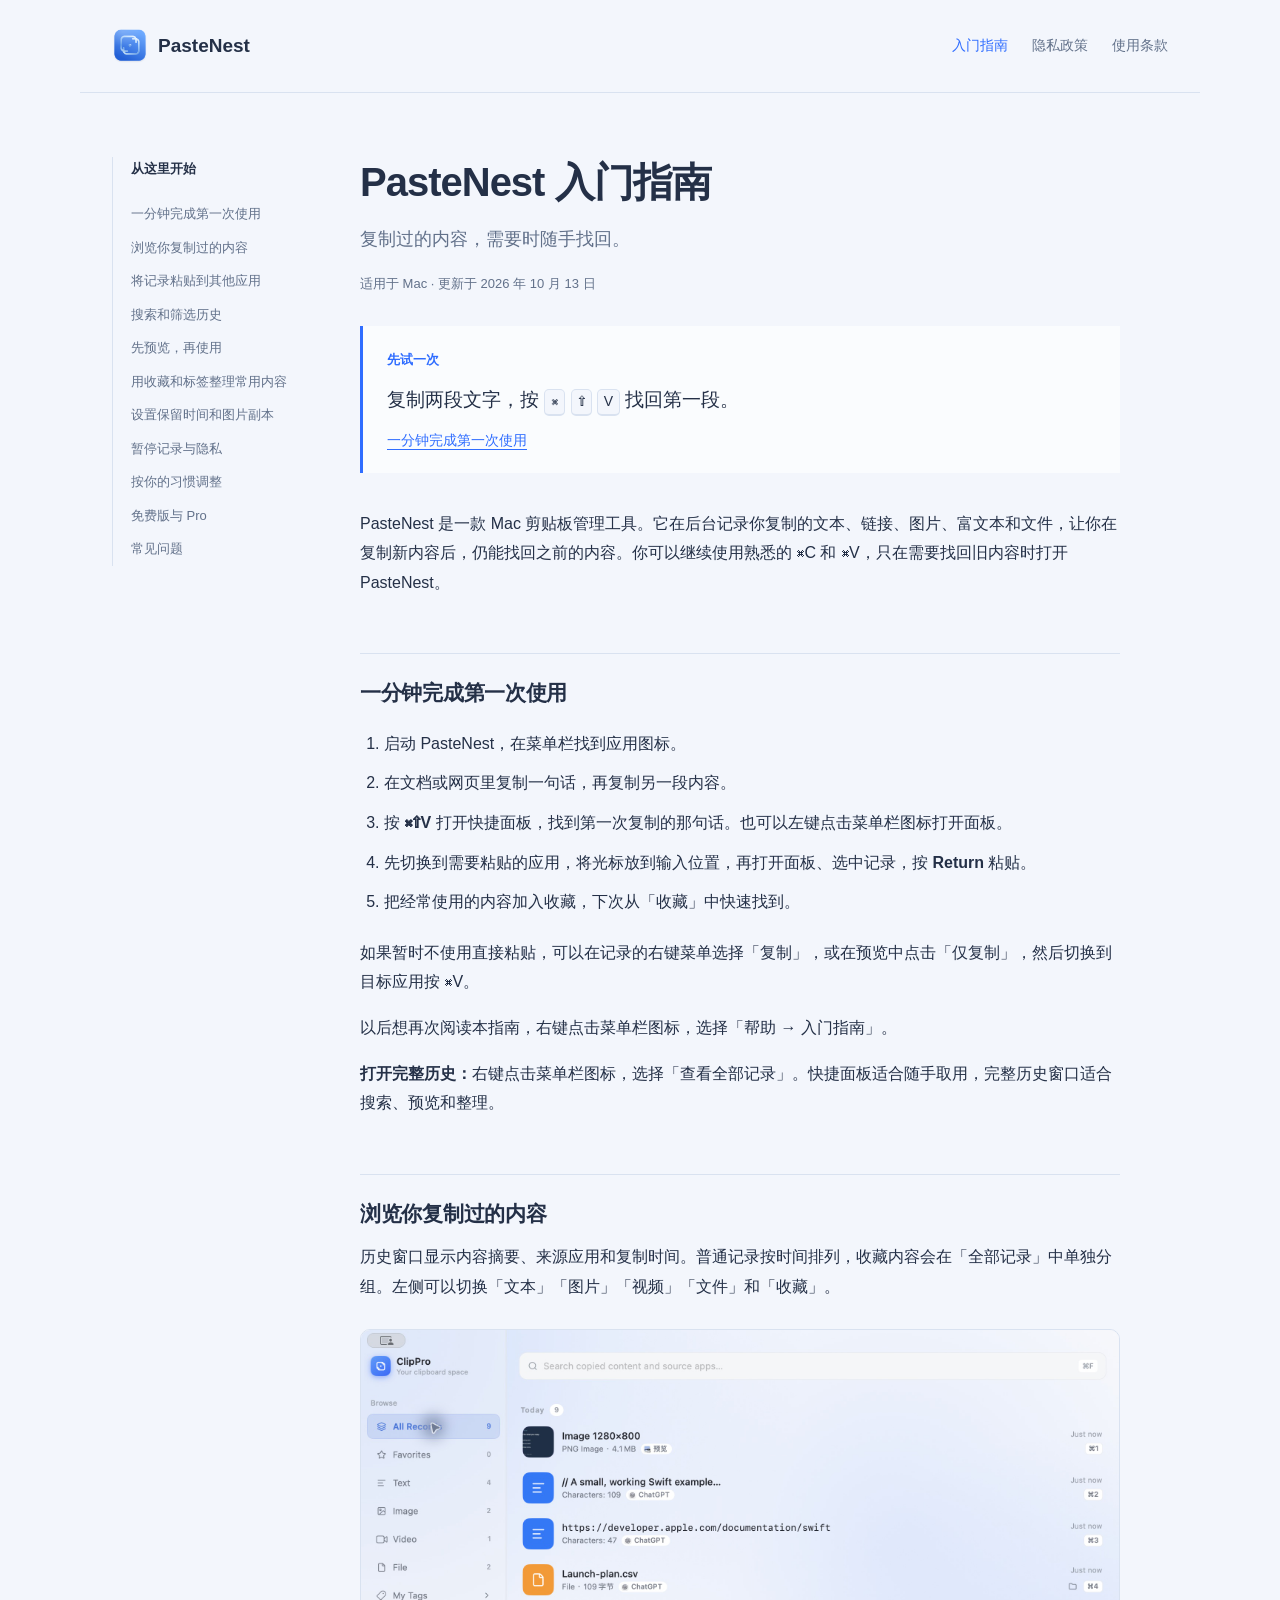
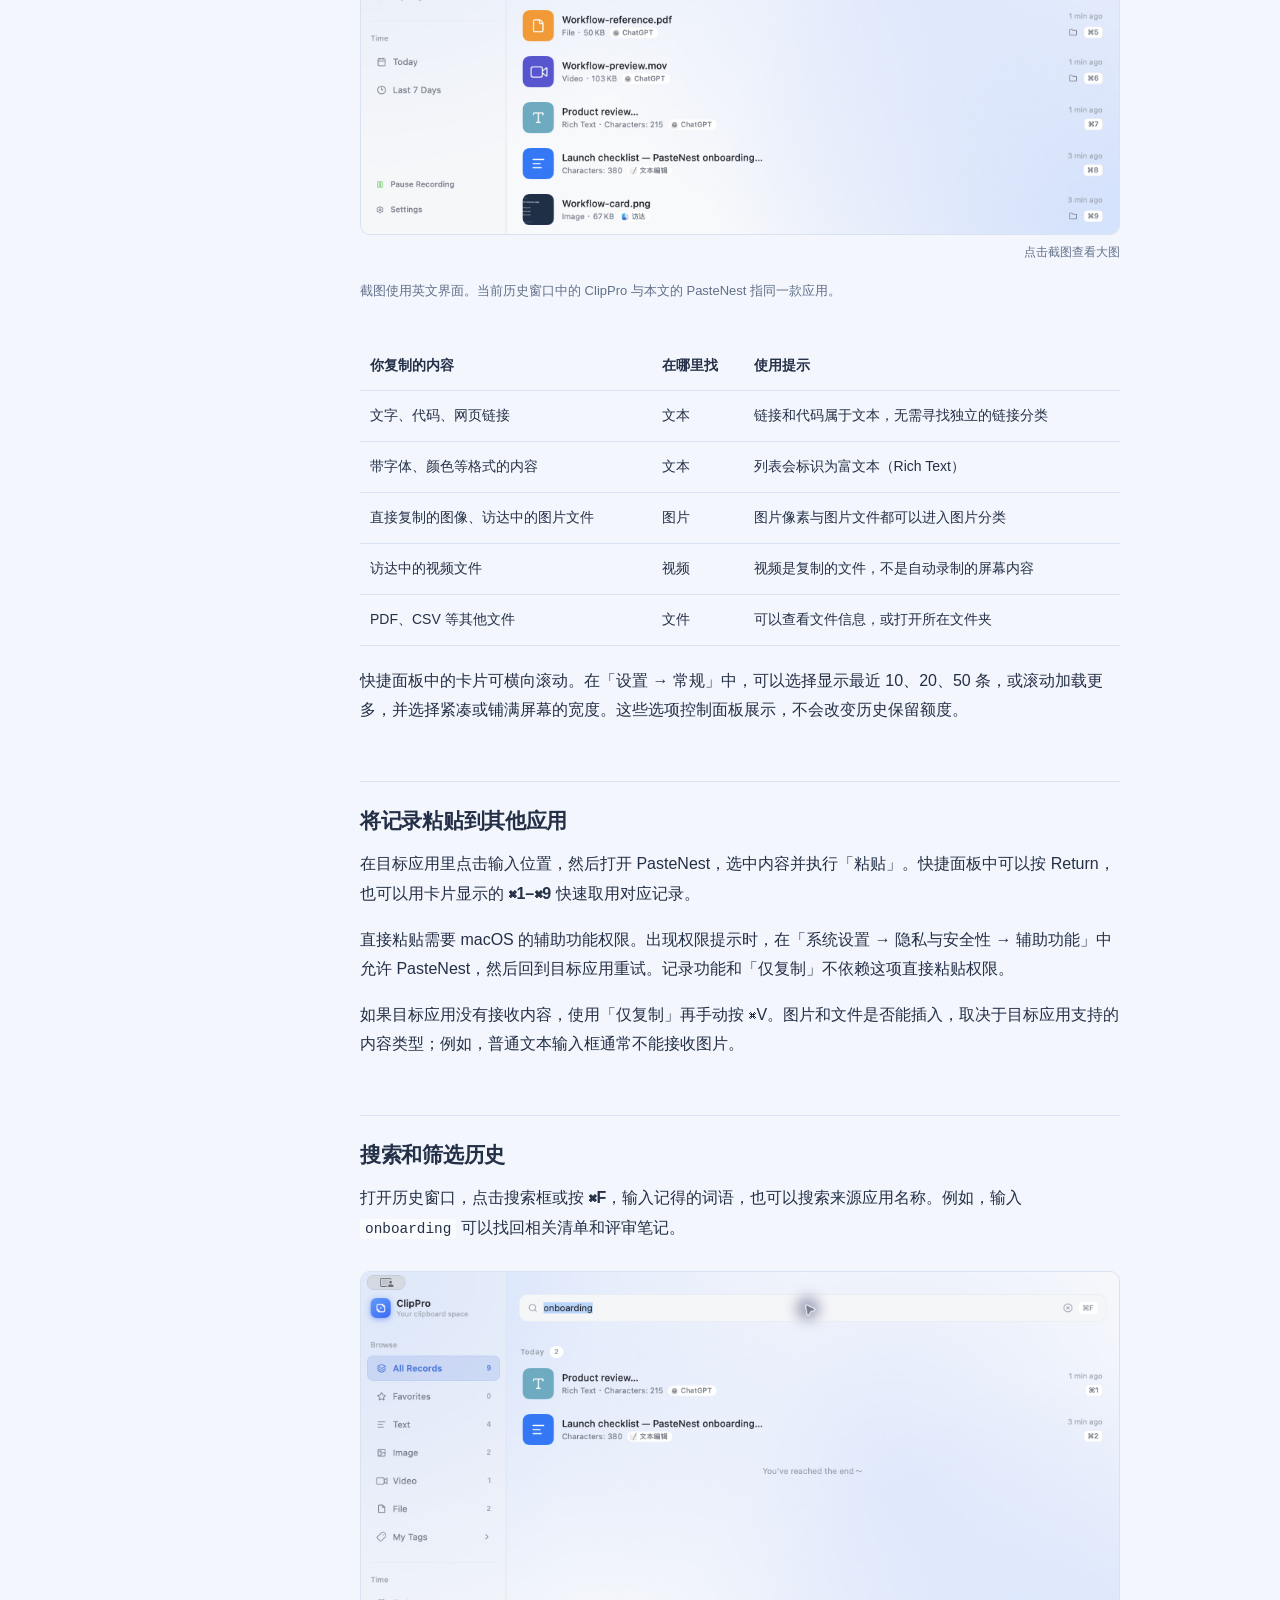
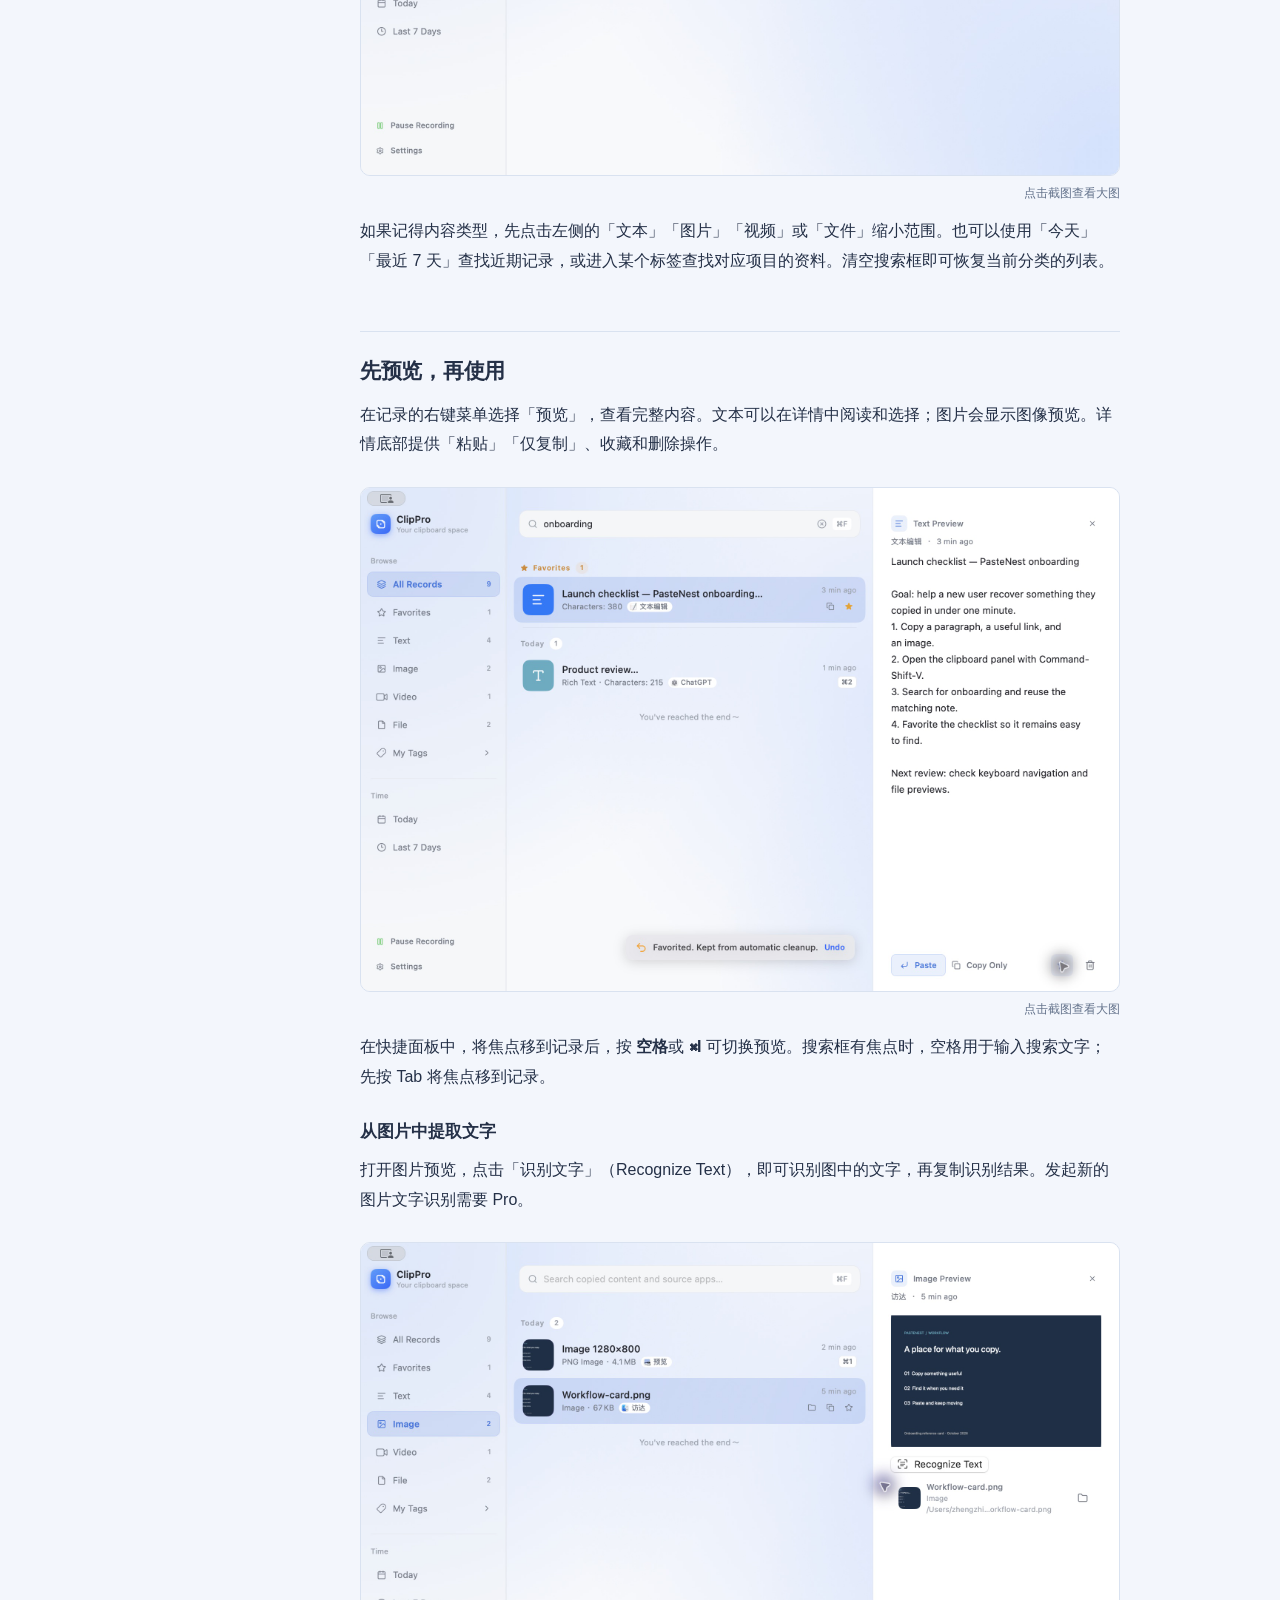
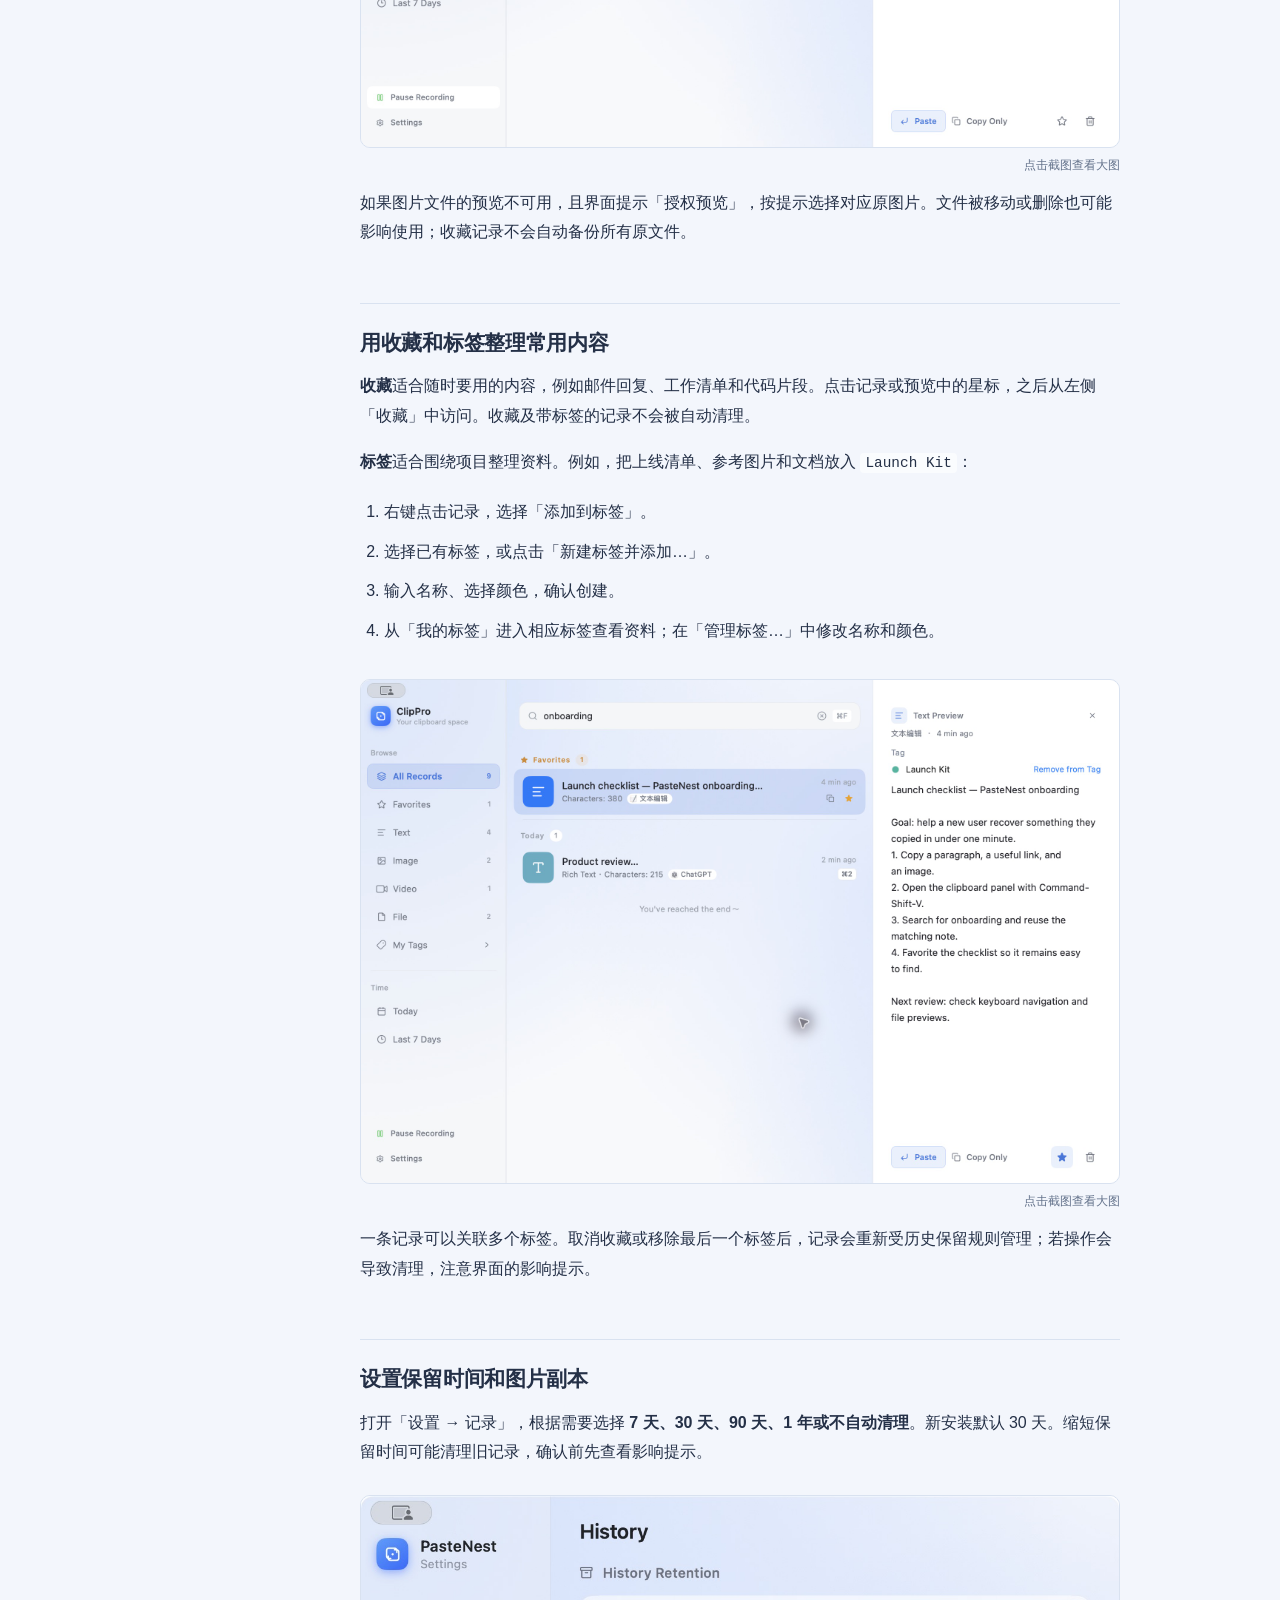
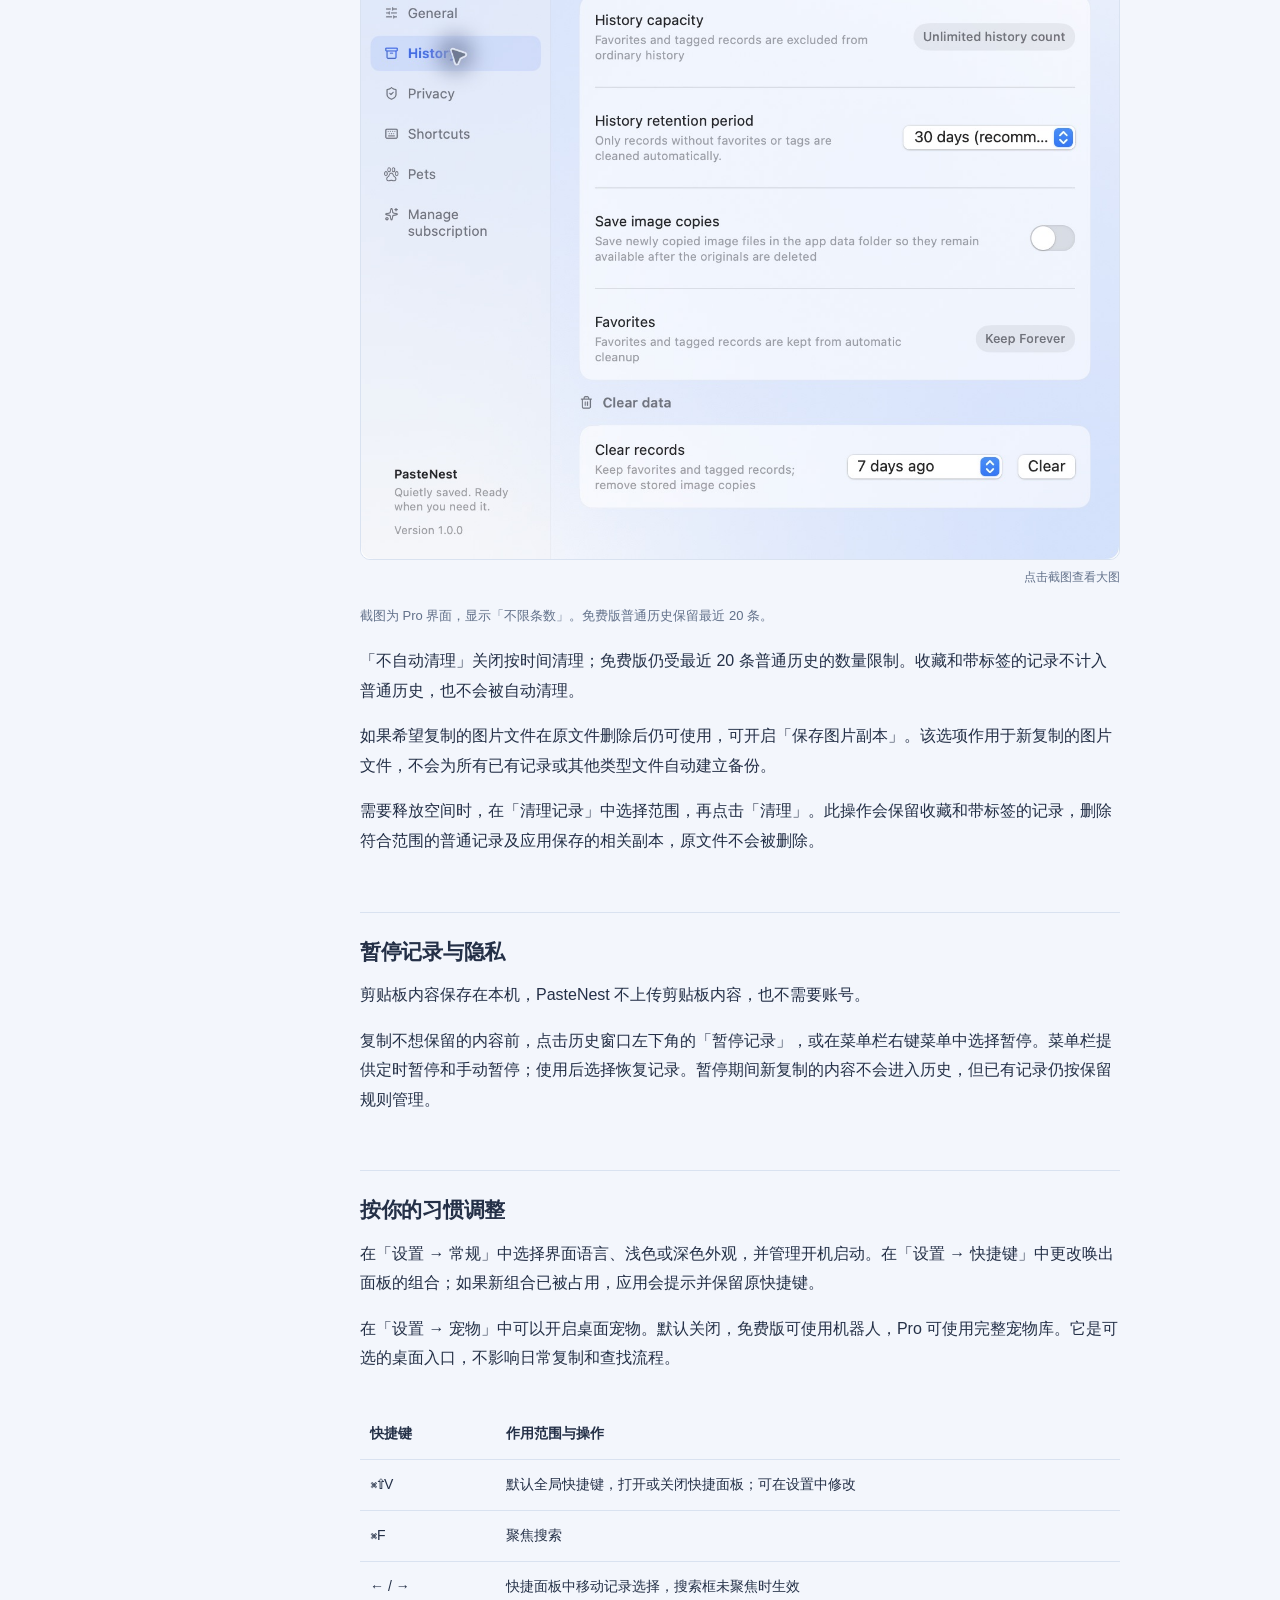
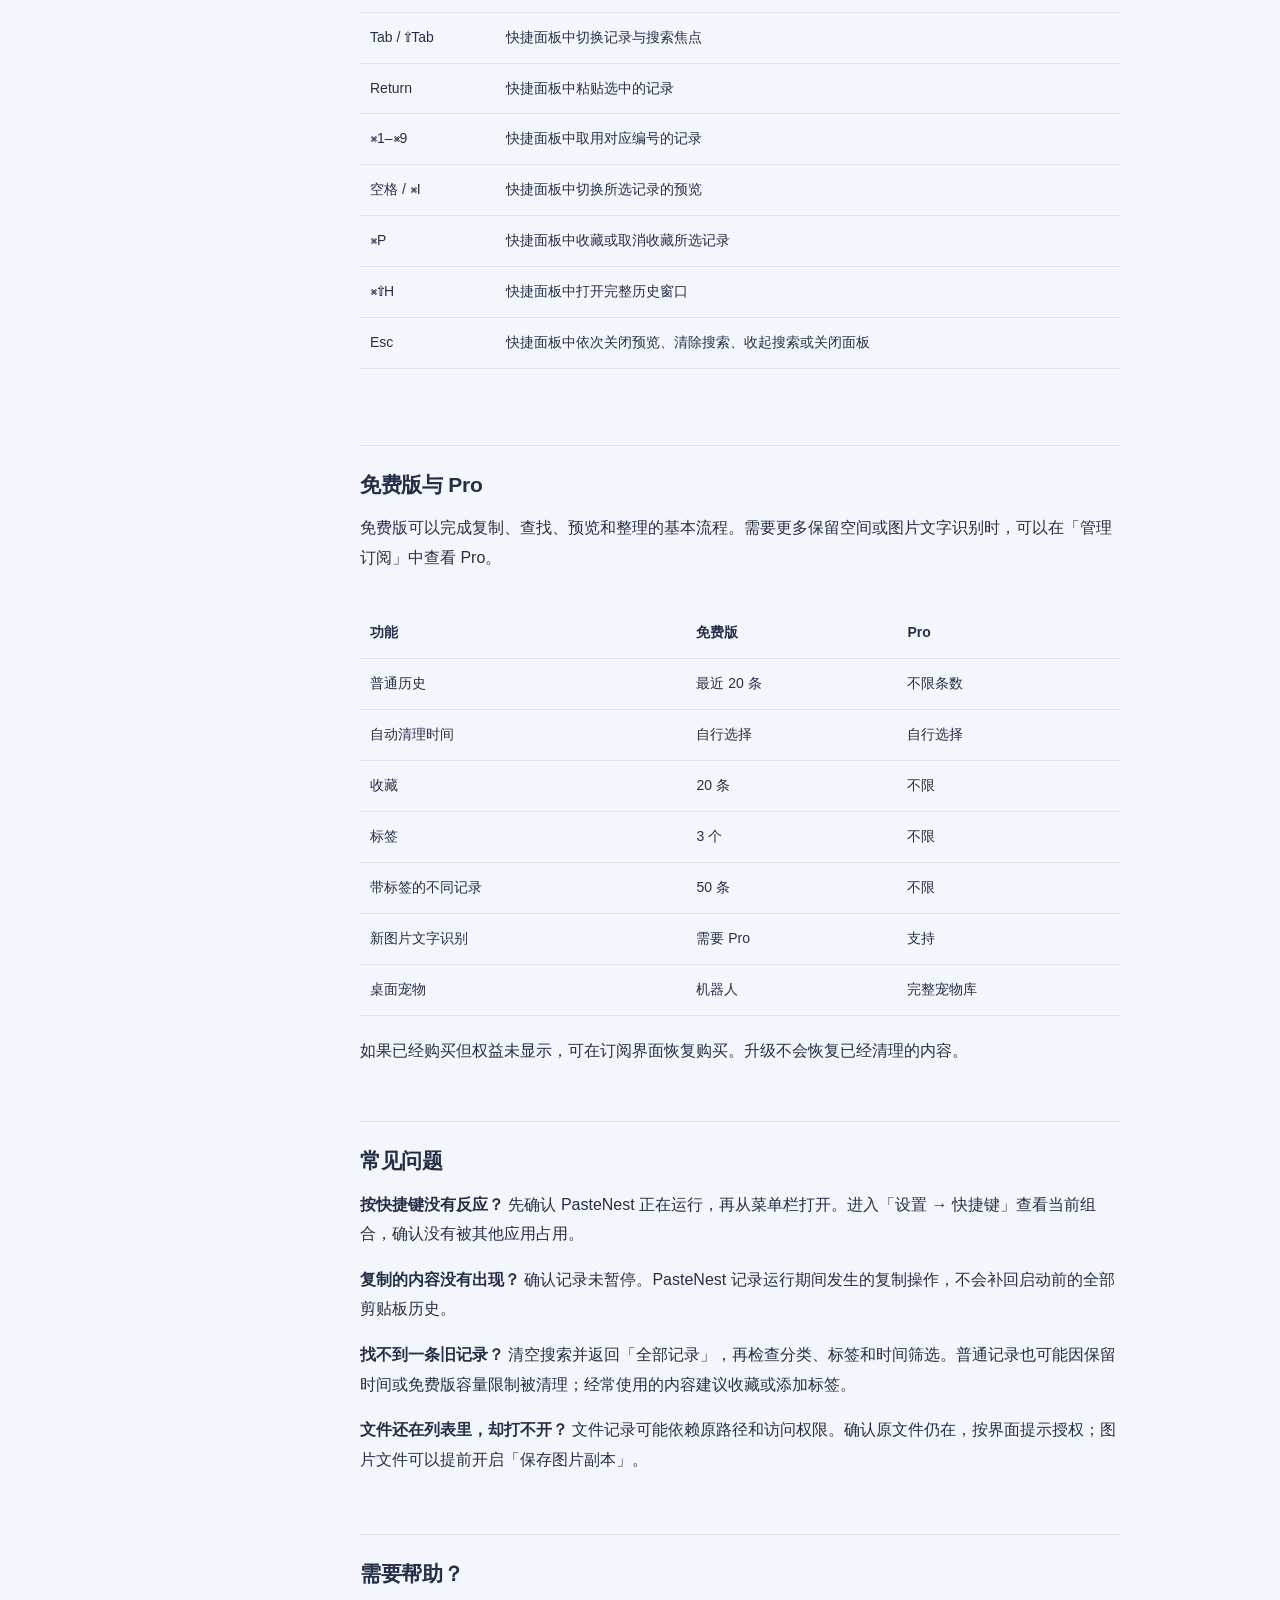
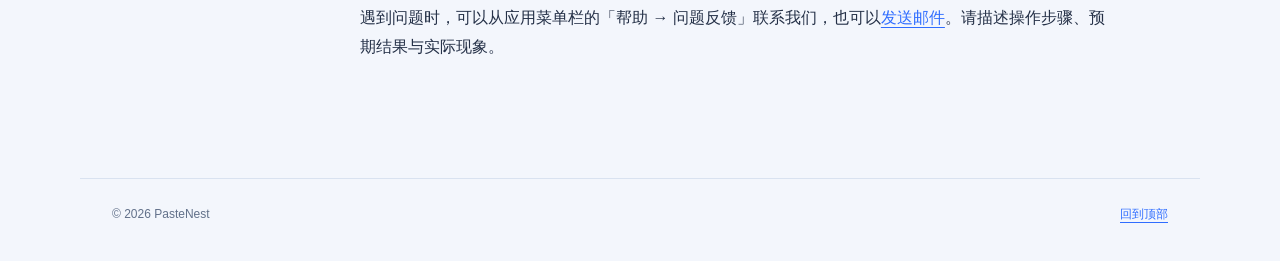
==== getting-started.html @ db30bab9 "Publish PasteNest getting started guide and help navigation" ====
<!DOCTYPE html>
<html lang="zh-CN">
<head>
  <meta charset="utf-8">
  <meta name="viewport" content="width=device-width, initial-scale=1">
  <title>入门指南 · PasteNest</title>
  <meta name="description" content="从第一次复制开始，了解 PasteNest 的剪贴板历史、搜索、粘贴、预览、收藏和标签。">
  <link rel="icon" href="icon.png">
  <link rel="stylesheet" href="styles.css">
  <link rel="stylesheet" href="guide.css">
</head>
<body class="guide-page">
  <a class="skip" href="#content">跳转到正文</a>
  <header>
    <a class="brand" href="./"><img src="icon.png" width="36" height="36" alt="">PasteNest</a>
    <nav aria-label="帮助与法律文件">
      <a href="getting-started.html" aria-current="page">入门指南</a>
      <a href="privacy.html?lang=zh-Hans">隐私政策</a>
      <a href="terms.html?lang=zh-Hans">使用条款</a>
    </nav>
  </header>
  <div class="layout guide-layout">
    <aside aria-label="本页目录">
      <p>从这里开始</p>
      <a href="#section-1">一分钟完成第一次使用</a>
<a href="#section-2">浏览你复制过的内容</a>
<a href="#section-3">将记录粘贴到其他应用</a>
<a href="#section-4">搜索和筛选历史</a>
<a href="#section-5">先预览，再使用</a>
<a href="#section-6">用收藏和标签整理常用内容</a>
<a href="#section-7">设置保留时间和图片副本</a>
<a href="#section-8">暂停记录与隐私</a>
<a href="#section-9">按你的习惯调整</a>
<a href="#section-10">免费版与 Pro</a>
<a href="#section-11">常见问题</a>
    </aside>
    <main id="content" class="guide-content">
      <h1>PasteNest 入门指南</h1>
      <p class="intro">复制过的内容，需要时随手找回。</p>
      <p class="meta">适用于 Mac · 更新于 2026 年 10 月 13 日</p>
      <details class="mobile-toc"><summary>本页目录</summary>
      
      <a href="#section-1">一分钟完成第一次使用</a>
<a href="#section-2">浏览你复制过的内容</a>
<a href="#section-3">将记录粘贴到其他应用</a>
<a href="#section-4">搜索和筛选历史</a>
<a href="#section-5">先预览，再使用</a>
<a href="#section-6">用收藏和标签整理常用内容</a>
<a href="#section-7">设置保留时间和图片副本</a>
<a href="#section-8">暂停记录与隐私</a>
<a href="#section-9">按你的习惯调整</a>
<a href="#section-10">免费版与 Pro</a>
<a href="#section-11">常见问题</a>
    </details>
      <div class="guide-start"><span>先试一次</span><p>复制两段文字，按 <kbd>⌘</kbd> <kbd>⇧</kbd> <kbd>V</kbd> 找回第一段。</p><a href="#section-1">一分钟完成第一次使用</a></div>
      <p>PasteNest 是一款 Mac 剪贴板管理工具。它在后台记录你复制的文本、链接、图片、富文本和文件，让你在复制新内容后，仍能找回之前的内容。你可以继续使用熟悉的 ⌘C 和 ⌘V，只在需要找回旧内容时打开 PasteNest。</p>

<h2 id="section-1">一分钟完成第一次使用</h2>

<ol>
<li>启动 PasteNest，在菜单栏找到应用图标。</li>
<li>在文档或网页里复制一句话，再复制另一段内容。</li>
<li>按 <strong>⌘⇧V</strong> 打开快捷面板，找到第一次复制的那句话。也可以左键点击菜单栏图标打开面板。</li>
<li>先切换到需要粘贴的应用，将光标放到输入位置，再打开面板、选中记录，按 <strong>Return</strong> 粘贴。</li>
<li>把经常使用的内容加入收藏，下次从「收藏」中快速找到。</li>
</ol>

<p>如果暂时不使用直接粘贴，可以在记录的右键菜单选择「复制」，或在预览中点击「仅复制」，然后切换到目标应用按 ⌘V。</p>

<p>以后想再次阅读本指南，右键点击菜单栏图标，选择「帮助 → 入门指南」。</p>
<p><strong>打开完整历史：</strong>右键点击菜单栏图标，选择「查看全部记录」。快捷面板适合随手取用，完整历史窗口适合搜索、预览和整理。</p>

<h2 id="section-2">浏览你复制过的内容</h2>

<p>历史窗口显示内容摘要、来源应用和复制时间。普通记录按时间排列，收藏内容会在「全部记录」中单独分组。左侧可以切换「文本」「图片」「视频」「文件」和「收藏」。</p>

<figure><a href="assets/guide/history.png" aria-label="查看大图：完整历史：英文文本、图片、视频和文件混合显示"><img src="assets/guide/history.png" alt="完整历史：英文文本、图片、视频和文件混合显示" loading="lazy" decoding="async" width="2048" height="1360"></a><figcaption>点击截图查看大图</figcaption></figure>

<p><em>截图使用英文界面。当前历史窗口中的 ClipPro 与本文的 PasteNest 指同一款应用。</em></p>

<div class="table-wrap"><table>
<thead>
<tr>
  <th>你复制的内容</th>
  <th>在哪里找</th>
  <th>使用提示</th>
</tr>
</thead>
<tbody>
<tr>
  <td>文字、代码、网页链接</td>
  <td>文本</td>
  <td>链接和代码属于文本，无需寻找独立的链接分类</td>
</tr>
<tr>
  <td>带字体、颜色等格式的内容</td>
  <td>文本</td>
  <td>列表会标识为富文本（Rich Text）</td>
</tr>
<tr>
  <td>直接复制的图像、访达中的图片文件</td>
  <td>图片</td>
  <td>图片像素与图片文件都可以进入图片分类</td>
</tr>
<tr>
  <td>访达中的视频文件</td>
  <td>视频</td>
  <td>视频是复制的文件，不是自动录制的屏幕内容</td>
</tr>
<tr>
  <td>PDF、CSV 等其他文件</td>
  <td>文件</td>
  <td>可以查看文件信息，或打开所在文件夹</td>
</tr>
</tbody>
</table></div>

<p>快捷面板中的卡片可横向滚动。在「设置 → 常规」中，可以选择显示最近 10、20、50 条，或滚动加载更多，并选择紧凑或铺满屏幕的宽度。这些选项控制面板展示，不会改变历史保留额度。</p>

<h2 id="section-3">将记录粘贴到其他应用</h2>

<p>在目标应用里点击输入位置，然后打开 PasteNest，选中内容并执行「粘贴」。快捷面板中可以按 Return，也可以用卡片显示的 <strong>⌘1–⌘9</strong> 快速取用对应记录。</p>

<p>直接粘贴需要 macOS 的辅助功能权限。出现权限提示时，在「系统设置 → 隐私与安全性 → 辅助功能」中允许 PasteNest，然后回到目标应用重试。记录功能和「仅复制」不依赖这项直接粘贴权限。</p>

<p>如果目标应用没有接收内容，使用「仅复制」再手动按 ⌘V。图片和文件是否能插入，取决于目标应用支持的内容类型；例如，普通文本输入框通常不能接收图片。</p>

<h2 id="section-4">搜索和筛选历史</h2>

<p>打开历史窗口，点击搜索框或按 <strong>⌘F</strong>，输入记得的词语，也可以搜索来源应用名称。例如，输入 <code>onboarding</code> 可以找回相关清单和评审笔记。</p>

<figure><a href="assets/guide/search.png" aria-label="查看大图：搜索 onboarding 后找到两条相关记录"><img src="assets/guide/search.png" alt="搜索 onboarding 后找到两条相关记录" loading="lazy" decoding="async" width="2048" height="1360"></a><figcaption>点击截图查看大图</figcaption></figure>

<p>如果记得内容类型，先点击左侧的「文本」「图片」「视频」或「文件」缩小范围。也可以使用「今天」「最近 7 天」查找近期记录，或进入某个标签查找对应项目的资料。清空搜索框即可恢复当前分类的列表。</p>

<h2 id="section-5">先预览，再使用</h2>

<p>在记录的右键菜单选择「预览」，查看完整内容。文本可以在详情中阅读和选择；图片会显示图像预览。详情底部提供「粘贴」「仅复制」、收藏和删除操作。</p>

<figure><a href="assets/guide/text-preview.png" aria-label="查看大图：清单预览及粘贴、仅复制、收藏操作"><img src="assets/guide/text-preview.png" alt="清单预览及粘贴、仅复制、收藏操作" loading="lazy" decoding="async" width="2048" height="1360"></a><figcaption>点击截图查看大图</figcaption></figure>

<p>在快捷面板中，将焦点移到记录后，按 <strong>空格</strong>或 <strong>⌘I</strong> 可切换预览。搜索框有焦点时，空格用于输入搜索文字；先按 Tab 将焦点移到记录。</p>

<h3>从图片中提取文字</h3>

<p>打开图片预览，点击「识别文字」（Recognize Text），即可识别图中的文字，再复制识别结果。发起新的图片文字识别需要 Pro。</p>

<figure><a href="assets/guide/image-preview.png" aria-label="查看大图：图片预览中的识别文字入口"><img src="assets/guide/image-preview.png" alt="图片预览中的识别文字入口" loading="lazy" decoding="async" width="2048" height="1360"></a><figcaption>点击截图查看大图</figcaption></figure>

<p>如果图片文件的预览不可用，且界面提示「授权预览」，按提示选择对应原图片。文件被移动或删除也可能影响使用；收藏记录不会自动备份所有原文件。</p>

<h2 id="section-6">用收藏和标签整理常用内容</h2>

<p><strong>收藏</strong>适合随时要用的内容，例如邮件回复、工作清单和代码片段。点击记录或预览中的星标，之后从左侧「收藏」中访问。收藏及带标签的记录不会被自动清理。</p>

<p><strong>标签</strong>适合围绕项目整理资料。例如，把上线清单、参考图片和文档放入 <code>Launch Kit</code>：</p>

<ol>
<li>右键点击记录，选择「添加到标签」。</li>
<li>选择已有标签，或点击「新建标签并添加…」。</li>
<li>输入名称、选择颜色，确认创建。</li>
<li>从「我的标签」进入相应标签查看资料；在「管理标签…」中修改名称和颜色。</li>
</ol>

<figure><a href="assets/guide/tags.png" aria-label="查看大图：清单已收藏，并加入 Launch Kit 标签"><img src="assets/guide/tags.png" alt="清单已收藏，并加入 Launch Kit 标签" loading="lazy" decoding="async" width="2048" height="1360"></a><figcaption>点击截图查看大图</figcaption></figure>

<p>一条记录可以关联多个标签。取消收藏或移除最后一个标签后，记录会重新受历史保留规则管理；若操作会导致清理，注意界面的影响提示。</p>

<h2 id="section-7">设置保留时间和图片副本</h2>

<p>打开「设置 → 记录」，根据需要选择 <strong>7 天、30 天、90 天、1 年或不自动清理</strong>。新安装默认 30 天。缩短保留时间可能清理旧记录，确认前先查看影响提示。</p>

<figure><a href="assets/guide/history-settings.png" aria-label="查看大图：历史保留时间、图片副本和手动清理设置"><img src="assets/guide/history-settings.png" alt="历史保留时间、图片副本和手动清理设置" loading="lazy" decoding="async" width="1280" height="1120"></a><figcaption>点击截图查看大图</figcaption></figure>

<p><em>截图为 Pro 界面，显示「不限条数」。免费版普通历史保留最近 20 条。</em></p>

<p>「不自动清理」关闭按时间清理；免费版仍受最近 20 条普通历史的数量限制。收藏和带标签的记录不计入普通历史，也不会被自动清理。</p>

<p>如果希望复制的图片文件在原文件删除后仍可使用，可开启「保存图片副本」。该选项作用于新复制的图片文件，不会为所有已有记录或其他类型文件自动建立备份。</p>

<p>需要释放空间时，在「清理记录」中选择范围，再点击「清理」。此操作会保留收藏和带标签的记录，删除符合范围的普通记录及应用保存的相关副本，原文件不会被删除。</p>

<h2 id="section-8">暂停记录与隐私</h2>

<p>剪贴板内容保存在本机，PasteNest 不上传剪贴板内容，也不需要账号。</p>

<p>复制不想保留的内容前，点击历史窗口左下角的「暂停记录」，或在菜单栏右键菜单中选择暂停。菜单栏提供定时暂停和手动暂停；使用后选择恢复记录。暂停期间新复制的内容不会进入历史，但已有记录仍按保留规则管理。</p>

<h2 id="section-9">按你的习惯调整</h2>

<p>在「设置 → 常规」中选择界面语言、浅色或深色外观，并管理开机启动。在「设置 → 快捷键」中更改唤出面板的组合；如果新组合已被占用，应用会提示并保留原快捷键。</p>

<p>在「设置 → 宠物」中可以开启桌面宠物。默认关闭，免费版可使用机器人，Pro 可使用完整宠物库。它是可选的桌面入口，不影响日常复制和查找流程。</p>

<div class="table-wrap"><table>
<thead>
<tr>
  <th>快捷键</th>
  <th>作用范围与操作</th>
</tr>
</thead>
<tbody>
<tr>
  <td>⌘⇧V</td>
  <td>默认全局快捷键，打开或关闭快捷面板；可在设置中修改</td>
</tr>
<tr>
  <td>⌘F</td>
  <td>聚焦搜索</td>
</tr>
<tr>
  <td>← / →</td>
  <td>快捷面板中移动记录选择，搜索框未聚焦时生效</td>
</tr>
<tr>
  <td>Tab / ⇧Tab</td>
  <td>快捷面板中切换记录与搜索焦点</td>
</tr>
<tr>
  <td>Return</td>
  <td>快捷面板中粘贴选中的记录</td>
</tr>
<tr>
  <td>⌘1–⌘9</td>
  <td>快捷面板中取用对应编号的记录</td>
</tr>
<tr>
  <td>空格 / ⌘I</td>
  <td>快捷面板中切换所选记录的预览</td>
</tr>
<tr>
  <td>⌘P</td>
  <td>快捷面板中收藏或取消收藏所选记录</td>
</tr>
<tr>
  <td>⌘⇧H</td>
  <td>快捷面板中打开完整历史窗口</td>
</tr>
<tr>
  <td>Esc</td>
  <td>快捷面板中依次关闭预览、清除搜索、收起搜索或关闭面板</td>
</tr>
</tbody>
</table></div>

<h2 id="section-10">免费版与 Pro</h2>

<p>免费版可以完成复制、查找、预览和整理的基本流程。需要更多保留空间或图片文字识别时，可以在「管理订阅」中查看 Pro。</p>

<div class="table-wrap"><table>
<thead>
<tr>
  <th>功能</th>
  <th>免费版</th>
  <th>Pro</th>
</tr>
</thead>
<tbody>
<tr>
  <td>普通历史</td>
  <td>最近 20 条</td>
  <td>不限条数</td>
</tr>
<tr>
  <td>自动清理时间</td>
  <td>自行选择</td>
  <td>自行选择</td>
</tr>
<tr>
  <td>收藏</td>
  <td>20 条</td>
  <td>不限</td>
</tr>
<tr>
  <td>标签</td>
  <td>3 个</td>
  <td>不限</td>
</tr>
<tr>
  <td>带标签的不同记录</td>
  <td>50 条</td>
  <td>不限</td>
</tr>
<tr>
  <td>新图片文字识别</td>
  <td>需要 Pro</td>
  <td>支持</td>
</tr>
<tr>
  <td>桌面宠物</td>
  <td>机器人</td>
  <td>完整宠物库</td>
</tr>
</tbody>
</table></div>

<p>如果已经购买但权益未显示，可在订阅界面恢复购买。升级不会恢复已经清理的内容。</p>

<h2 id="section-11">常见问题</h2>

<p><strong>按快捷键没有反应？</strong> 先确认 PasteNest 正在运行，再从菜单栏打开。进入「设置 → 快捷键」查看当前组合，确认没有被其他应用占用。</p>

<p><strong>复制的内容没有出现？</strong> 确认记录未暂停。PasteNest 记录运行期间发生的复制操作，不会补回启动前的全部剪贴板历史。</p>

<p><strong>找不到一条旧记录？</strong> 清空搜索并返回「全部记录」，再检查分类、标签和时间筛选。普通记录也可能因保留时间或免费版容量限制被清理；经常使用的内容建议收藏或添加标签。</p>

<p><strong>文件还在列表里，却打不开？</strong> 文件记录可能依赖原路径和访问权限。确认原文件仍在，按界面提示授权；图片文件可以提前开启「保存图片副本」。</p>

      <div class="guide-contact"><h2>需要帮助？</h2><p>遇到问题时，可以从应用菜单栏的「帮助 → 问题反馈」联系我们，也可以<a href="mailto:zzy13692563075@gmail.com">发送邮件</a>。请描述操作步骤、预期结果与实际现象。</p></div>
    </main>
  </div>
  <footer><span>© 2026 PasteNest</span><a href="#content">回到顶部</a></footer>
</body>
</html>
---- styles.css ----
:root{color-scheme:light dark;--bg:#f3f6fc;--fg:#243047;--muted:#62718a;--blue:#2f6dff;--line:#d9e2f0;--surface:#ffffffa6}
*{box-sizing:border-box}html{scroll-behavior:smooth;scroll-padding-top:100px}body{margin:0;font:16px/1.85 -apple-system,BlinkMacSystemFont,"PingFang SC","Microsoft YaHei",sans-serif;background:radial-gradient(ellipse at top left,#4a9bff14,transparent 60%),var(--bg);color:var(--fg)}a{color:var(--blue);text-underline-offset:4px}a:hover{text-decoration:underline}a:focus-visible{outline:2px solid var(--blue);outline-offset:5px}.skip{position:absolute;left:20px;top:-80px}.skip:focus{top:15px;background:var(--bg);z-index:3}header{max-width:1120px;margin:auto;padding:28px 32px;display:flex;align-items:center;justify-content:space-between;border-bottom:1px solid var(--line)}.brand{display:flex;align-items:center;gap:10px;text-decoration:none;color:var(--fg);font-size:19px;font-weight:700}.brand img{width:36px;height:36px}header nav{display:flex;gap:24px;font-size:14px}header nav a{text-decoration:none;color:var(--muted)}header nav a[aria-current]{color:var(--blue)}.layout{max-width:1120px;margin:64px auto 100px;padding:0 32px;display:grid;grid-template-columns:190px minmax(0,720px);gap:70px}aside{align-self:start;position:sticky;top:32px;font-size:13px}aside p{font-weight:600;margin:0 0 16px}aside a{display:block;color:var(--muted);text-decoration:none;padding:5px 0}h1{font-size:44px;letter-spacing:-1.5px;line-height:1.25;margin:0 0 16px}h2{font-size:21px;line-height:1.4;margin:44px 0 14px;letter-spacing:-.3px}h3{font-size:17px;margin:24px 0 8px}p{margin:0 0 16px}.meta{font-size:13px;color:var(--muted);margin-bottom:30px}.intro{font-size:18px;color:var(--muted)}.note{padding:20px 24px;border-left:3px solid var(--blue);background:var(--surface);margin:28px 0}.note p:last-child{margin:0}ul{padding-left:22px}li{padding:3px 0}table{width:100%;border-collapse:collapse;font-size:14px;margin:20px 0}th,td{text-align:left;vertical-align:top;border-bottom:1px solid var(--line);padding:12px 10px}th{font-weight:600}.table-wrap{overflow-x:auto}footer{max-width:1120px;margin:auto;padding:24px 32px 36px;border-top:1px solid var(--line);font-size:12px;color:var(--muted);display:flex;justify-content:space-between;gap:20px}.home{max-width:820px;padding:72px 32px 100px;margin:auto}.home>img{width:96px;height:96px;margin-bottom:24px}.links{margin-top:48px;border-top:1px solid var(--line)}.links a{display:block;padding:24px 0;border-bottom:1px solid var(--line);text-decoration:none;font-size:20px}.links small{display:block;font-size:14px;color:var(--muted)}@media(prefers-color-scheme:dark){:root{--bg:#121824;--fg:#f2f5fa;--muted:#9aa8ba;--blue:#8cb7f2;--line:#ffffff18;--surface:#ffffff08}}@media(max-width:760px){header{padding:20px}header nav{gap:14px;font-size:12px}.layout{display:block;margin:36px auto 60px;padding:0 24px}aside{position:static;border-bottom:1px solid var(--line);padding-bottom:24px;margin-bottom:32px}aside a{display:inline-block;margin-right:16px}h1{font-size:34px}footer{padding:24px;flex-direction:column;gap:6px}.home{padding:48px 24px}}@media(prefers-reduced-motion:reduce){html{scroll-behavior:auto}}@media print{body{background:white;color:black}header,aside,footer,.skip{display:none}.layout{display:block;margin:0;padding:0}a{color:inherit}.note{background:none}h2{break-after:avoid}}
/* Language selection uses the same native type and light/dark palette. */
header nav{align-items:center;flex-wrap:wrap;justify-content:flex-end}.language-control{display:flex;align-items:center;gap:8px;color:var(--muted)}.language-control select{max-width:150px;padding:6px 8px;border:1px solid var(--line);border-radius:6px;font:inherit;background:var(--bg);color:var(--fg)}.language-control select:focus-visible{outline:2px solid var(--blue);outline-offset:3px}@media(max-width:760px){header{align-items:flex-start;gap:20px}header nav{max-width:70%;gap:10px 14px}.language-control{flex-basis:100%;justify-content:flex-end}.language-control select{max-width:140px}}@media print{.language-control{display:none}}
h1,h2{overflow-wrap:anywhere;hyphens:auto}
---- guide.css ----
/* A reading-focused guide, with the app's blue palette and real product screenshots. */
.guide-page{background:var(--bg)}
.guide-layout{grid-template-columns:200px minmax(0,760px);gap:48px}
.guide-layout aside{border-left:1px solid var(--line);padding-left:18px}
.guide-layout aside a{padding:7px 0;line-height:1.5}
.guide-content{min-width:0}
.mobile-toc{display:none}
.guide-content h1{font-size:40px;letter-spacing:-1px}
.guide-content h2{margin-top:56px;padding-top:24px;border-top:1px solid var(--line);scroll-margin-top:24px}
.guide-content p{overflow-wrap:anywhere}
.guide-content li{padding:5px 0}
.guide-content ol{padding-left:24px}
.guide-start{border-left:3px solid var(--blue);padding:18px 24px;margin:30px 0 36px;background:var(--surface)}
.guide-start>span{font-size:13px;font-weight:600;color:var(--blue)}
.guide-start p{font-size:19px;margin:8px 0}
.guide-start a{font-size:14px}
.guide-content kbd{display:inline-block;font:inherit;font-size:14px;line-height:1.7;padding:0 6px;border:1px solid var(--line);border-bottom-width:2px;border-radius:5px;background:var(--bg)}
.guide-content code{font-size:.9em;padding:2px 5px;background:var(--surface);border-radius:4px}
.guide-content figure{margin:28px 0 12px}
.guide-content figure a{display:block;border:1px solid var(--line);border-radius:10px;overflow:hidden}
.guide-content figure img{display:block;width:100%;height:auto}
.guide-content figcaption{font-size:12px;text-align:right;color:var(--muted);margin-top:6px}
.guide-content em{font-size:13px;color:var(--muted);font-style:normal}
.guide-content th{white-space:nowrap}
.guide-contact{margin-top:60px}
@media(max-width:760px){.guide-layout{padding:0 20px}.guide-layout aside{display:none}.mobile-toc{display:block;border-block:1px solid var(--line);padding:12px 0;margin:24px 0}.mobile-toc summary{cursor:pointer;color:var(--blue);font-weight:600}.mobile-toc a{display:block;text-decoration:none;padding:6px 0;font-size:14px}.guide-layout aside a{display:block;margin:0}.guide-content h1{font-size:30px}.guide-content h2{font-size:21px;margin-top:40px}.guide-start{padding:16px}.guide-start p{font-size:17px}.guide-page header{align-items:center}.guide-page header nav{max-width:62%;gap:8px 12px}.guide-content table{min-width:480px}}
@media print{.guide-start{background:none}.guide-content figure{break-inside:avoid}.guide-content figure a{border:0}.guide-content figcaption,.guide-contact,footer{display:none}.guide-content h2{margin-top:24px}}
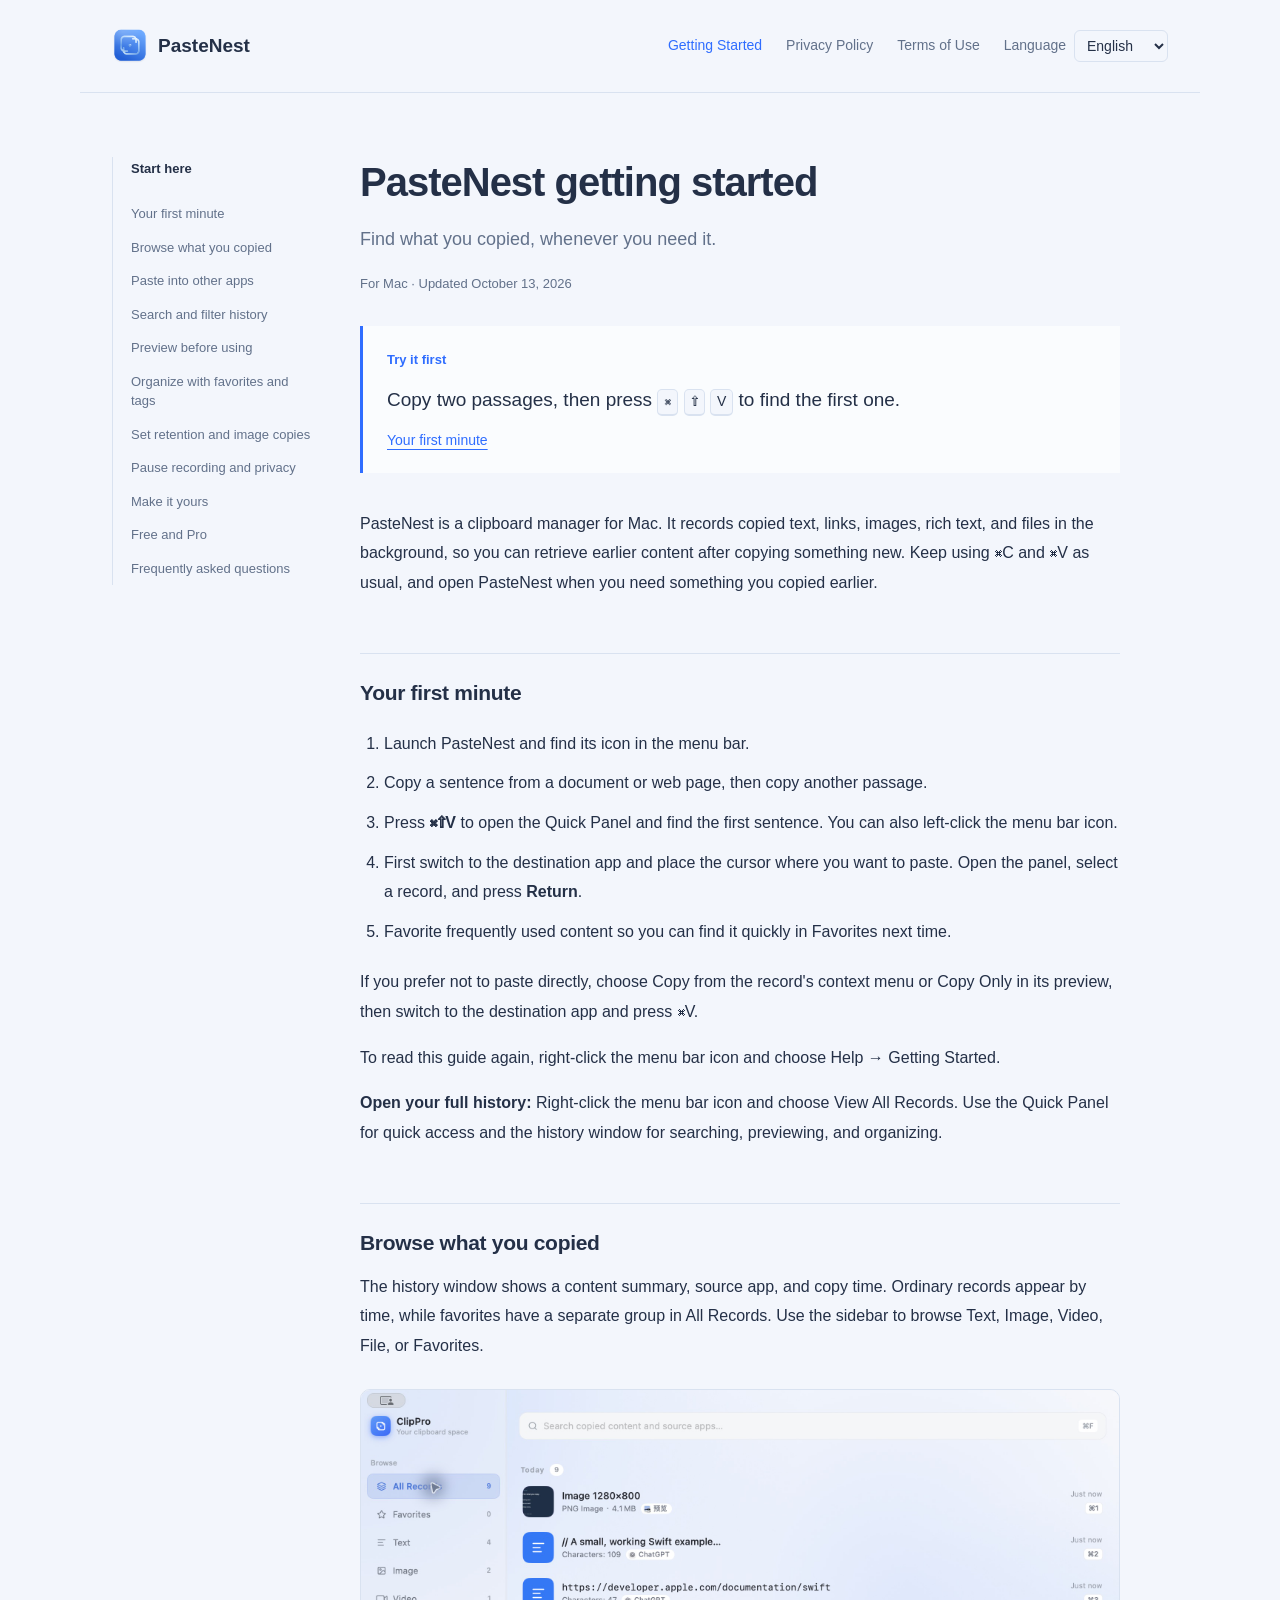
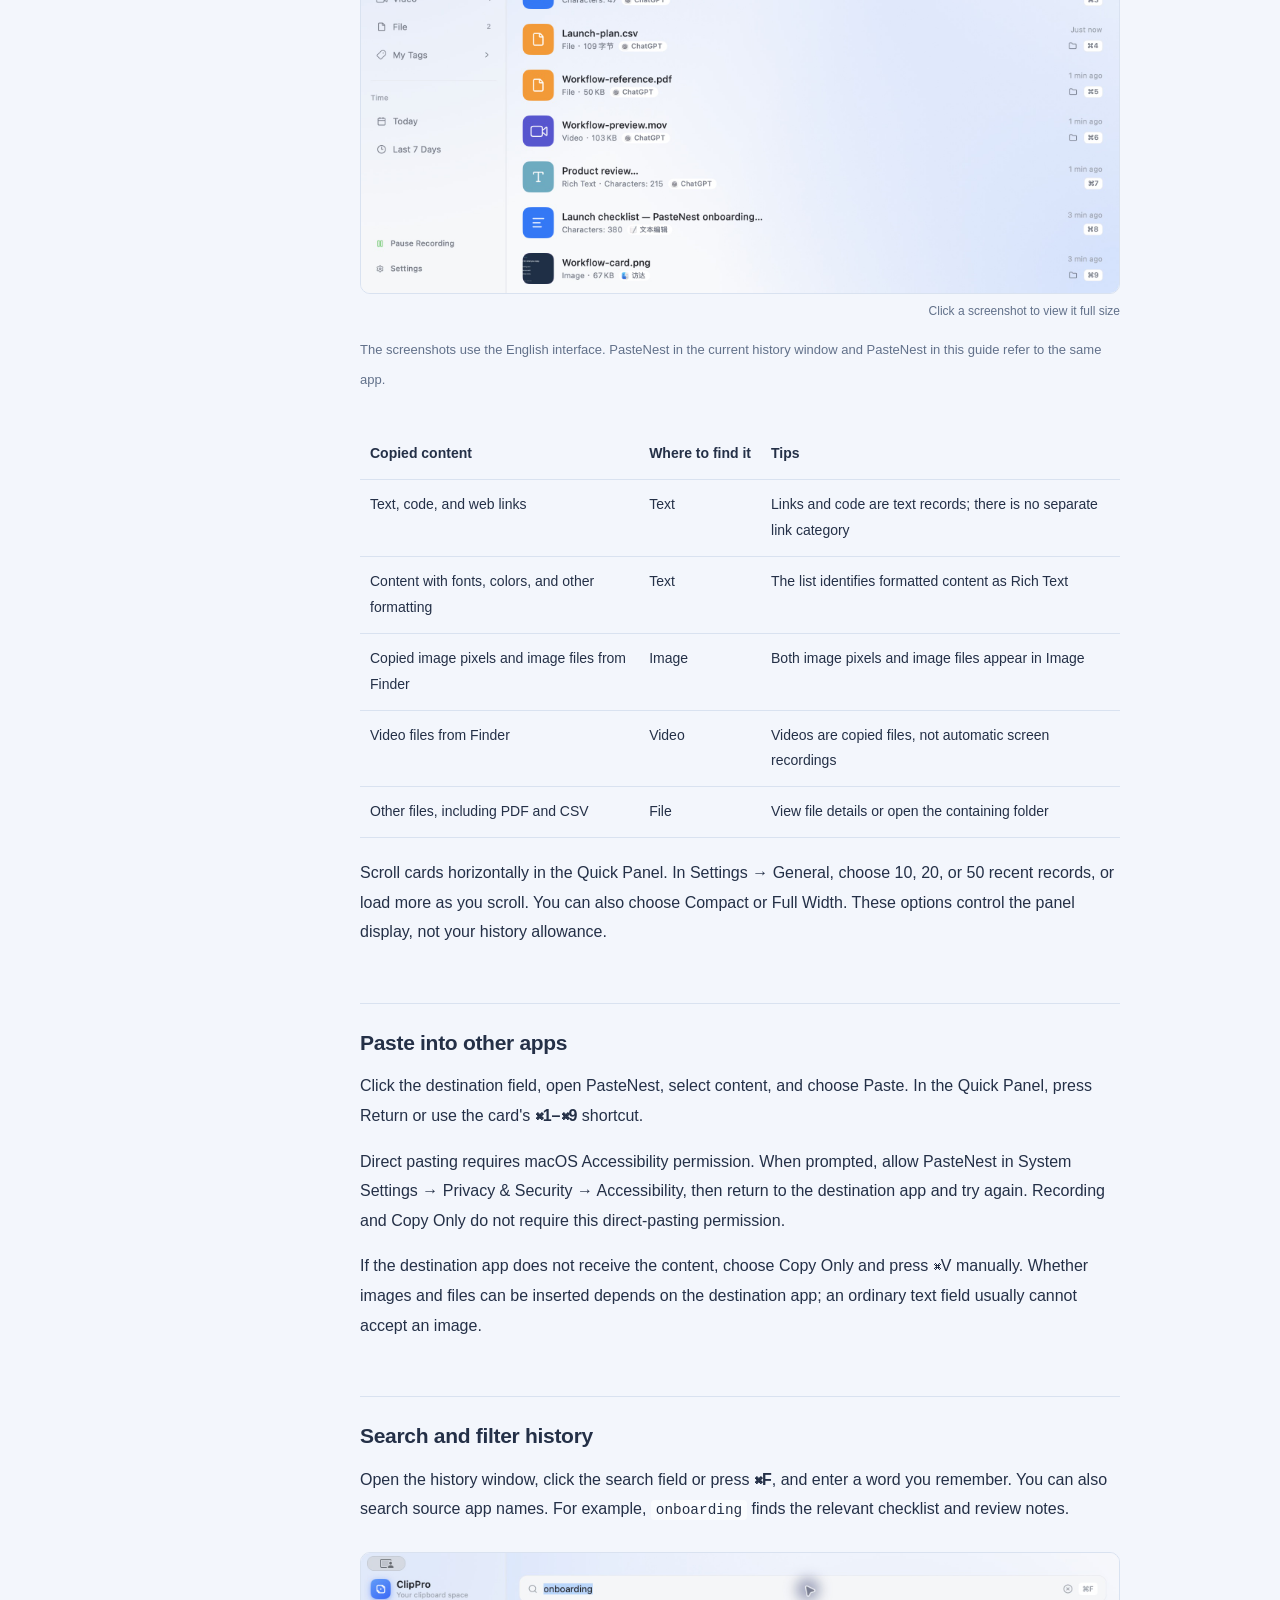
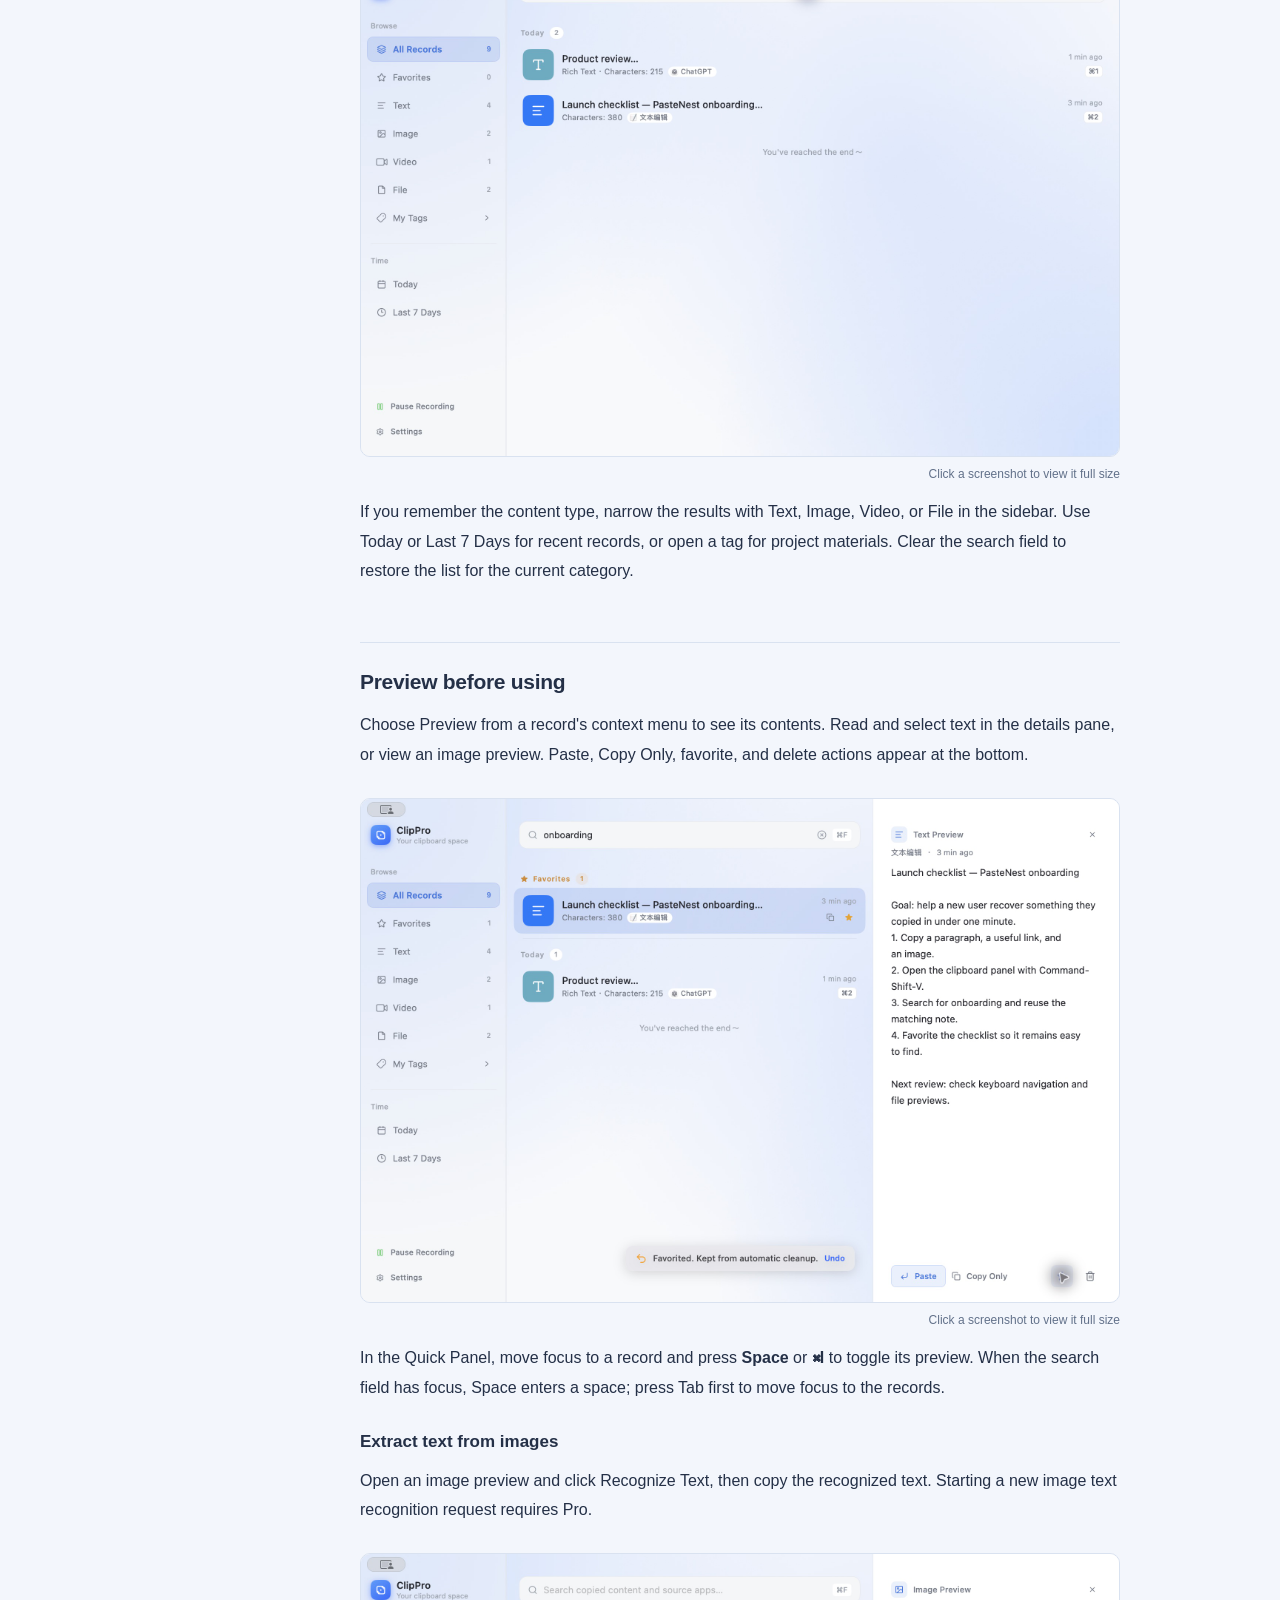
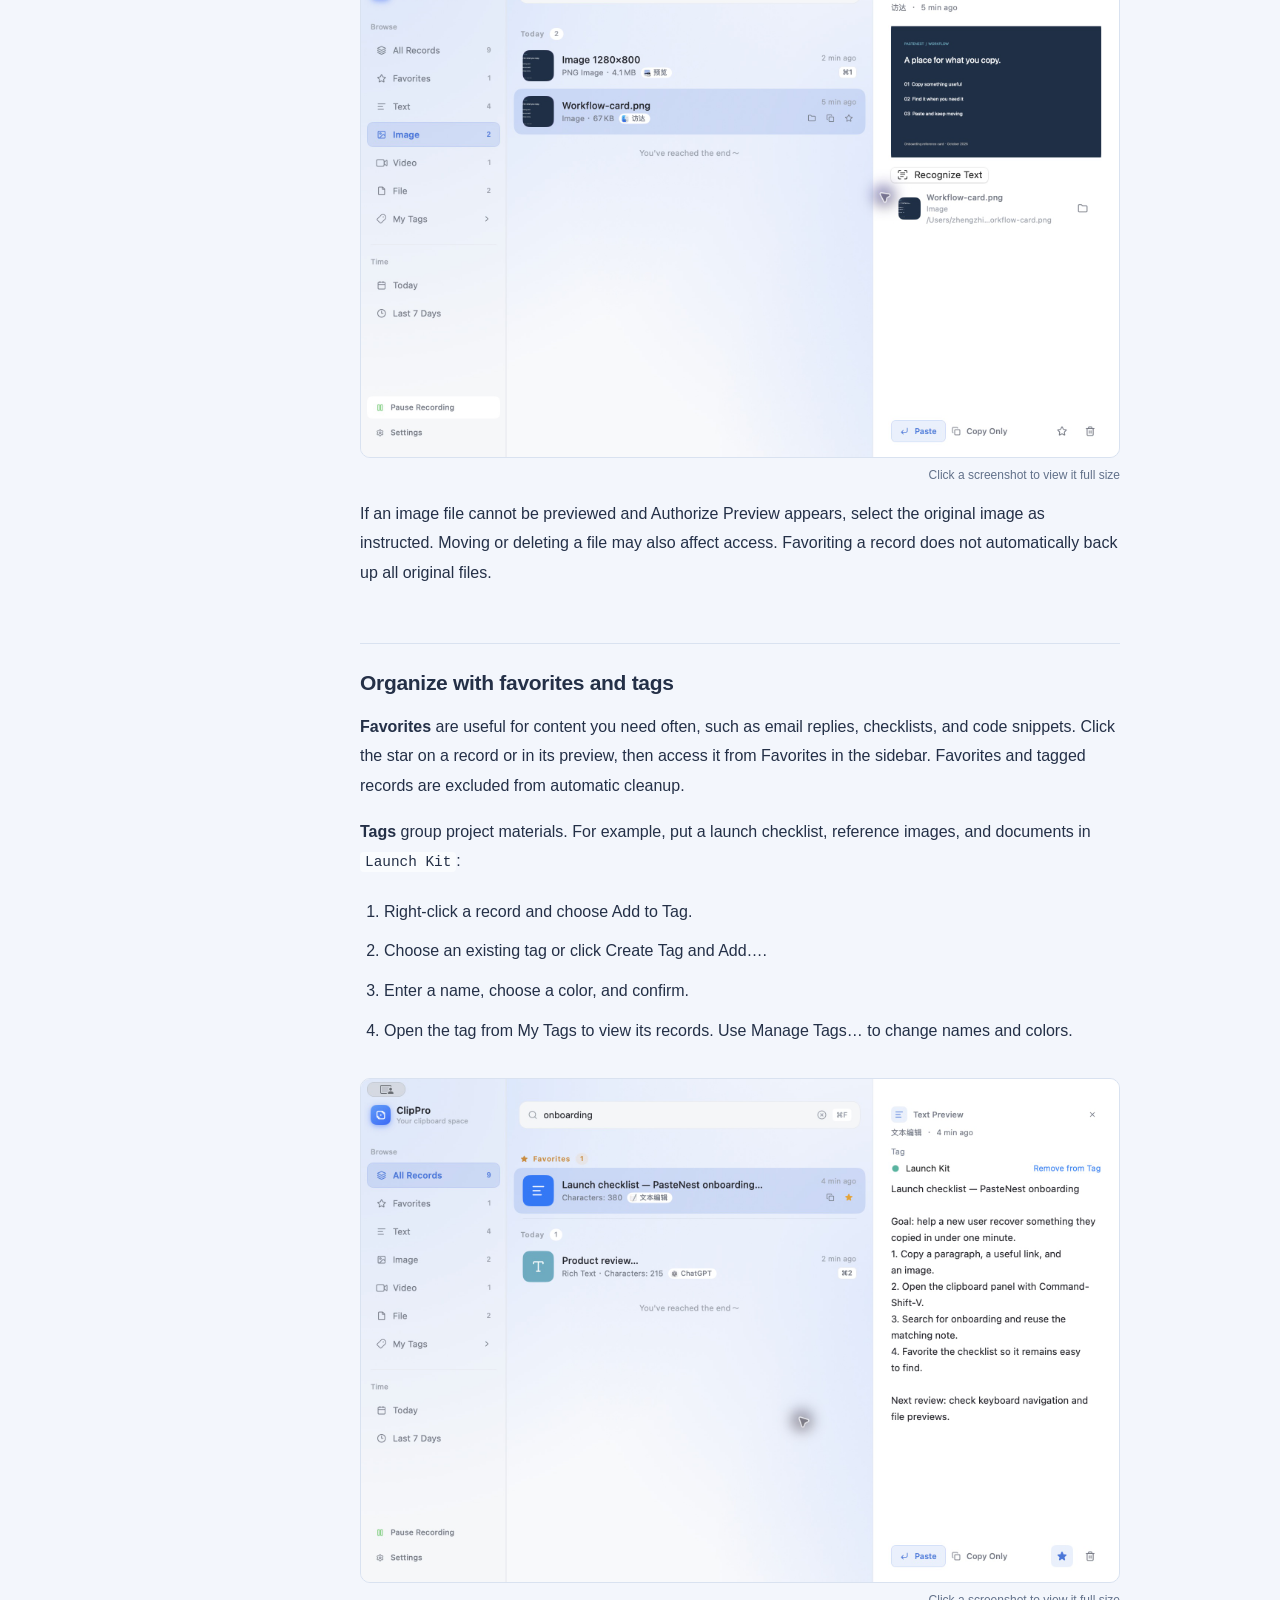
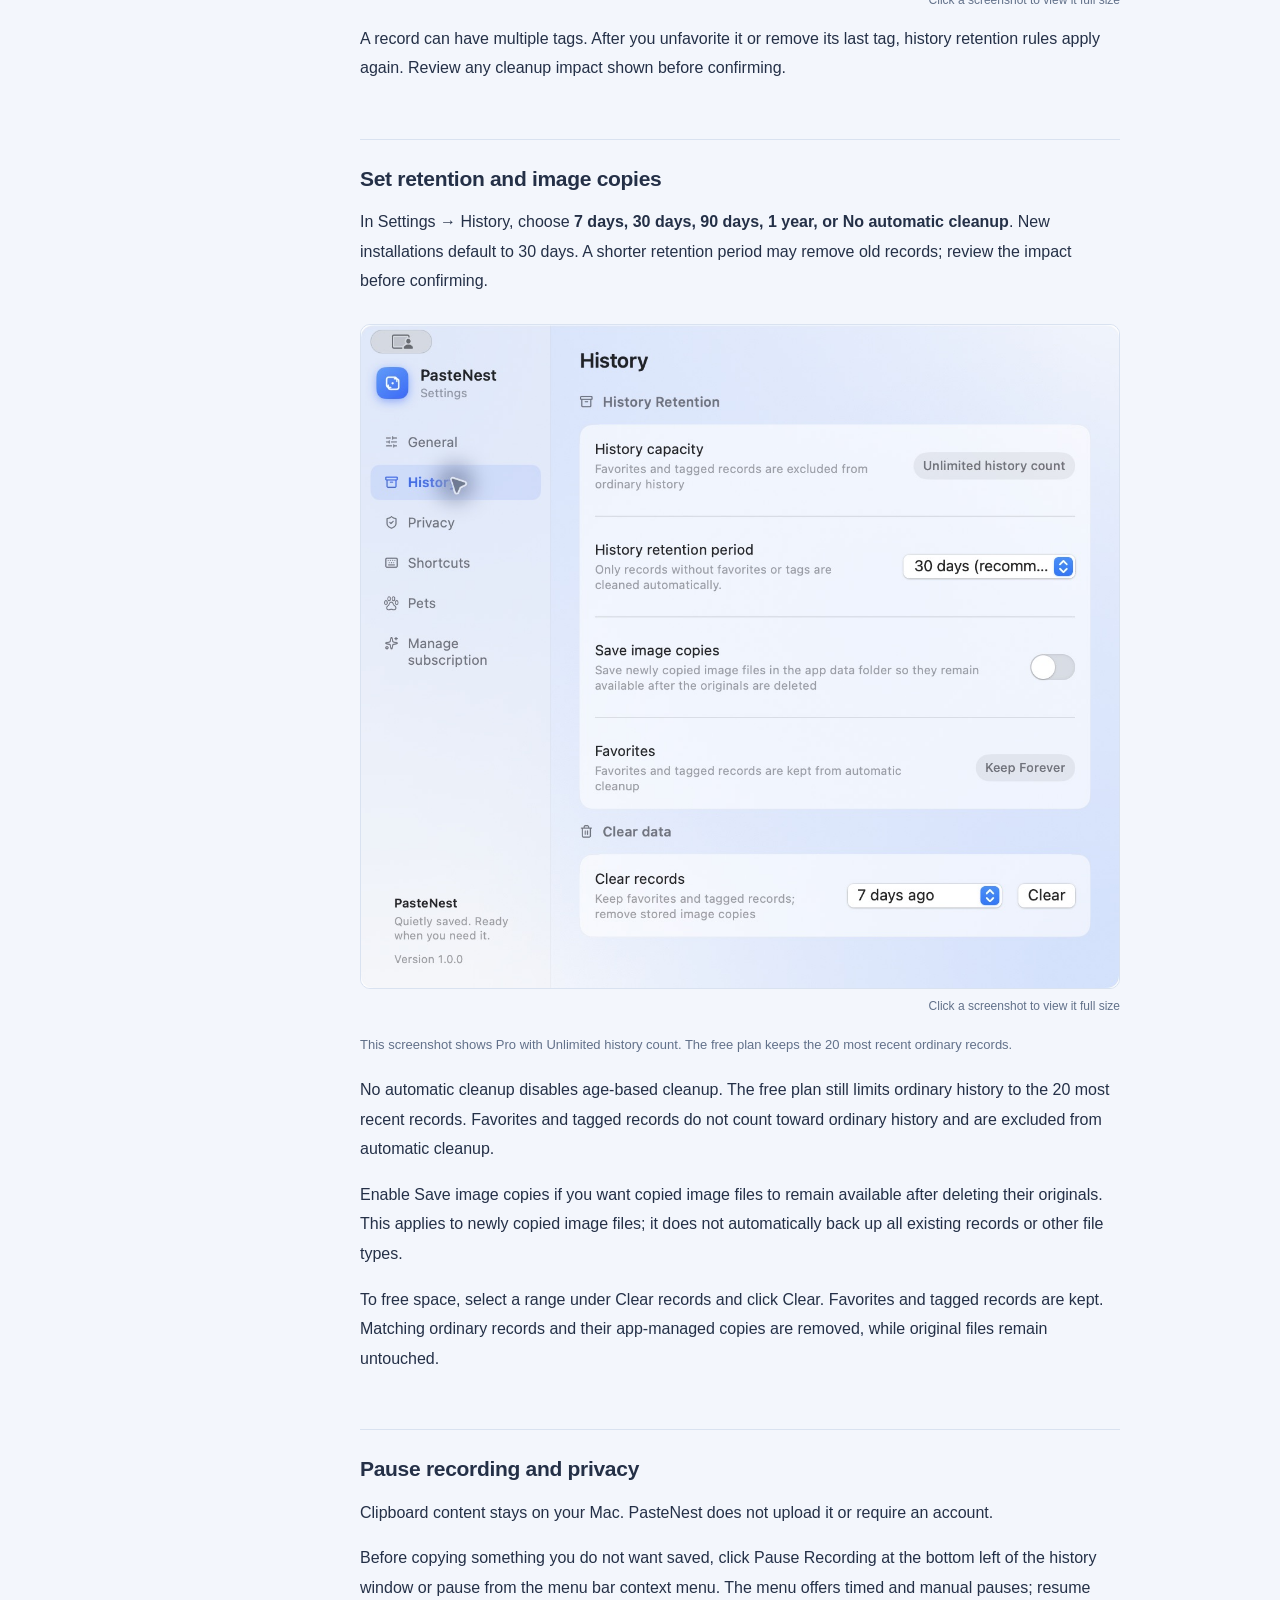
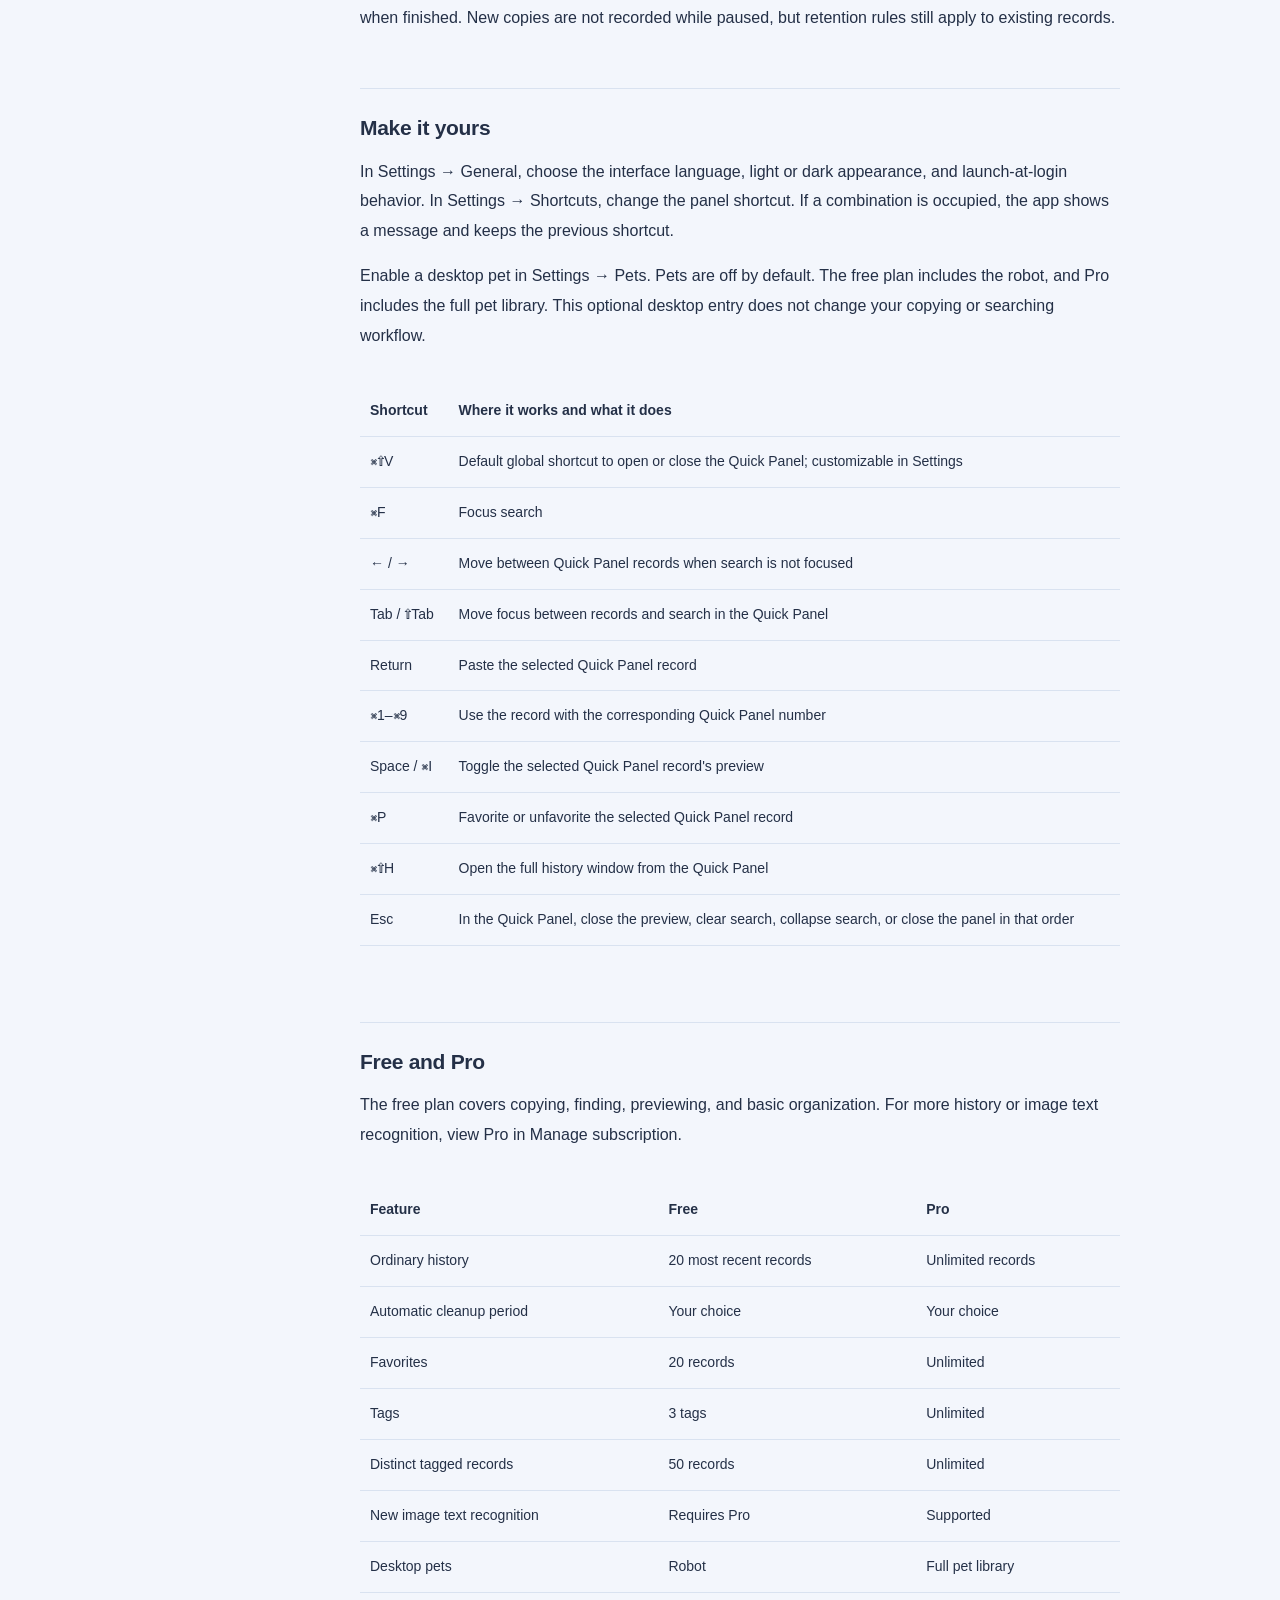
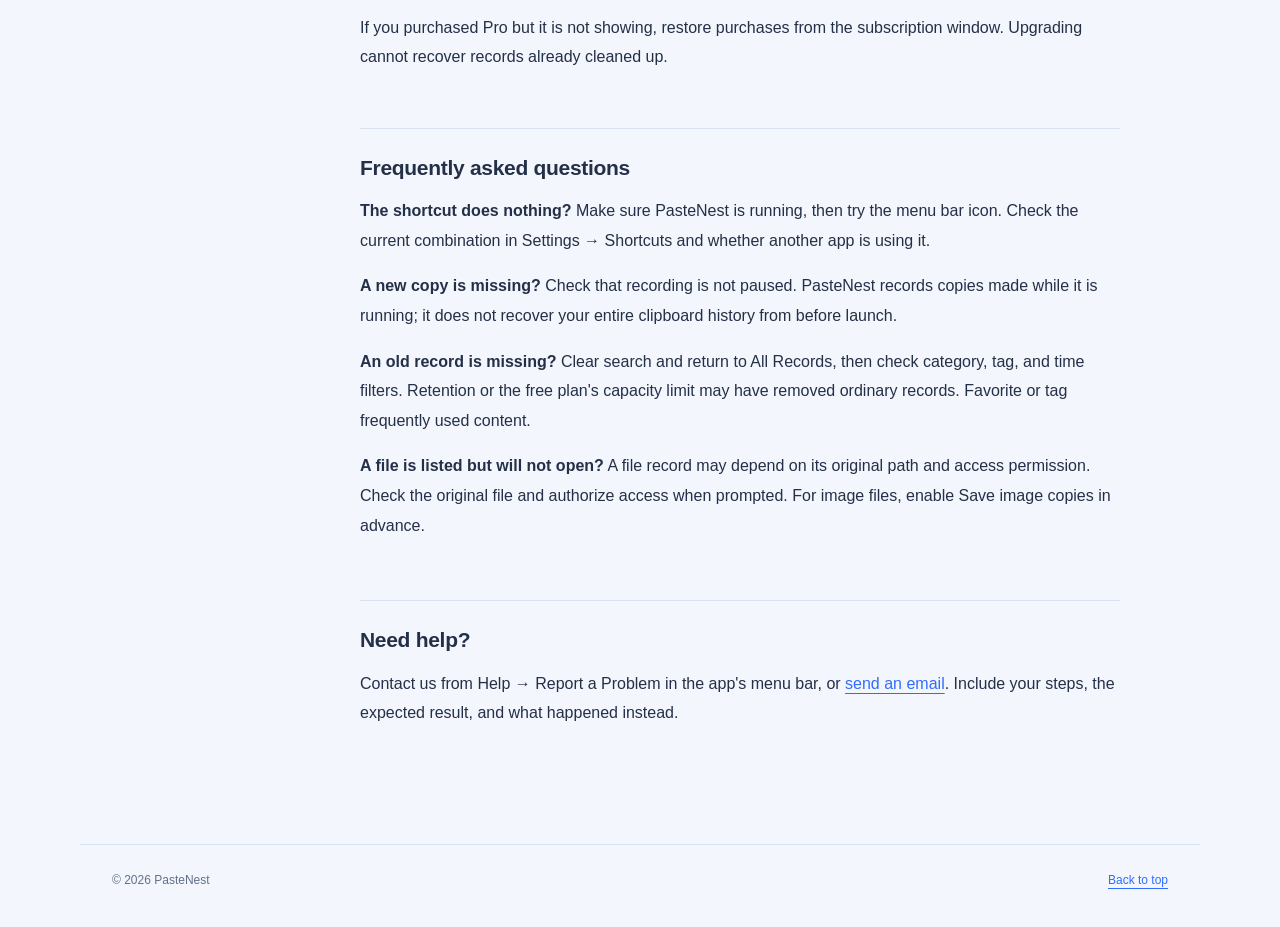
==== commit e3813621: "Add complete seven-language getting started guide" ====
--- a/getting-started.html
+++ b/getting-started.html
@@ -1,314 +1,258 @@
 <!DOCTYPE html>
+
 <html lang="zh-CN">
 <head>
-  <meta charset="utf-8">
-  <meta name="viewport" content="width=device-width, initial-scale=1">
-  <title>入门指南 · PasteNest</title>
-  <meta name="description" content="从第一次复制开始，了解 PasteNest 的剪贴板历史、搜索、粘贴、预览、收藏和标签。">
-  <link rel="icon" href="icon.png">
-  <link rel="stylesheet" href="styles.css">
-  <link rel="stylesheet" href="guide.css">
-</head>
-<body class="guide-page">
-  <a class="skip" href="#content">跳转到正文</a>
-  <header>
-    <a class="brand" href="./"><img src="icon.png" width="36" height="36" alt="">PasteNest</a>
-    <nav aria-label="帮助与法律文件">
-      <a href="getting-started.html" aria-current="page">入门指南</a>
-      <a href="privacy.html?lang=zh-Hans">隐私政策</a>
-      <a href="terms.html?lang=zh-Hans">使用条款</a>
-    </nav>
-  </header>
-  <div class="layout guide-layout">
-    <aside aria-label="本页目录">
-      <p>从这里开始</p>
-      <a href="#section-1">一分钟完成第一次使用</a>
-<a href="#section-2">浏览你复制过的内容</a>
-<a href="#section-3">将记录粘贴到其他应用</a>
-<a href="#section-4">搜索和筛选历史</a>
-<a href="#section-5">先预览，再使用</a>
-<a href="#section-6">用收藏和标签整理常用内容</a>
-<a href="#section-7">设置保留时间和图片副本</a>
-<a href="#section-8">暂停记录与隐私</a>
-<a href="#section-9">按你的习惯调整</a>
-<a href="#section-10">免费版与 Pro</a>
-<a href="#section-11">常见问题</a>
-    </aside>
-    <main id="content" class="guide-content">
-      <h1>PasteNest 入门指南</h1>
-      <p class="intro">复制过的内容，需要时随手找回。</p>
-      <p class="meta">适用于 Mac · 更新于 2026 年 10 月 13 日</p>
-      <details class="mobile-toc"><summary>本页目录</summary>
-      
-      <a href="#section-1">一分钟完成第一次使用</a>
-<a href="#section-2">浏览你复制过的内容</a>
-<a href="#section-3">将记录粘贴到其他应用</a>
-<a href="#section-4">搜索和筛选历史</a>
-<a href="#section-5">先预览，再使用</a>
-<a href="#section-6">用收藏和标签整理常用内容</a>
-<a href="#section-7">设置保留时间和图片副本</a>
-<a href="#section-8">暂停记录与隐私</a>
-<a href="#section-9">按你的习惯调整</a>
-<a href="#section-10">免费版与 Pro</a>
-<a href="#section-11">常见问题</a>
-    </details>
-      <div class="guide-start"><span>先试一次</span><p>复制两段文字，按 <kbd>⌘</kbd> <kbd>⇧</kbd> <kbd>V</kbd> 找回第一段。</p><a href="#section-1">一分钟完成第一次使用</a></div>
-      <p>PasteNest 是一款 Mac 剪贴板管理工具。它在后台记录你复制的文本、链接、图片、富文本和文件，让你在复制新内容后，仍能找回之前的内容。你可以继续使用熟悉的 ⌘C 和 ⌘V，只在需要找回旧内容时打开 PasteNest。</p>
-
-<h2 id="section-1">一分钟完成第一次使用</h2>
-
+<meta charset="utf-8"/>
+<meta content="width=device-width, initial-scale=1" name="viewport"/>
+<title>入门指南 · PasteNest</title>
+<meta content="从第一次复制开始，了解 PasteNest 的剪贴板历史、搜索、粘贴、预览、收藏和标签。" name="description"/>
+<link href="icon.png" rel="icon"/>
+<link href="styles.css" rel="stylesheet"/>
+<link href="guide.css" rel="stylesheet"/>
+<script defer="" src="translations.js"></script><script defer="" src="i18n.js"></script></head>
+<body class="guide-page" data-page="guide">
+<a class="skip" data-ui="skip" href="#content">跳转到正文</a>
+<header>
+<a class="brand" href="./"><img alt="" height="36" src="icon.png" width="36"/>PasteNest</a>
+<nav aria-label="帮助与法律文件">
+<a aria-current="page" data-ui="guide" href="getting-started.html">入门指南</a>
+<a data-ui="privacy" href="privacy.html?lang=zh-Hans">隐私政策</a>
+<a data-ui="terms" href="terms.html?lang=zh-Hans">使用条款</a>
+<label class="language-control"><span data-ui="language">语言</span><select aria-label="语言" id="language"><option value="zh-Hans">简体中文</option><option value="zh-Hant">繁體中文</option><option value="en">English</option><option value="ja">日本語</option><option value="ko">한국어</option><option value="fr">Français</option><option value="de">Deutsch</option></select></label></nav>
+</header>
+<div class="layout guide-layout">
+<aside aria-label="本页目录">
+<p data-i18n="guide.0">从这里开始</p>
+<a data-i18n="guide.8" href="#section-1">一分钟完成第一次使用</a>
+<a data-i18n="guide.17" href="#section-2">浏览你复制过的内容</a>
+<a data-i18n="guide.39" href="#section-3">将记录粘贴到其他应用</a>
+<a data-i18n="guide.43" href="#section-4">搜索和筛选历史</a>
+<a data-i18n="guide.46" href="#section-5">先预览，再使用</a>
+<a data-i18n="guide.52" href="#section-6">用收藏和标签整理常用内容</a>
+<a data-i18n="guide.60" href="#section-7">设置保留时间和图片副本</a>
+<a data-i18n="guide.66" href="#section-8">暂停记录与隐私</a>
+<a data-i18n="guide.69" href="#section-9">按你的习惯调整</a>
+<a data-i18n="guide.94" href="#section-10">免费版与 Pro</a>
+<a data-i18n="guide.118" href="#section-11">常见问题</a>
+</aside>
+<main class="guide-content" id="content">
+<h1 data-i18n="guide.1">PasteNest 入门指南</h1>
+<p class="intro" data-i18n="guide.2">复制过的内容，需要时随手找回。</p>
+<p class="meta" data-i18n="guide.3">适用于 Mac · 更新于 2026 年 10 月 13 日</p>
+<details class="mobile-toc"><summary data-i18n="guide.4">本页目录</summary>
+<a data-i18n="guide.8" href="#section-1">一分钟完成第一次使用</a>
+<a data-i18n="guide.17" href="#section-2">浏览你复制过的内容</a>
+<a data-i18n="guide.39" href="#section-3">将记录粘贴到其他应用</a>
+<a data-i18n="guide.43" href="#section-4">搜索和筛选历史</a>
+<a data-i18n="guide.46" href="#section-5">先预览，再使用</a>
+<a data-i18n="guide.52" href="#section-6">用收藏和标签整理常用内容</a>
+<a data-i18n="guide.60" href="#section-7">设置保留时间和图片副本</a>
+<a data-i18n="guide.66" href="#section-8">暂停记录与隐私</a>
+<a data-i18n="guide.69" href="#section-9">按你的习惯调整</a>
+<a data-i18n="guide.94" href="#section-10">免费版与 Pro</a>
+<a data-i18n="guide.118" href="#section-11">常见问题</a>
+</details>
+<div class="guide-start"><span data-i18n="guide.5">先试一次</span><p data-i18n="guide.6">复制两段文字，按 <kbd>⌘</kbd> <kbd>⇧</kbd> <kbd>V</kbd> 找回第一段。</p><a data-i18n="guide.8" href="#section-1">一分钟完成第一次使用</a></div>
+<p data-i18n="guide.7">PasteNest 是一款 Mac 剪贴板管理工具。它在后台记录你复制的文本、链接、图片、富文本和文件，让你在复制新内容后，仍能找回之前的内容。你可以继续使用熟悉的 ⌘C 和 ⌘V，只在需要找回旧内容时打开 PasteNest。</p>
+<h2 data-i18n="guide.8" id="section-1">一分钟完成第一次使用</h2>
 <ol>
-<li>启动 PasteNest，在菜单栏找到应用图标。</li>
-<li>在文档或网页里复制一句话，再复制另一段内容。</li>
-<li>按 <strong>⌘⇧V</strong> 打开快捷面板，找到第一次复制的那句话。也可以左键点击菜单栏图标打开面板。</li>
-<li>先切换到需要粘贴的应用，将光标放到输入位置，再打开面板、选中记录，按 <strong>Return</strong> 粘贴。</li>
-<li>把经常使用的内容加入收藏，下次从「收藏」中快速找到。</li>
+<li data-i18n="guide.9">启动 PasteNest，在菜单栏找到应用图标。</li>
+<li data-i18n="guide.10">在文档或网页里复制一句话，再复制另一段内容。</li>
+<li data-i18n="guide.11">按 <strong>⌘⇧V</strong> 打开快捷面板，找到第一次复制的那句话。也可以左键点击菜单栏图标打开面板。</li>
+<li data-i18n="guide.12">先切换到需要粘贴的应用，将光标放到输入位置，再打开面板、选中记录，按 <strong>Return</strong> 粘贴。</li>
+<li data-i18n="guide.13">把经常使用的内容加入收藏，下次从「收藏」中快速找到。</li>
 </ol>
-
-<p>如果暂时不使用直接粘贴，可以在记录的右键菜单选择「复制」，或在预览中点击「仅复制」，然后切换到目标应用按 ⌘V。</p>
-
-<p>以后想再次阅读本指南，右键点击菜单栏图标，选择「帮助 → 入门指南」。</p>
-<p><strong>打开完整历史：</strong>右键点击菜单栏图标，选择「查看全部记录」。快捷面板适合随手取用，完整历史窗口适合搜索、预览和整理。</p>
-
-<h2 id="section-2">浏览你复制过的内容</h2>
-
-<p>历史窗口显示内容摘要、来源应用和复制时间。普通记录按时间排列，收藏内容会在「全部记录」中单独分组。左侧可以切换「文本」「图片」「视频」「文件」和「收藏」。</p>
-
-<figure><a href="assets/guide/history.png" aria-label="查看大图：完整历史：英文文本、图片、视频和文件混合显示"><img src="assets/guide/history.png" alt="完整历史：英文文本、图片、视频和文件混合显示" loading="lazy" decoding="async" width="2048" height="1360"></a><figcaption>点击截图查看大图</figcaption></figure>
-
-<p><em>截图使用英文界面。当前历史窗口中的 ClipPro 与本文的 PasteNest 指同一款应用。</em></p>
-
+<p data-i18n="guide.14">如果暂时不使用直接粘贴，可以在记录的右键菜单选择「复制」，或在预览中点击「仅复制」，然后切换到目标应用按 ⌘V。</p>
+<p data-i18n="guide.15">以后想再次阅读本指南，右键点击菜单栏图标，选择「帮助 → 入门指南」。</p>
+<p data-i18n="guide.16"><strong>打开完整历史：</strong>右键点击菜单栏图标，选择「查看全部记录」。快捷面板适合随手取用，完整历史窗口适合搜索、预览和整理。</p>
+<h2 data-i18n="guide.17" id="section-2">浏览你复制过的内容</h2>
+<p data-i18n="guide.18">历史窗口显示内容摘要、来源应用和复制时间。普通记录按时间排列，收藏内容会在「全部记录」中单独分组。左侧可以切换「文本」「图片」「视频」「文件」和「收藏」。</p>
+<figure><a href="assets/guide/history.png"><img alt="完整历史：英文文本、图片、视频和文件混合显示" data-alt="guide.126" decoding="async" height="1360" loading="lazy" src="assets/guide/history.png" width="2048"/></a><figcaption data-i18n="guide.19">点击截图查看大图</figcaption></figure>
+<p data-i18n="guide.20"><em>截图使用英文界面。当前历史窗口中的 PasteNest 与本文的 PasteNest 指同一款应用。</em></p>
 <div class="table-wrap"><table>
 <thead>
 <tr>
-  <th>你复制的内容</th>
-  <th>在哪里找</th>
-  <th>使用提示</th>
+<th data-i18n="guide.21">你复制的内容</th>
+<th data-i18n="guide.22">在哪里找</th>
+<th data-i18n="guide.23">使用提示</th>
 </tr>
 </thead>
 <tbody>
 <tr>
-  <td>文字、代码、网页链接</td>
-  <td>文本</td>
-  <td>链接和代码属于文本，无需寻找独立的链接分类</td>
-</tr>
-<tr>
-  <td>带字体、颜色等格式的内容</td>
-  <td>文本</td>
-  <td>列表会标识为富文本（Rich Text）</td>
-</tr>
-<tr>
-  <td>直接复制的图像、访达中的图片文件</td>
-  <td>图片</td>
-  <td>图片像素与图片文件都可以进入图片分类</td>
-</tr>
-<tr>
-  <td>访达中的视频文件</td>
-  <td>视频</td>
-  <td>视频是复制的文件，不是自动录制的屏幕内容</td>
-</tr>
-<tr>
-  <td>PDF、CSV 等其他文件</td>
-  <td>文件</td>
-  <td>可以查看文件信息，或打开所在文件夹</td>
+<td data-i18n="guide.24">文字、代码、网页链接</td>
+<td data-i18n="guide.25">文本</td>
+<td data-i18n="guide.26">链接和代码属于文本，无需寻找独立的链接分类</td>
+</tr>
+<tr>
+<td data-i18n="guide.27">带字体、颜色等格式的内容</td>
+<td data-i18n="guide.25">文本</td>
+<td data-i18n="guide.28">列表会标识为富文本（Rich Text）</td>
+</tr>
+<tr>
+<td data-i18n="guide.29">直接复制的图像、访达中的图片文件</td>
+<td data-i18n="guide.30">图片</td>
+<td data-i18n="guide.31">图片像素与图片文件都可以进入图片分类</td>
+</tr>
+<tr>
+<td data-i18n="guide.32">访达中的视频文件</td>
+<td data-i18n="guide.33">视频</td>
+<td data-i18n="guide.34">视频是复制的文件，不是自动录制的屏幕内容</td>
+</tr>
+<tr>
+<td data-i18n="guide.35">PDF、CSV 等其他文件</td>
+<td data-i18n="guide.36">文件</td>
+<td data-i18n="guide.37">可以查看文件信息，或打开所在文件夹</td>
 </tr>
 </tbody>
 </table></div>
-
-<p>快捷面板中的卡片可横向滚动。在「设置 → 常规」中，可以选择显示最近 10、20、50 条，或滚动加载更多，并选择紧凑或铺满屏幕的宽度。这些选项控制面板展示，不会改变历史保留额度。</p>
-
-<h2 id="section-3">将记录粘贴到其他应用</h2>
-
-<p>在目标应用里点击输入位置，然后打开 PasteNest，选中内容并执行「粘贴」。快捷面板中可以按 Return，也可以用卡片显示的 <strong>⌘1–⌘9</strong> 快速取用对应记录。</p>
-
-<p>直接粘贴需要 macOS 的辅助功能权限。出现权限提示时，在「系统设置 → 隐私与安全性 → 辅助功能」中允许 PasteNest，然后回到目标应用重试。记录功能和「仅复制」不依赖这项直接粘贴权限。</p>
-
-<p>如果目标应用没有接收内容，使用「仅复制」再手动按 ⌘V。图片和文件是否能插入，取决于目标应用支持的内容类型；例如，普通文本输入框通常不能接收图片。</p>
-
-<h2 id="section-4">搜索和筛选历史</h2>
-
-<p>打开历史窗口，点击搜索框或按 <strong>⌘F</strong>，输入记得的词语，也可以搜索来源应用名称。例如，输入 <code>onboarding</code> 可以找回相关清单和评审笔记。</p>
-
-<figure><a href="assets/guide/search.png" aria-label="查看大图：搜索 onboarding 后找到两条相关记录"><img src="assets/guide/search.png" alt="搜索 onboarding 后找到两条相关记录" loading="lazy" decoding="async" width="2048" height="1360"></a><figcaption>点击截图查看大图</figcaption></figure>
-
-<p>如果记得内容类型，先点击左侧的「文本」「图片」「视频」或「文件」缩小范围。也可以使用「今天」「最近 7 天」查找近期记录，或进入某个标签查找对应项目的资料。清空搜索框即可恢复当前分类的列表。</p>
-
-<h2 id="section-5">先预览，再使用</h2>
-
-<p>在记录的右键菜单选择「预览」，查看完整内容。文本可以在详情中阅读和选择；图片会显示图像预览。详情底部提供「粘贴」「仅复制」、收藏和删除操作。</p>
-
-<figure><a href="assets/guide/text-preview.png" aria-label="查看大图：清单预览及粘贴、仅复制、收藏操作"><img src="assets/guide/text-preview.png" alt="清单预览及粘贴、仅复制、收藏操作" loading="lazy" decoding="async" width="2048" height="1360"></a><figcaption>点击截图查看大图</figcaption></figure>
-
-<p>在快捷面板中，将焦点移到记录后，按 <strong>空格</strong>或 <strong>⌘I</strong> 可切换预览。搜索框有焦点时，空格用于输入搜索文字；先按 Tab 将焦点移到记录。</p>
-
-<h3>从图片中提取文字</h3>
-
-<p>打开图片预览，点击「识别文字」（Recognize Text），即可识别图中的文字，再复制识别结果。发起新的图片文字识别需要 Pro。</p>
-
-<figure><a href="assets/guide/image-preview.png" aria-label="查看大图：图片预览中的识别文字入口"><img src="assets/guide/image-preview.png" alt="图片预览中的识别文字入口" loading="lazy" decoding="async" width="2048" height="1360"></a><figcaption>点击截图查看大图</figcaption></figure>
-
-<p>如果图片文件的预览不可用，且界面提示「授权预览」，按提示选择对应原图片。文件被移动或删除也可能影响使用；收藏记录不会自动备份所有原文件。</p>
-
-<h2 id="section-6">用收藏和标签整理常用内容</h2>
-
-<p><strong>收藏</strong>适合随时要用的内容，例如邮件回复、工作清单和代码片段。点击记录或预览中的星标，之后从左侧「收藏」中访问。收藏及带标签的记录不会被自动清理。</p>
-
-<p><strong>标签</strong>适合围绕项目整理资料。例如，把上线清单、参考图片和文档放入 <code>Launch Kit</code>：</p>
-
+<p data-i18n="guide.38">快捷面板中的卡片可横向滚动。在「设置 → 常规」中，可以选择显示最近 10、20、50 条，或滚动加载更多，并选择紧凑或铺满屏幕的宽度。这些选项控制面板展示，不会改变历史保留额度。</p>
+<h2 data-i18n="guide.39" id="section-3">将记录粘贴到其他应用</h2>
+<p data-i18n="guide.40">在目标应用里点击输入位置，然后打开 PasteNest，选中内容并执行「粘贴」。快捷面板中可以按 Return，也可以用卡片显示的 <strong>⌘1–⌘9</strong> 快速取用对应记录。</p>
+<p data-i18n="guide.41">直接粘贴需要 macOS 的辅助功能权限。出现权限提示时，在「系统设置 → 隐私与安全性 → 辅助功能」中允许 PasteNest，然后回到目标应用重试。记录功能和「仅复制」不依赖这项直接粘贴权限。</p>
+<p data-i18n="guide.42">如果目标应用没有接收内容，使用「仅复制」再手动按 ⌘V。图片和文件是否能插入，取决于目标应用支持的内容类型；例如，普通文本输入框通常不能接收图片。</p>
+<h2 data-i18n="guide.43" id="section-4">搜索和筛选历史</h2>
+<p data-i18n="guide.44">打开历史窗口，点击搜索框或按 <strong>⌘F</strong>，输入记得的词语，也可以搜索来源应用名称。例如，输入 <code>onboarding</code> 可以找回相关清单和评审笔记。</p>
+<figure><a href="assets/guide/search.png"><img alt="搜索 onboarding 后找到两条相关记录" data-alt="guide.127" decoding="async" height="1360" loading="lazy" src="assets/guide/search.png" width="2048"/></a><figcaption data-i18n="guide.19">点击截图查看大图</figcaption></figure>
+<p data-i18n="guide.45">如果记得内容类型，先点击左侧的「文本」「图片」「视频」或「文件」缩小范围。也可以使用「今天」「最近 7 天」查找近期记录，或进入某个标签查找对应项目的资料。清空搜索框即可恢复当前分类的列表。</p>
+<h2 data-i18n="guide.46" id="section-5">先预览，再使用</h2>
+<p data-i18n="guide.47">在记录的右键菜单选择「预览」，查看完整内容。文本可以在详情中阅读和选择；图片会显示图像预览。详情底部提供「粘贴」「仅复制」、收藏和删除操作。</p>
+<figure><a href="assets/guide/text-preview.png"><img alt="清单预览及粘贴、仅复制、收藏操作" data-alt="guide.128" decoding="async" height="1360" loading="lazy" src="assets/guide/text-preview.png" width="2048"/></a><figcaption data-i18n="guide.19">点击截图查看大图</figcaption></figure>
+<p data-i18n="guide.48">在快捷面板中，将焦点移到记录后，按 <strong>空格</strong>或 <strong>⌘I</strong> 可切换预览。搜索框有焦点时，空格用于输入搜索文字；先按 Tab 将焦点移到记录。</p>
+<h3 data-i18n="guide.49">从图片中提取文字</h3>
+<p data-i18n="guide.50">打开图片预览，点击「识别文字」（Recognize Text），即可识别图中的文字，再复制识别结果。发起新的图片文字识别需要 Pro。</p>
+<figure><a href="assets/guide/image-preview.png"><img alt="图片预览中的识别文字入口" data-alt="guide.129" decoding="async" height="1360" loading="lazy" src="assets/guide/image-preview.png" width="2048"/></a><figcaption data-i18n="guide.19">点击截图查看大图</figcaption></figure>
+<p data-i18n="guide.51">如果图片文件的预览不可用，且界面提示「授权预览」，按提示选择对应原图片。文件被移动或删除也可能影响使用；收藏记录不会自动备份所有原文件。</p>
+<h2 data-i18n="guide.52" id="section-6">用收藏和标签整理常用内容</h2>
+<p data-i18n="guide.53"><strong>收藏</strong>适合随时要用的内容，例如邮件回复、工作清单和代码片段。点击记录或预览中的星标，之后从左侧「收藏」中访问。收藏及带标签的记录不会被自动清理。</p>
+<p data-i18n="guide.54"><strong>标签</strong>适合围绕项目整理资料。例如，把上线清单、参考图片和文档放入 <code>Launch Kit</code>：</p>
 <ol>
-<li>右键点击记录，选择「添加到标签」。</li>
-<li>选择已有标签，或点击「新建标签并添加…」。</li>
-<li>输入名称、选择颜色，确认创建。</li>
-<li>从「我的标签」进入相应标签查看资料；在「管理标签…」中修改名称和颜色。</li>
+<li data-i18n="guide.55">右键点击记录，选择「添加到标签」。</li>
+<li data-i18n="guide.56">选择已有标签，或点击「新建标签并添加…」。</li>
+<li data-i18n="guide.57">输入名称、选择颜色，确认创建。</li>
+<li data-i18n="guide.58">从「我的标签」进入相应标签查看资料；在「管理标签…」中修改名称和颜色。</li>
 </ol>
-
-<figure><a href="assets/guide/tags.png" aria-label="查看大图：清单已收藏，并加入 Launch Kit 标签"><img src="assets/guide/tags.png" alt="清单已收藏，并加入 Launch Kit 标签" loading="lazy" decoding="async" width="2048" height="1360"></a><figcaption>点击截图查看大图</figcaption></figure>
-
-<p>一条记录可以关联多个标签。取消收藏或移除最后一个标签后，记录会重新受历史保留规则管理；若操作会导致清理，注意界面的影响提示。</p>
-
-<h2 id="section-7">设置保留时间和图片副本</h2>
-
-<p>打开「设置 → 记录」，根据需要选择 <strong>7 天、30 天、90 天、1 年或不自动清理</strong>。新安装默认 30 天。缩短保留时间可能清理旧记录，确认前先查看影响提示。</p>
-
-<figure><a href="assets/guide/history-settings.png" aria-label="查看大图：历史保留时间、图片副本和手动清理设置"><img src="assets/guide/history-settings.png" alt="历史保留时间、图片副本和手动清理设置" loading="lazy" decoding="async" width="1280" height="1120"></a><figcaption>点击截图查看大图</figcaption></figure>
-
-<p><em>截图为 Pro 界面，显示「不限条数」。免费版普通历史保留最近 20 条。</em></p>
-
-<p>「不自动清理」关闭按时间清理；免费版仍受最近 20 条普通历史的数量限制。收藏和带标签的记录不计入普通历史，也不会被自动清理。</p>
-
-<p>如果希望复制的图片文件在原文件删除后仍可使用，可开启「保存图片副本」。该选项作用于新复制的图片文件，不会为所有已有记录或其他类型文件自动建立备份。</p>
-
-<p>需要释放空间时，在「清理记录」中选择范围，再点击「清理」。此操作会保留收藏和带标签的记录，删除符合范围的普通记录及应用保存的相关副本，原文件不会被删除。</p>
-
-<h2 id="section-8">暂停记录与隐私</h2>
-
-<p>剪贴板内容保存在本机，PasteNest 不上传剪贴板内容，也不需要账号。</p>
-
-<p>复制不想保留的内容前，点击历史窗口左下角的「暂停记录」，或在菜单栏右键菜单中选择暂停。菜单栏提供定时暂停和手动暂停；使用后选择恢复记录。暂停期间新复制的内容不会进入历史，但已有记录仍按保留规则管理。</p>
-
-<h2 id="section-9">按你的习惯调整</h2>
-
-<p>在「设置 → 常规」中选择界面语言、浅色或深色外观，并管理开机启动。在「设置 → 快捷键」中更改唤出面板的组合；如果新组合已被占用，应用会提示并保留原快捷键。</p>
-
-<p>在「设置 → 宠物」中可以开启桌面宠物。默认关闭，免费版可使用机器人，Pro 可使用完整宠物库。它是可选的桌面入口，不影响日常复制和查找流程。</p>
-
+<figure><a href="assets/guide/tags.png"><img alt="清单已收藏，并加入 Launch Kit 标签" data-alt="guide.130" decoding="async" height="1360" loading="lazy" src="assets/guide/tags.png" width="2048"/></a><figcaption data-i18n="guide.19">点击截图查看大图</figcaption></figure>
+<p data-i18n="guide.59">一条记录可以关联多个标签。取消收藏或移除最后一个标签后，记录会重新受历史保留规则管理；若操作会导致清理，注意界面的影响提示。</p>
+<h2 data-i18n="guide.60" id="section-7">设置保留时间和图片副本</h2>
+<p data-i18n="guide.61">打开「设置 → 记录」，根据需要选择 <strong>7 天、30 天、90 天、1 年或不自动清理</strong>。新安装默认 30 天。缩短保留时间可能清理旧记录，确认前先查看影响提示。</p>
+<figure><a href="assets/guide/history-settings.png"><img alt="历史保留时间、图片副本和手动清理设置" data-alt="guide.131" decoding="async" height="1120" loading="lazy" src="assets/guide/history-settings.png" width="1280"/></a><figcaption data-i18n="guide.19">点击截图查看大图</figcaption></figure>
+<p data-i18n="guide.62"><em>截图为 Pro 界面，显示「不限条数」。免费版普通历史保留最近 20 条。</em></p>
+<p data-i18n="guide.63">「不自动清理」关闭按时间清理；免费版仍受最近 20 条普通历史的数量限制。收藏和带标签的记录不计入普通历史，也不会被自动清理。</p>
+<p data-i18n="guide.64">如果希望复制的图片文件在原文件删除后仍可使用，可开启「保存图片副本」。该选项作用于新复制的图片文件，不会为所有已有记录或其他类型文件自动建立备份。</p>
+<p data-i18n="guide.65">需要释放空间时，在「清理记录」中选择范围，再点击「清理」。此操作会保留收藏和带标签的记录，删除符合范围的普通记录及应用保存的相关副本，原文件不会被删除。</p>
+<h2 data-i18n="guide.66" id="section-8">暂停记录与隐私</h2>
+<p data-i18n="guide.67">剪贴板内容保存在本机，PasteNest 不上传剪贴板内容，也不需要账号。</p>
+<p data-i18n="guide.68">复制不想保留的内容前，点击历史窗口左下角的「暂停记录」，或在菜单栏右键菜单中选择暂停。菜单栏提供定时暂停和手动暂停；使用后选择恢复记录。暂停期间新复制的内容不会进入历史，但已有记录仍按保留规则管理。</p>
+<h2 data-i18n="guide.69" id="section-9">按你的习惯调整</h2>
+<p data-i18n="guide.70">在「设置 → 常规」中选择界面语言、浅色或深色外观，并管理开机启动。在「设置 → 快捷键」中更改唤出面板的组合；如果新组合已被占用，应用会提示并保留原快捷键。</p>
+<p data-i18n="guide.71">在「设置 → 宠物」中可以开启桌面宠物。默认关闭，免费版可使用机器人，Pro 可使用完整宠物库。它是可选的桌面入口，不影响日常复制和查找流程。</p>
 <div class="table-wrap"><table>
 <thead>
 <tr>
-  <th>快捷键</th>
-  <th>作用范围与操作</th>
+<th data-i18n="guide.72">快捷键</th>
+<th data-i18n="guide.73">作用范围与操作</th>
 </tr>
 </thead>
 <tbody>
 <tr>
-  <td>⌘⇧V</td>
-  <td>默认全局快捷键，打开或关闭快捷面板；可在设置中修改</td>
-</tr>
-<tr>
-  <td>⌘F</td>
-  <td>聚焦搜索</td>
-</tr>
-<tr>
-  <td>← / →</td>
-  <td>快捷面板中移动记录选择，搜索框未聚焦时生效</td>
-</tr>
-<tr>
-  <td>Tab / ⇧Tab</td>
-  <td>快捷面板中切换记录与搜索焦点</td>
-</tr>
-<tr>
-  <td>Return</td>
-  <td>快捷面板中粘贴选中的记录</td>
-</tr>
-<tr>
-  <td>⌘1–⌘9</td>
-  <td>快捷面板中取用对应编号的记录</td>
-</tr>
-<tr>
-  <td>空格 / ⌘I</td>
-  <td>快捷面板中切换所选记录的预览</td>
-</tr>
-<tr>
-  <td>⌘P</td>
-  <td>快捷面板中收藏或取消收藏所选记录</td>
-</tr>
-<tr>
-  <td>⌘⇧H</td>
-  <td>快捷面板中打开完整历史窗口</td>
-</tr>
-<tr>
-  <td>Esc</td>
-  <td>快捷面板中依次关闭预览、清除搜索、收起搜索或关闭面板</td>
+<td data-i18n="guide.74">⌘⇧V</td>
+<td data-i18n="guide.75">默认全局快捷键，打开或关闭快捷面板；可在设置中修改</td>
+</tr>
+<tr>
+<td data-i18n="guide.76">⌘F</td>
+<td data-i18n="guide.77">聚焦搜索</td>
+</tr>
+<tr>
+<td data-i18n="guide.78">← / →</td>
+<td data-i18n="guide.79">快捷面板中移动记录选择，搜索框未聚焦时生效</td>
+</tr>
+<tr>
+<td data-i18n="guide.80">Tab / ⇧Tab</td>
+<td data-i18n="guide.81">快捷面板中切换记录与搜索焦点</td>
+</tr>
+<tr>
+<td data-i18n="guide.82">Return</td>
+<td data-i18n="guide.83">快捷面板中粘贴选中的记录</td>
+</tr>
+<tr>
+<td data-i18n="guide.84">⌘1–⌘9</td>
+<td data-i18n="guide.85">快捷面板中取用对应编号的记录</td>
+</tr>
+<tr>
+<td data-i18n="guide.86">空格 / ⌘I</td>
+<td data-i18n="guide.87">快捷面板中切换所选记录的预览</td>
+</tr>
+<tr>
+<td data-i18n="guide.88">⌘P</td>
+<td data-i18n="guide.89">快捷面板中收藏或取消收藏所选记录</td>
+</tr>
+<tr>
+<td data-i18n="guide.90">⌘⇧H</td>
+<td data-i18n="guide.91">快捷面板中打开完整历史窗口</td>
+</tr>
+<tr>
+<td data-i18n="guide.92">Esc</td>
+<td data-i18n="guide.93">快捷面板中依次关闭预览、清除搜索、收起搜索或关闭面板</td>
 </tr>
 </tbody>
 </table></div>
-
-<h2 id="section-10">免费版与 Pro</h2>
-
-<p>免费版可以完成复制、查找、预览和整理的基本流程。需要更多保留空间或图片文字识别时，可以在「管理订阅」中查看 Pro。</p>
-
+<h2 data-i18n="guide.94" id="section-10">免费版与 Pro</h2>
+<p data-i18n="guide.95">免费版可以完成复制、查找、预览和整理的基本流程。需要更多保留空间或图片文字识别时，可以在「管理订阅」中查看 Pro。</p>
 <div class="table-wrap"><table>
 <thead>
 <tr>
-  <th>功能</th>
-  <th>免费版</th>
-  <th>Pro</th>
+<th data-i18n="guide.96">功能</th>
+<th data-i18n="guide.97">免费版</th>
+<th data-i18n="guide.98">Pro</th>
 </tr>
 </thead>
 <tbody>
 <tr>
-  <td>普通历史</td>
-  <td>最近 20 条</td>
-  <td>不限条数</td>
-</tr>
-<tr>
-  <td>自动清理时间</td>
-  <td>自行选择</td>
-  <td>自行选择</td>
-</tr>
-<tr>
-  <td>收藏</td>
-  <td>20 条</td>
-  <td>不限</td>
-</tr>
-<tr>
-  <td>标签</td>
-  <td>3 个</td>
-  <td>不限</td>
-</tr>
-<tr>
-  <td>带标签的不同记录</td>
-  <td>50 条</td>
-  <td>不限</td>
-</tr>
-<tr>
-  <td>新图片文字识别</td>
-  <td>需要 Pro</td>
-  <td>支持</td>
-</tr>
-<tr>
-  <td>桌面宠物</td>
-  <td>机器人</td>
-  <td>完整宠物库</td>
+<td data-i18n="guide.99">普通历史</td>
+<td data-i18n="guide.100">最近 20 条</td>
+<td data-i18n="guide.101">不限条数</td>
+</tr>
+<tr>
+<td data-i18n="guide.102">自动清理时间</td>
+<td data-i18n="guide.103">自行选择</td>
+<td data-i18n="guide.103">自行选择</td>
+</tr>
+<tr>
+<td data-i18n="guide.104">收藏</td>
+<td data-i18n="guide.105">20 条</td>
+<td data-i18n="guide.106">不限</td>
+</tr>
+<tr>
+<td data-i18n="guide.107">标签</td>
+<td data-i18n="guide.108">3 个</td>
+<td data-i18n="guide.106">不限</td>
+</tr>
+<tr>
+<td data-i18n="guide.109">带标签的不同记录</td>
+<td data-i18n="guide.110">50 条</td>
+<td data-i18n="guide.106">不限</td>
+</tr>
+<tr>
+<td data-i18n="guide.111">新图片文字识别</td>
+<td data-i18n="guide.112">需要 Pro</td>
+<td data-i18n="guide.113">支持</td>
+</tr>
+<tr>
+<td data-i18n="guide.114">桌面宠物</td>
+<td data-i18n="guide.115">机器人</td>
+<td data-i18n="guide.116">完整宠物库</td>
 </tr>
 </tbody>
 </table></div>
-
-<p>如果已经购买但权益未显示，可在订阅界面恢复购买。升级不会恢复已经清理的内容。</p>
-
-<h2 id="section-11">常见问题</h2>
-
-<p><strong>按快捷键没有反应？</strong> 先确认 PasteNest 正在运行，再从菜单栏打开。进入「设置 → 快捷键」查看当前组合，确认没有被其他应用占用。</p>
-
-<p><strong>复制的内容没有出现？</strong> 确认记录未暂停。PasteNest 记录运行期间发生的复制操作，不会补回启动前的全部剪贴板历史。</p>
-
-<p><strong>找不到一条旧记录？</strong> 清空搜索并返回「全部记录」，再检查分类、标签和时间筛选。普通记录也可能因保留时间或免费版容量限制被清理；经常使用的内容建议收藏或添加标签。</p>
-
-<p><strong>文件还在列表里，却打不开？</strong> 文件记录可能依赖原路径和访问权限。确认原文件仍在，按界面提示授权；图片文件可以提前开启「保存图片副本」。</p>
-
-      <div class="guide-contact"><h2>需要帮助？</h2><p>遇到问题时，可以从应用菜单栏的「帮助 → 问题反馈」联系我们，也可以<a href="mailto:zzy13692563075@gmail.com">发送邮件</a>。请描述操作步骤、预期结果与实际现象。</p></div>
-    </main>
-  </div>
-  <footer><span>© 2026 PasteNest</span><a href="#content">回到顶部</a></footer>
+<p data-i18n="guide.117">如果已经购买但权益未显示，可在订阅界面恢复购买。升级不会恢复已经清理的内容。</p>
+<h2 data-i18n="guide.118" id="section-11">常见问题</h2>
+<p data-i18n="guide.119"><strong>按快捷键没有反应？</strong> 先确认 PasteNest 正在运行，再从菜单栏打开。进入「设置 → 快捷键」查看当前组合，确认没有被其他应用占用。</p>
+<p data-i18n="guide.120"><strong>复制的内容没有出现？</strong> 确认记录未暂停。PasteNest 记录运行期间发生的复制操作，不会补回启动前的全部剪贴板历史。</p>
+<p data-i18n="guide.121"><strong>找不到一条旧记录？</strong> 清空搜索并返回「全部记录」，再检查分类、标签和时间筛选。普通记录也可能因保留时间或免费版容量限制被清理；经常使用的内容建议收藏或添加标签。</p>
+<p data-i18n="guide.122"><strong>文件还在列表里，却打不开？</strong> 文件记录可能依赖原路径和访问权限。确认原文件仍在，按界面提示授权；图片文件可以提前开启「保存图片副本」。</p>
+<div class="guide-contact"><h2 data-i18n="guide.123">需要帮助？</h2><p data-i18n="guide.124">遇到问题时，可以从应用菜单栏的「帮助 → 问题反馈」联系我们，也可以<a href="mailto:zzy13692563075@gmail.com">发送邮件</a>。请描述操作步骤、预期结果与实际现象。</p></div>
+</main>
+</div>
+<footer><span>© 2026 PasteNest</span><a data-i18n="guide.125" href="#content">回到顶部</a></footer>
 </body>
 </html>
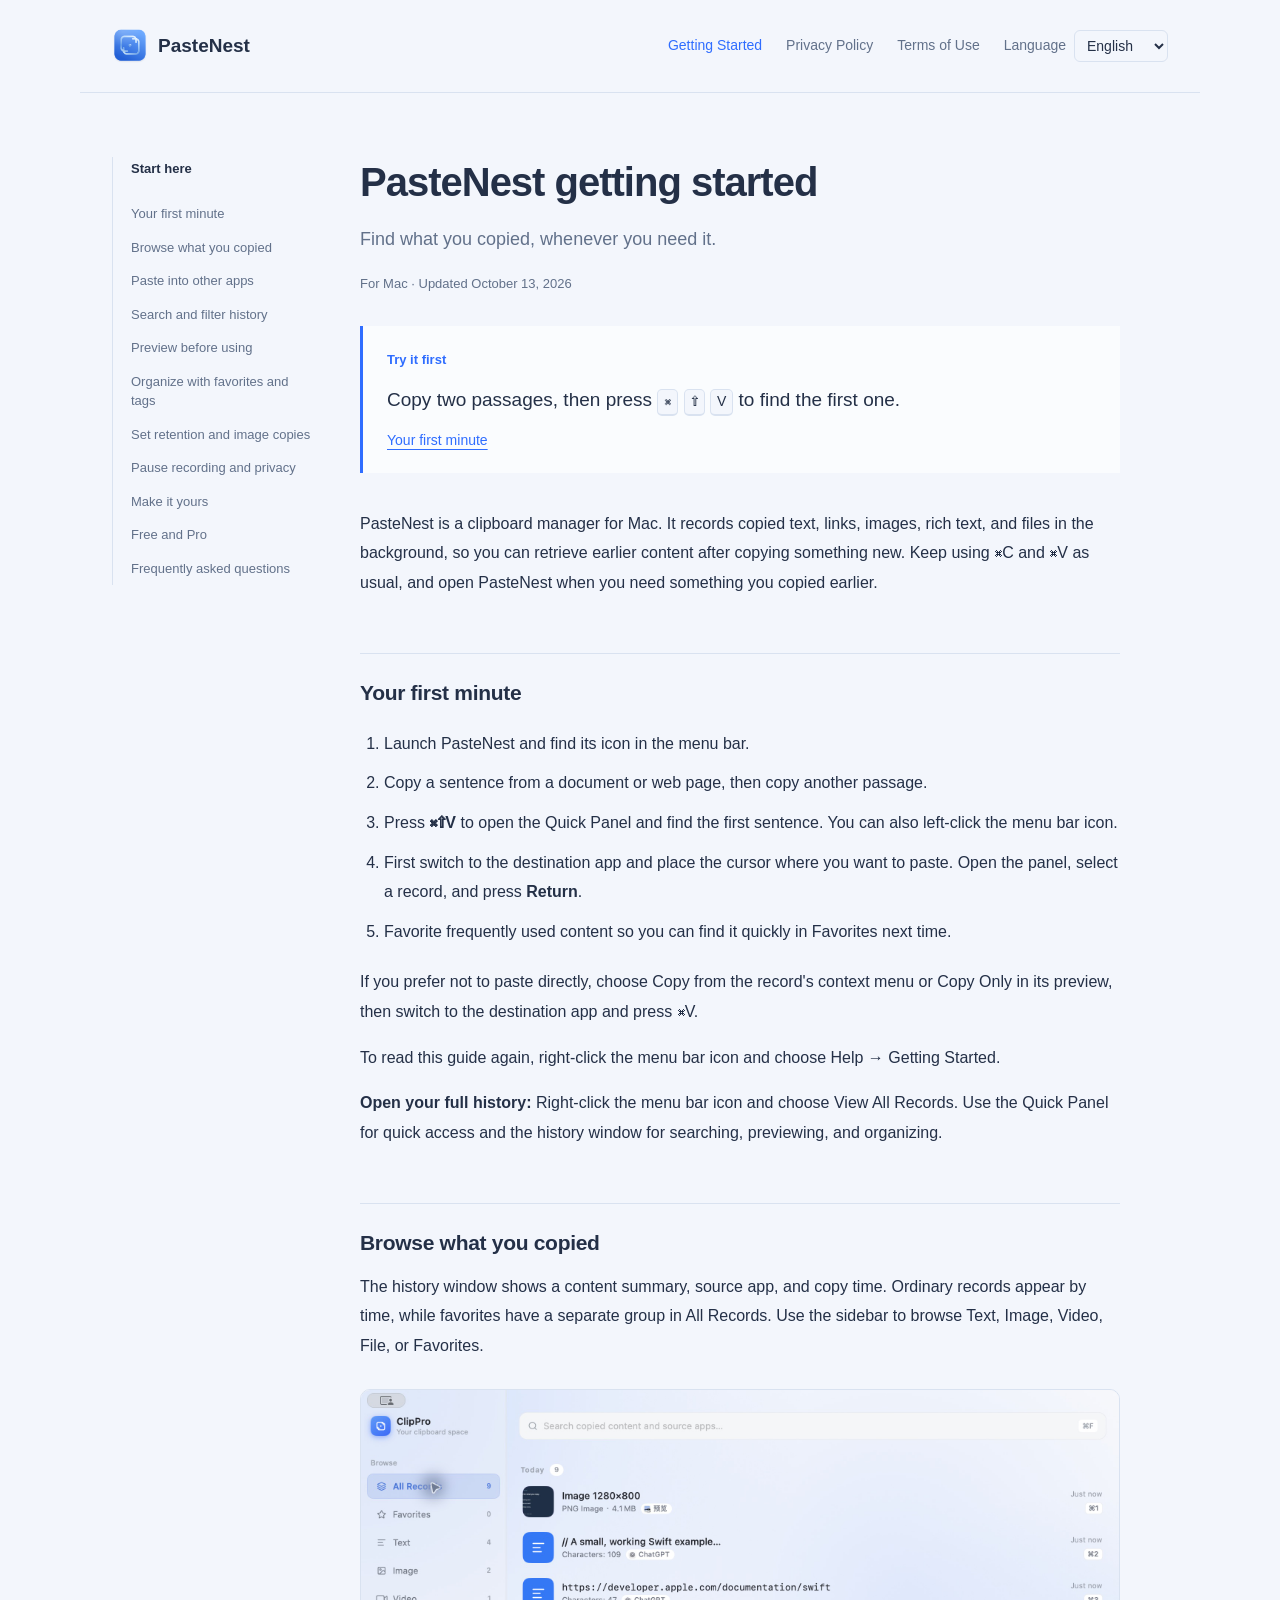
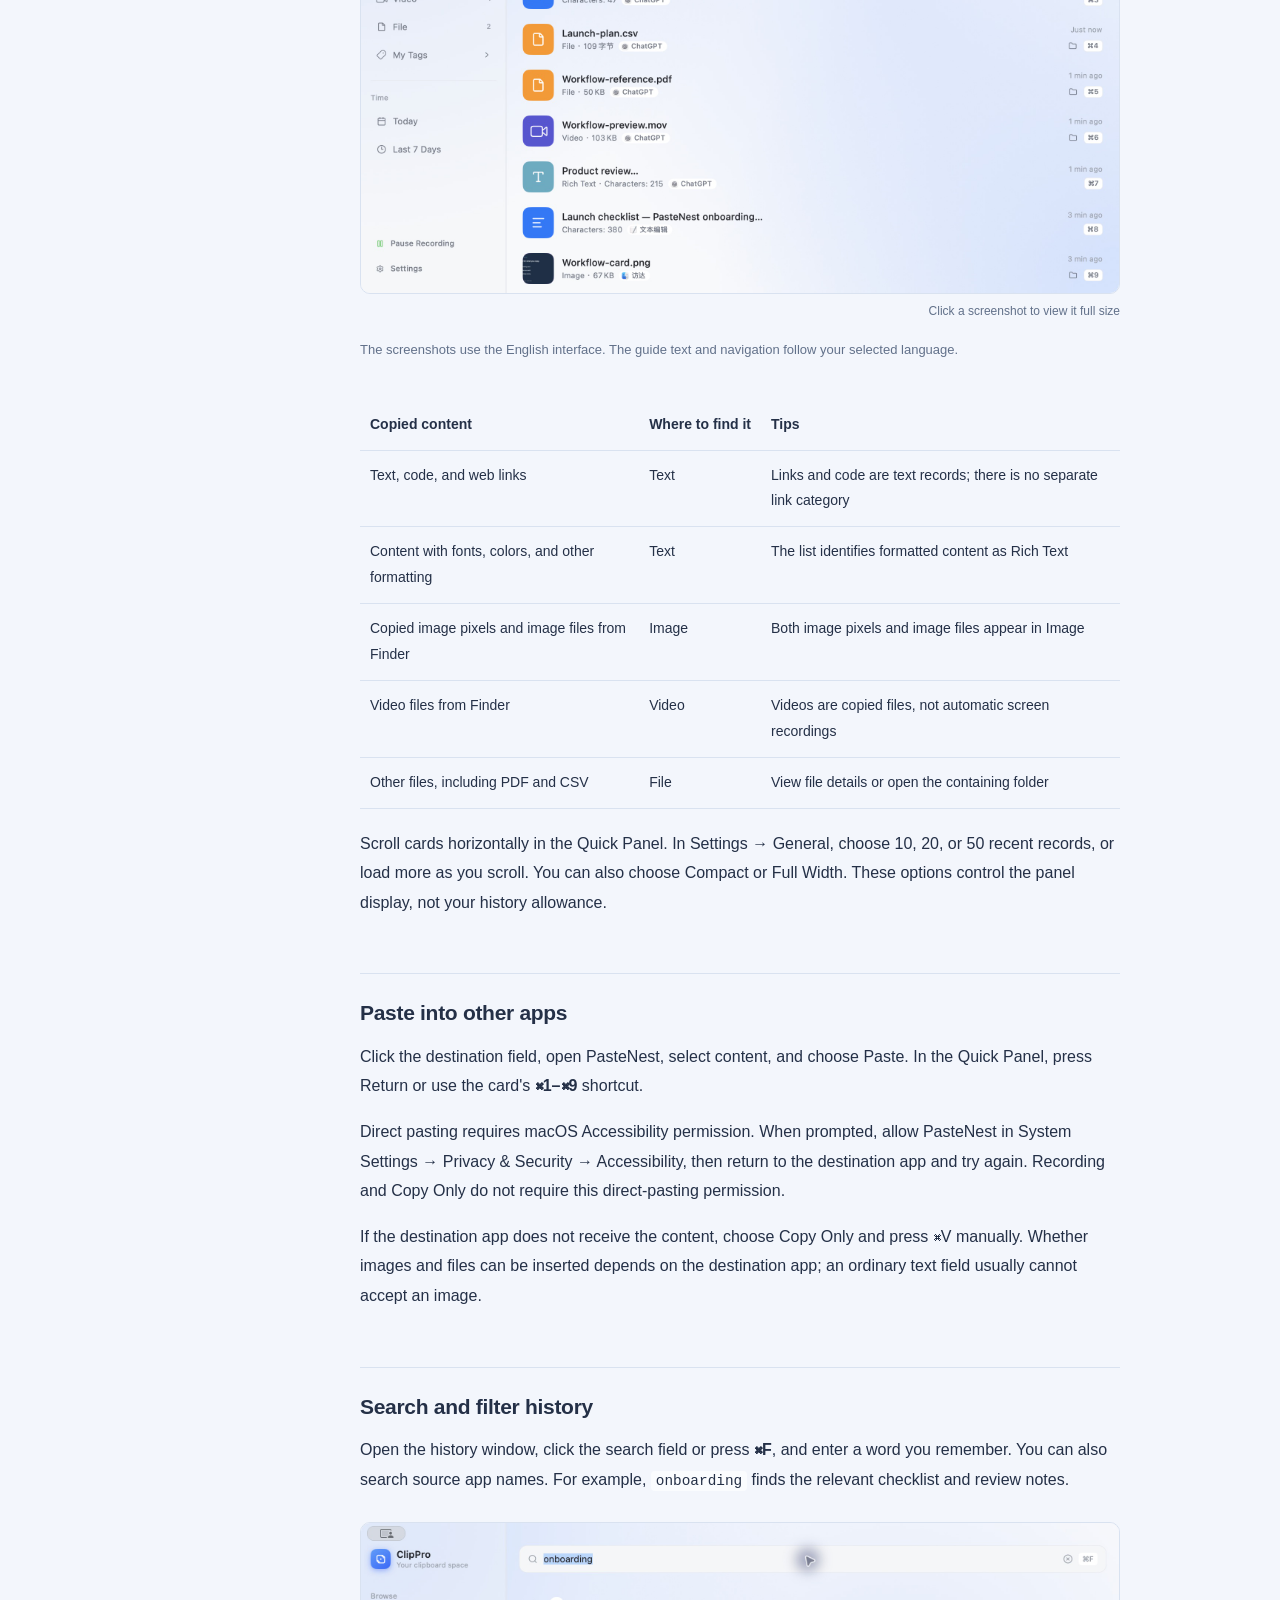
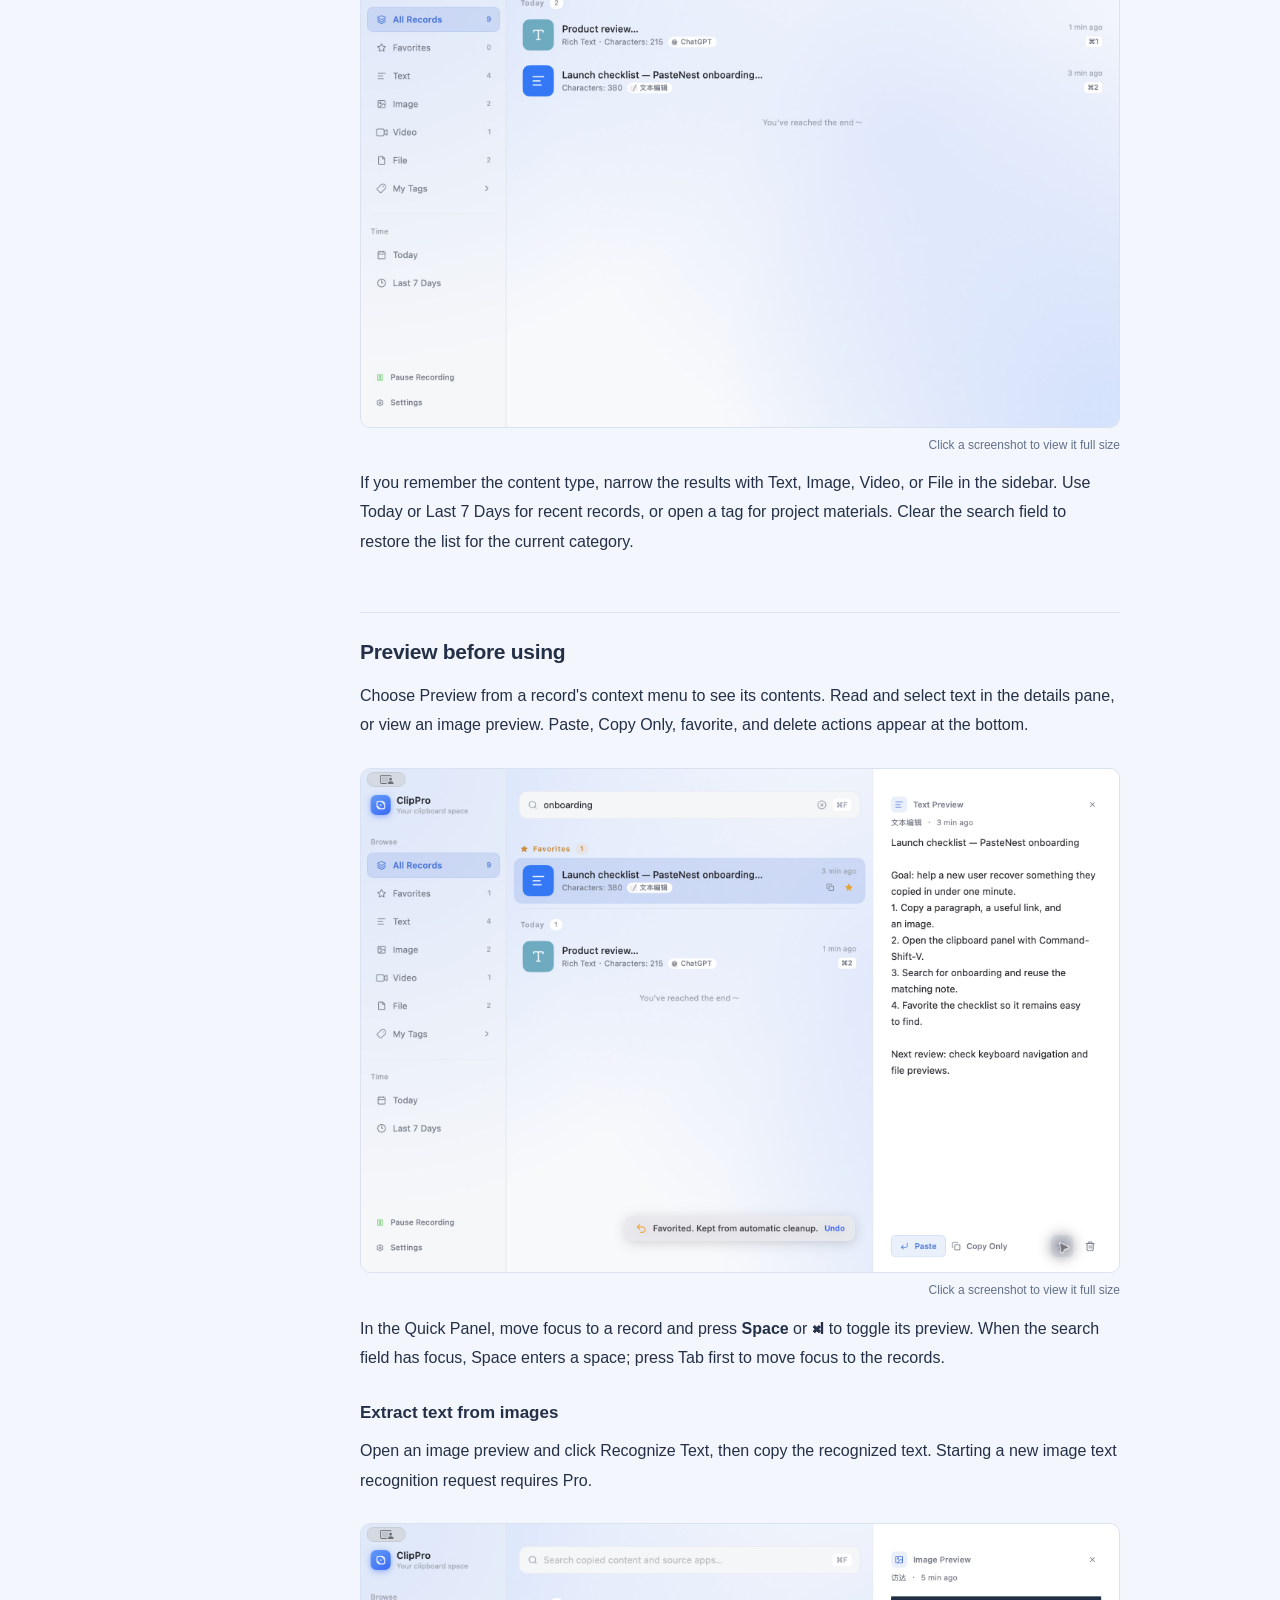
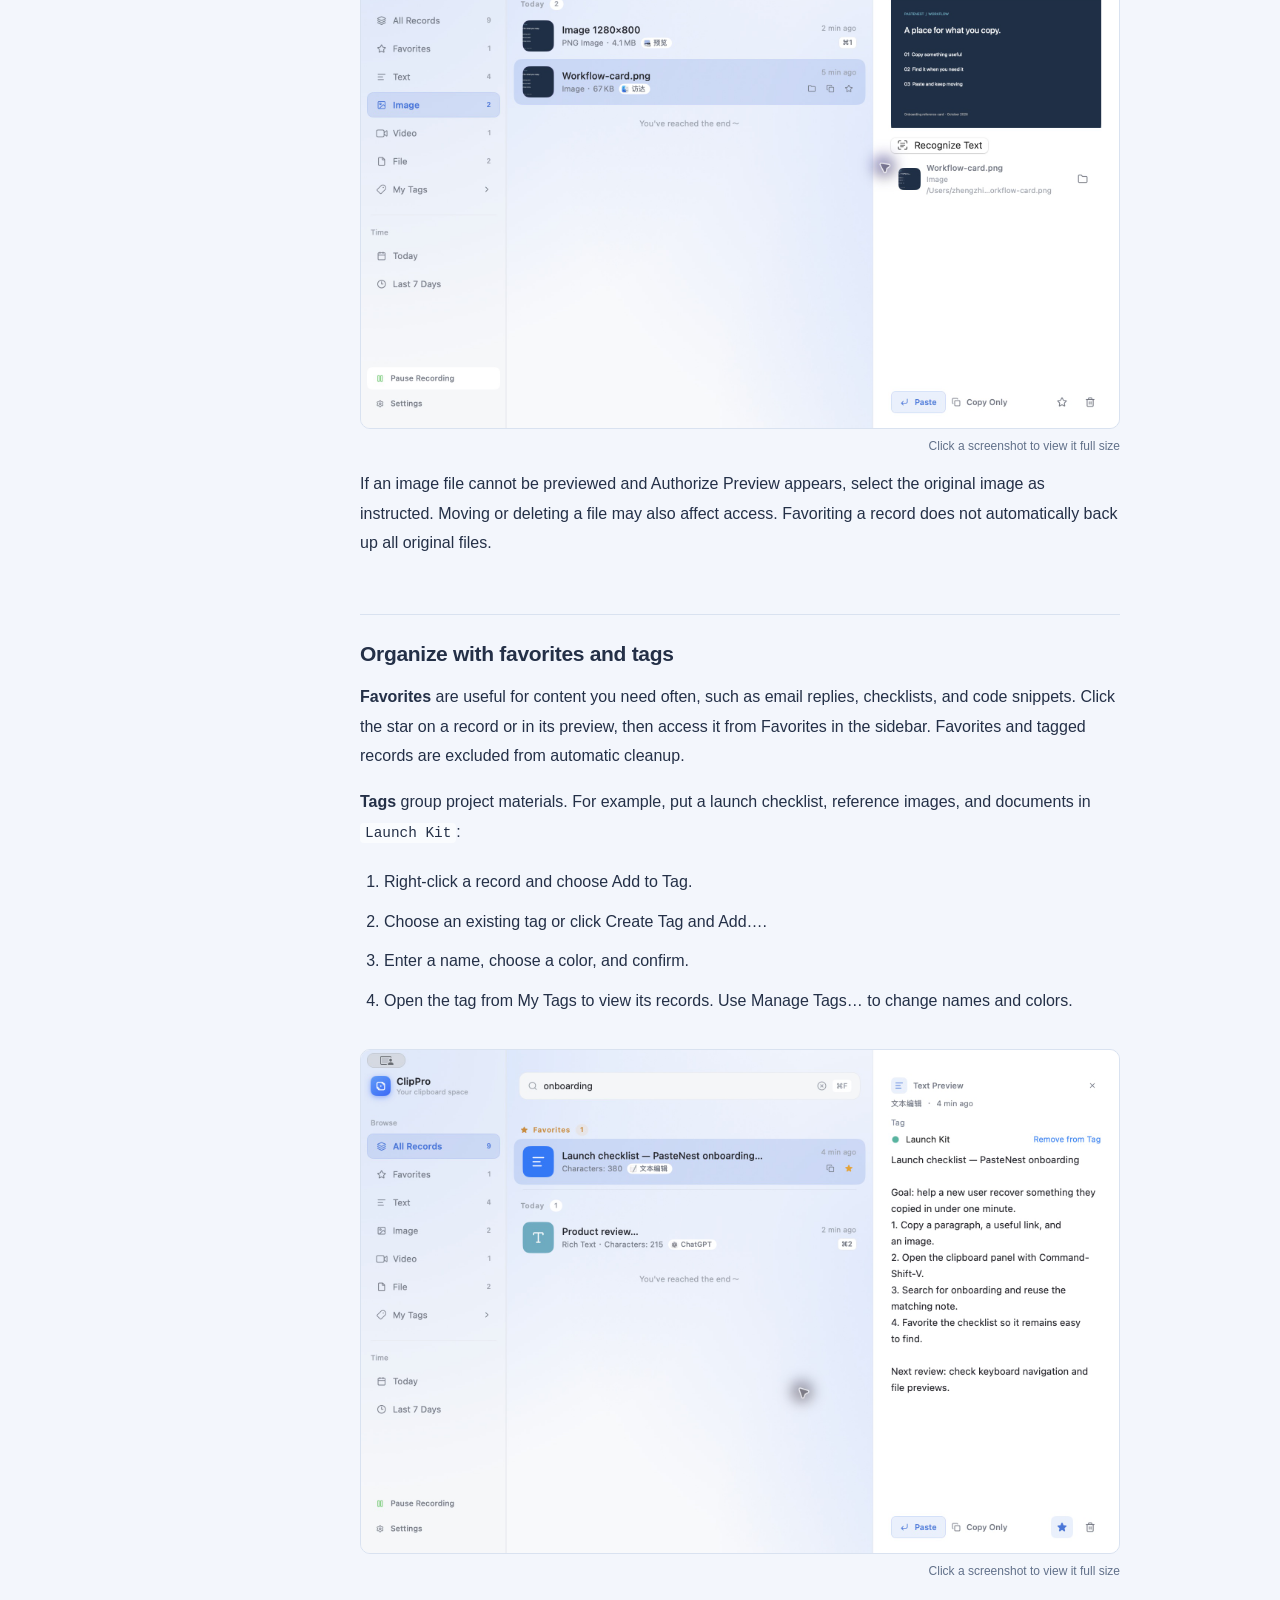
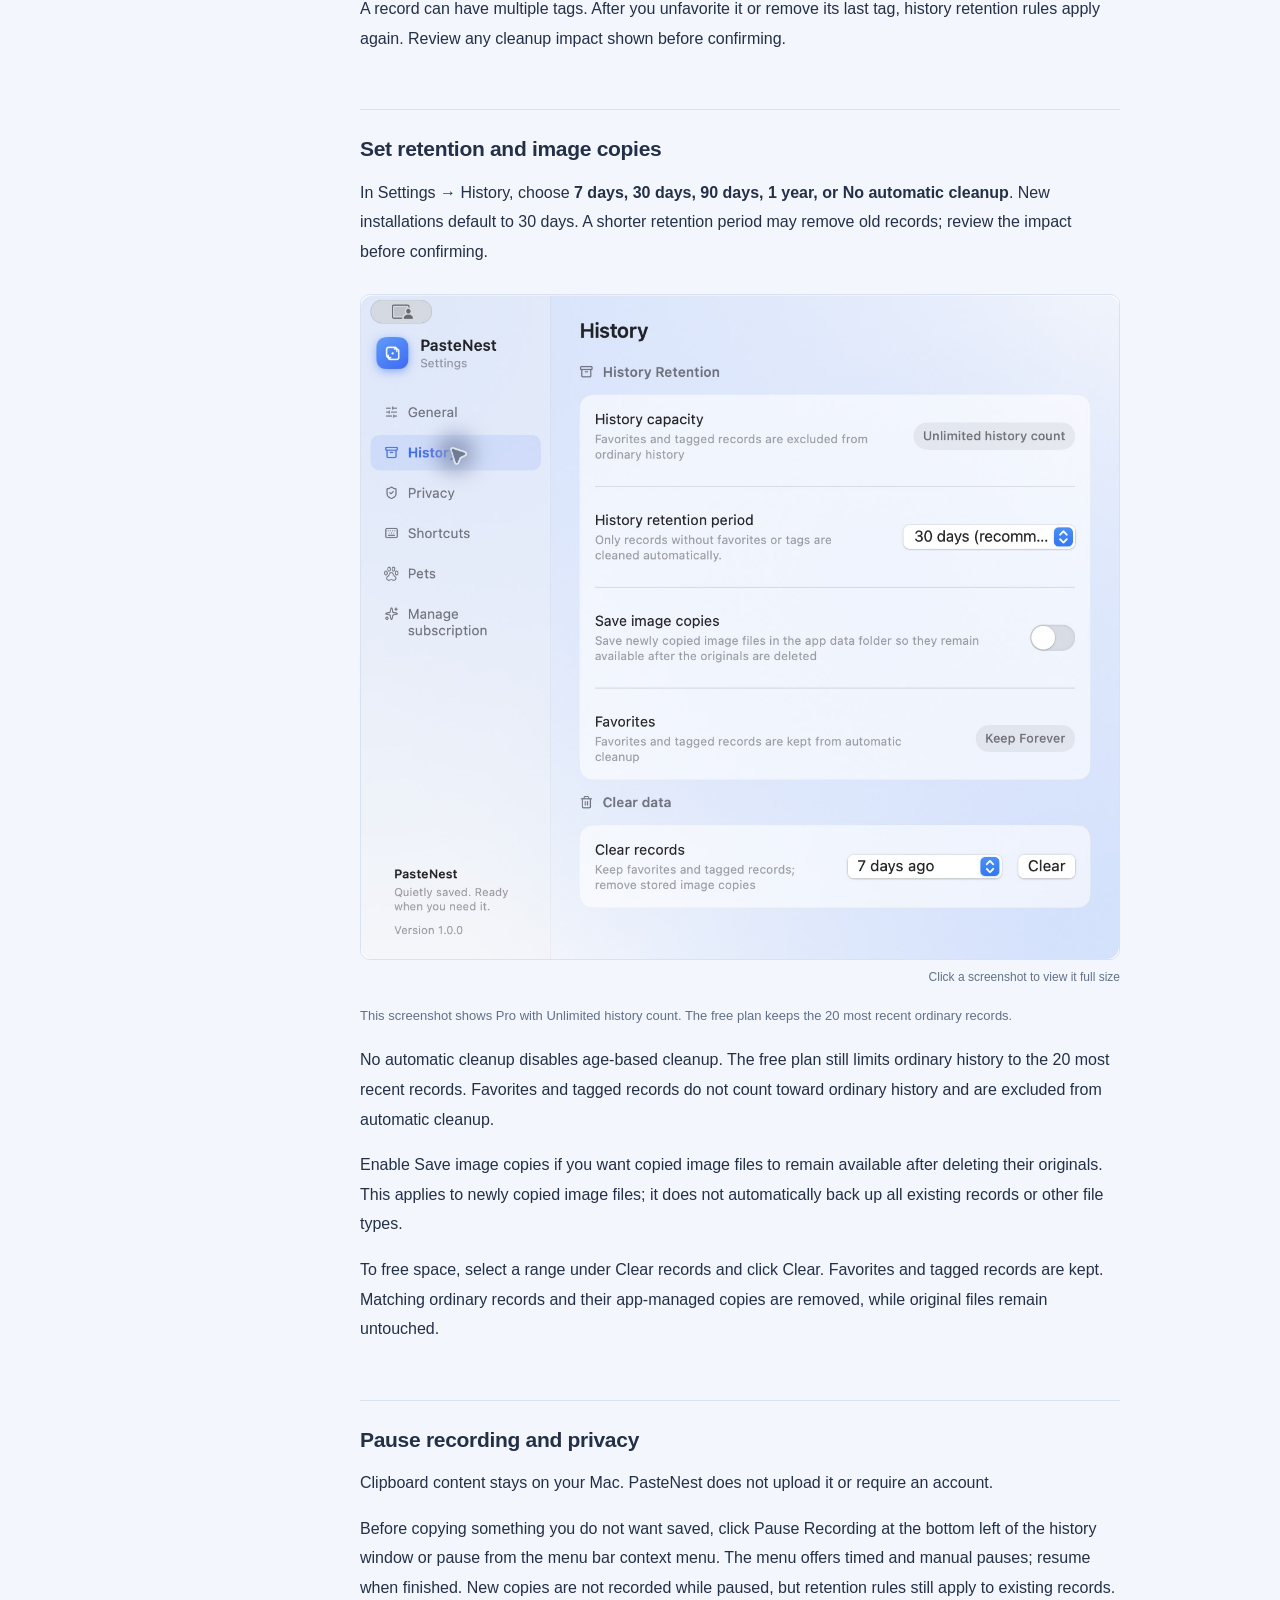
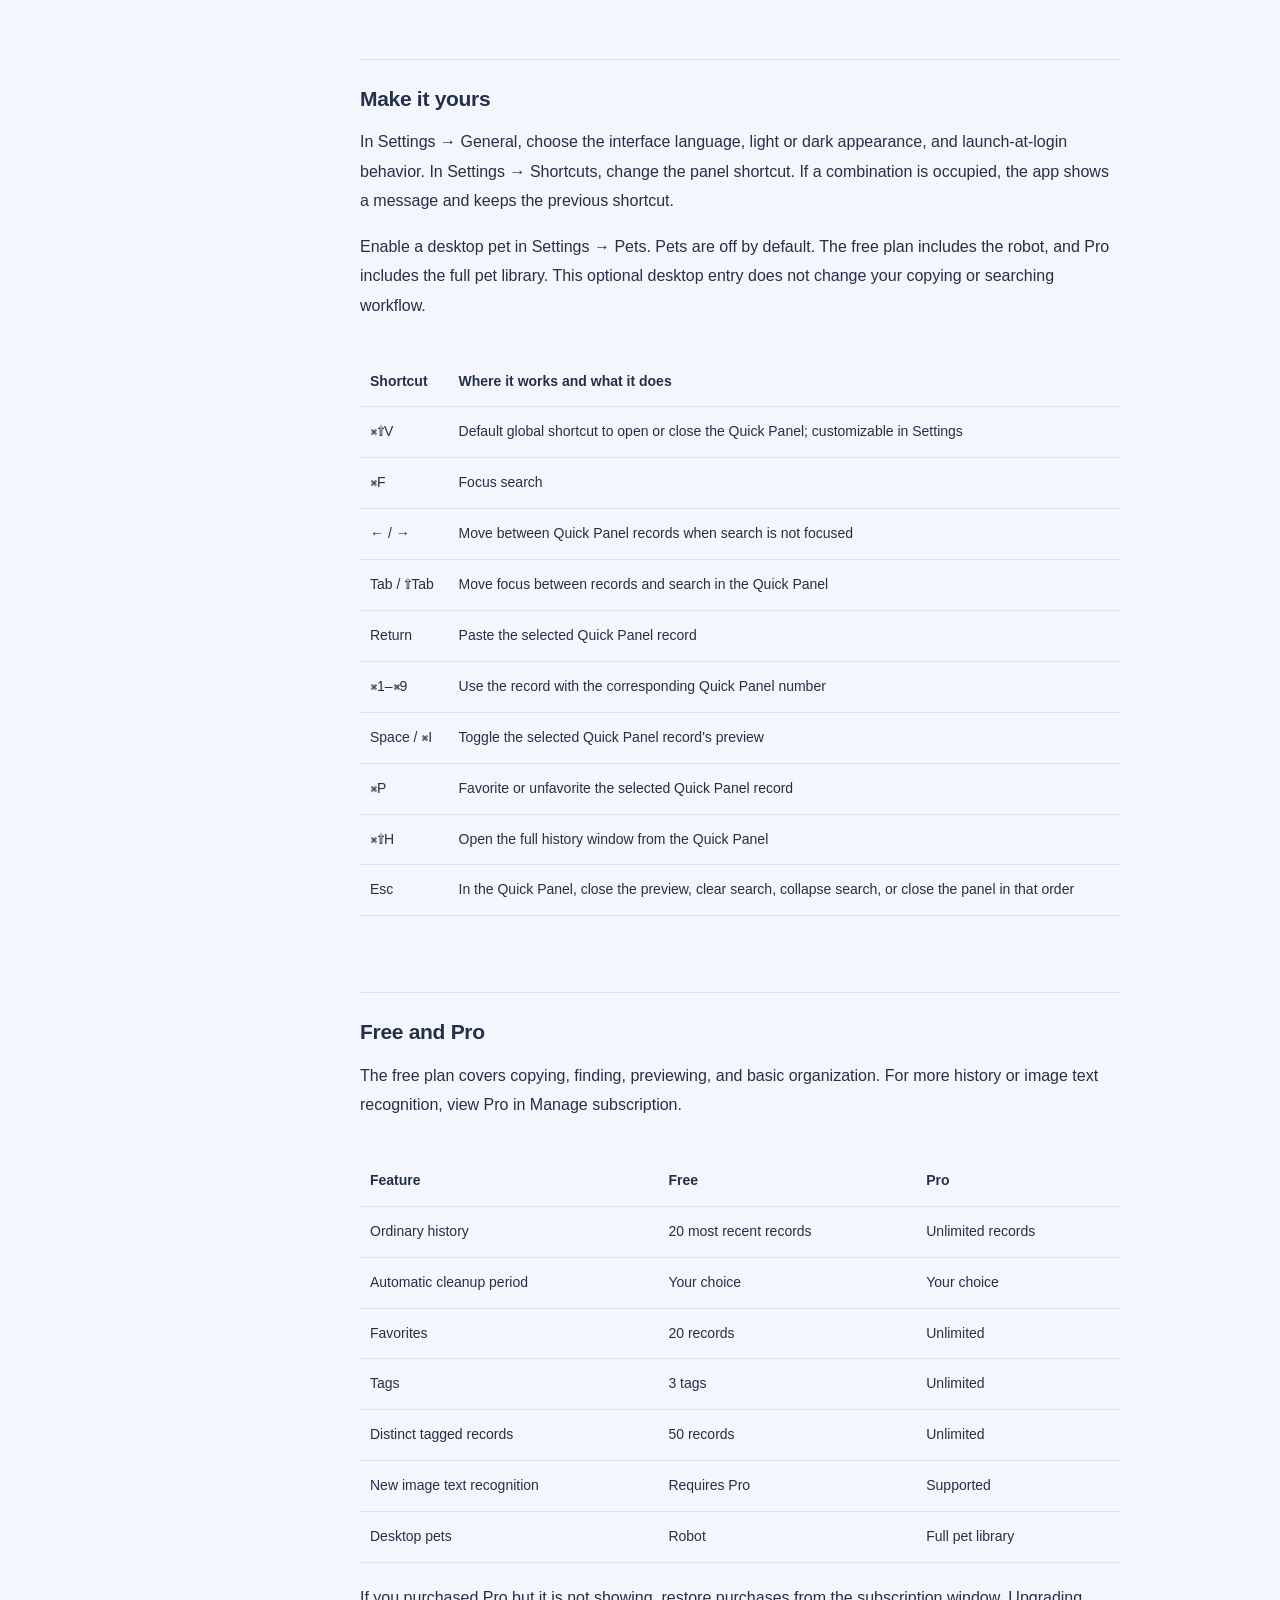
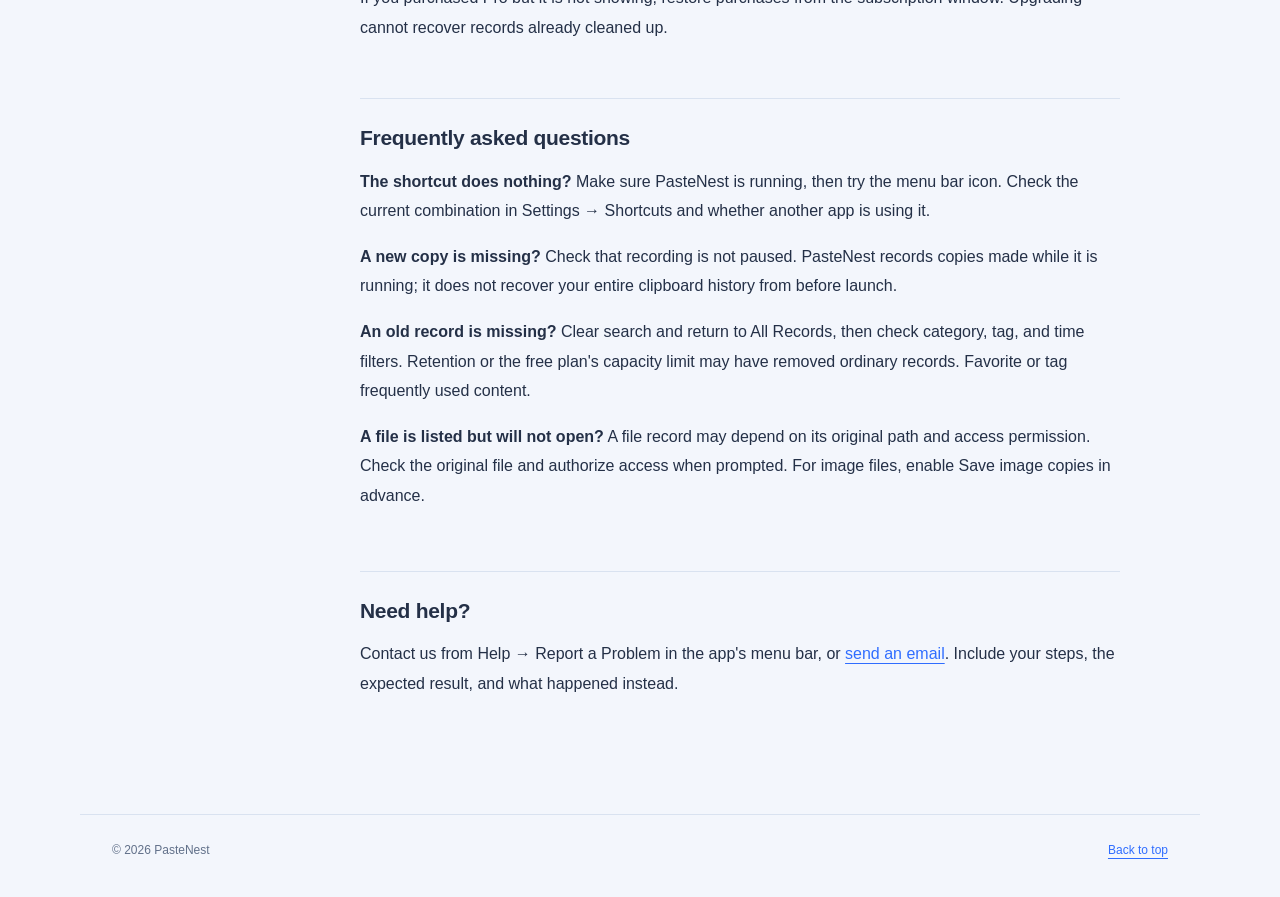
==== commit 4b44411a: "Clarify screenshot language in all seven guide translations" ====
--- a/getting-started.html
+++ b/getting-started.html
@@ -68,7 +68,7 @@
 <h2 data-i18n="guide.17" id="section-2">浏览你复制过的内容</h2>
 <p data-i18n="guide.18">历史窗口显示内容摘要、来源应用和复制时间。普通记录按时间排列，收藏内容会在「全部记录」中单独分组。左侧可以切换「文本」「图片」「视频」「文件」和「收藏」。</p>
 <figure><a href="assets/guide/history.png"><img alt="完整历史：英文文本、图片、视频和文件混合显示" data-alt="guide.126" decoding="async" height="1360" loading="lazy" src="assets/guide/history.png" width="2048"/></a><figcaption data-i18n="guide.19">点击截图查看大图</figcaption></figure>
-<p data-i18n="guide.20"><em>截图使用英文界面。当前历史窗口中的 PasteNest 与本文的 PasteNest 指同一款应用。</em></p>
+<p data-i18n="guide.20"><em>截图使用英文界面；正文和目录会跟随所选语言切换。</em></p>
 <div class="table-wrap"><table>
 <thead>
 <tr>
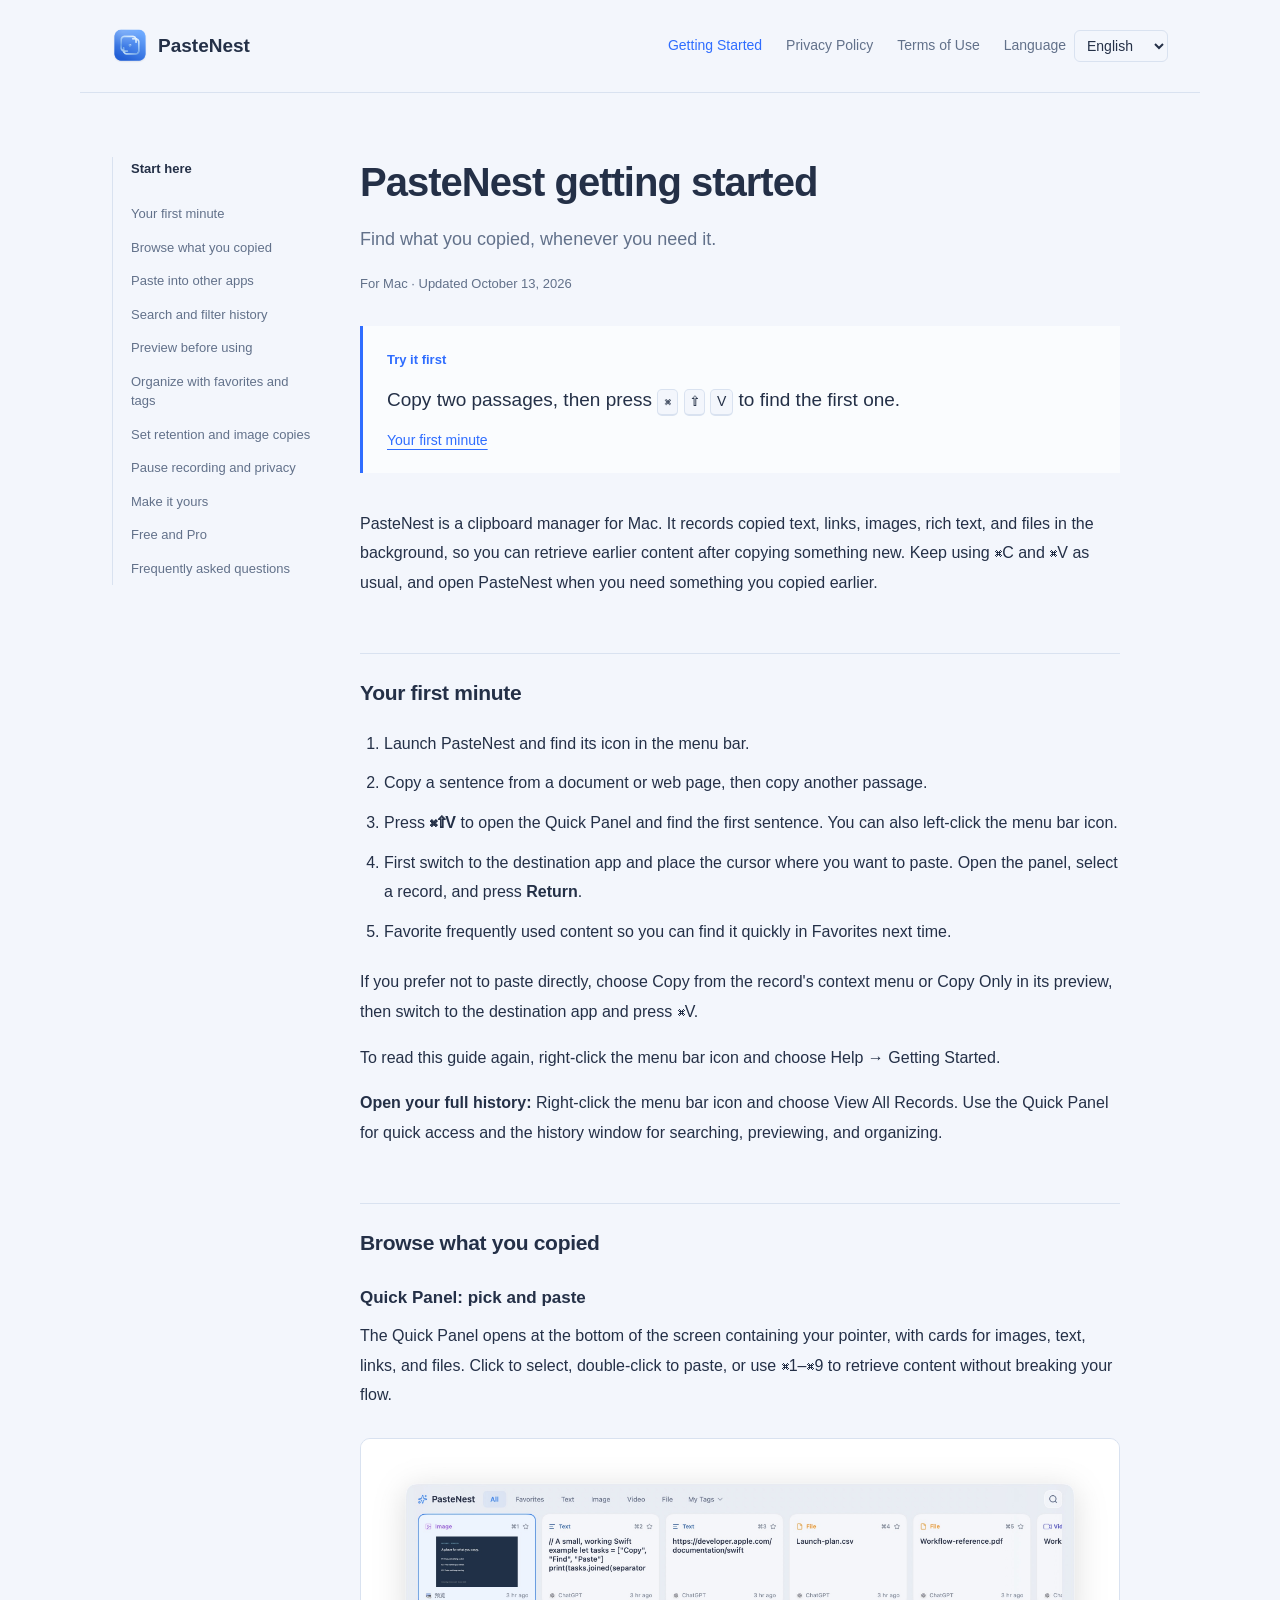
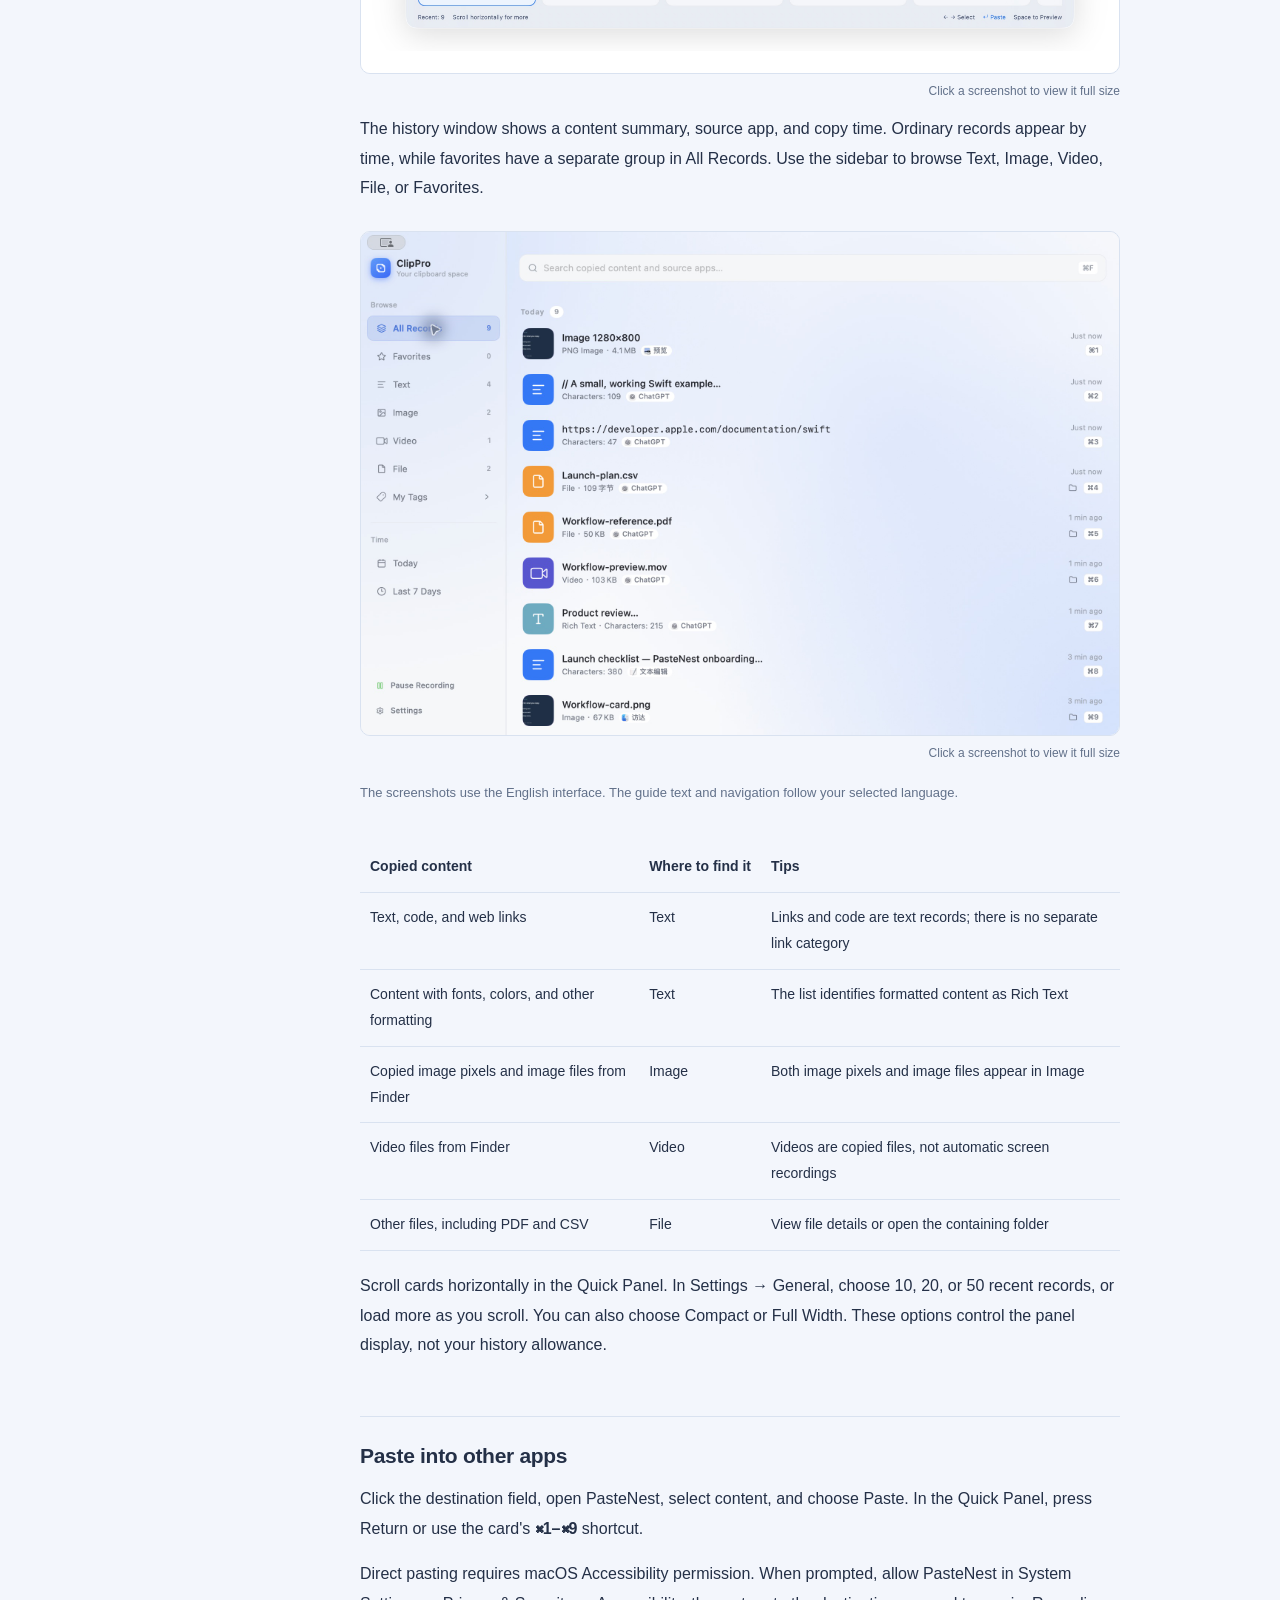
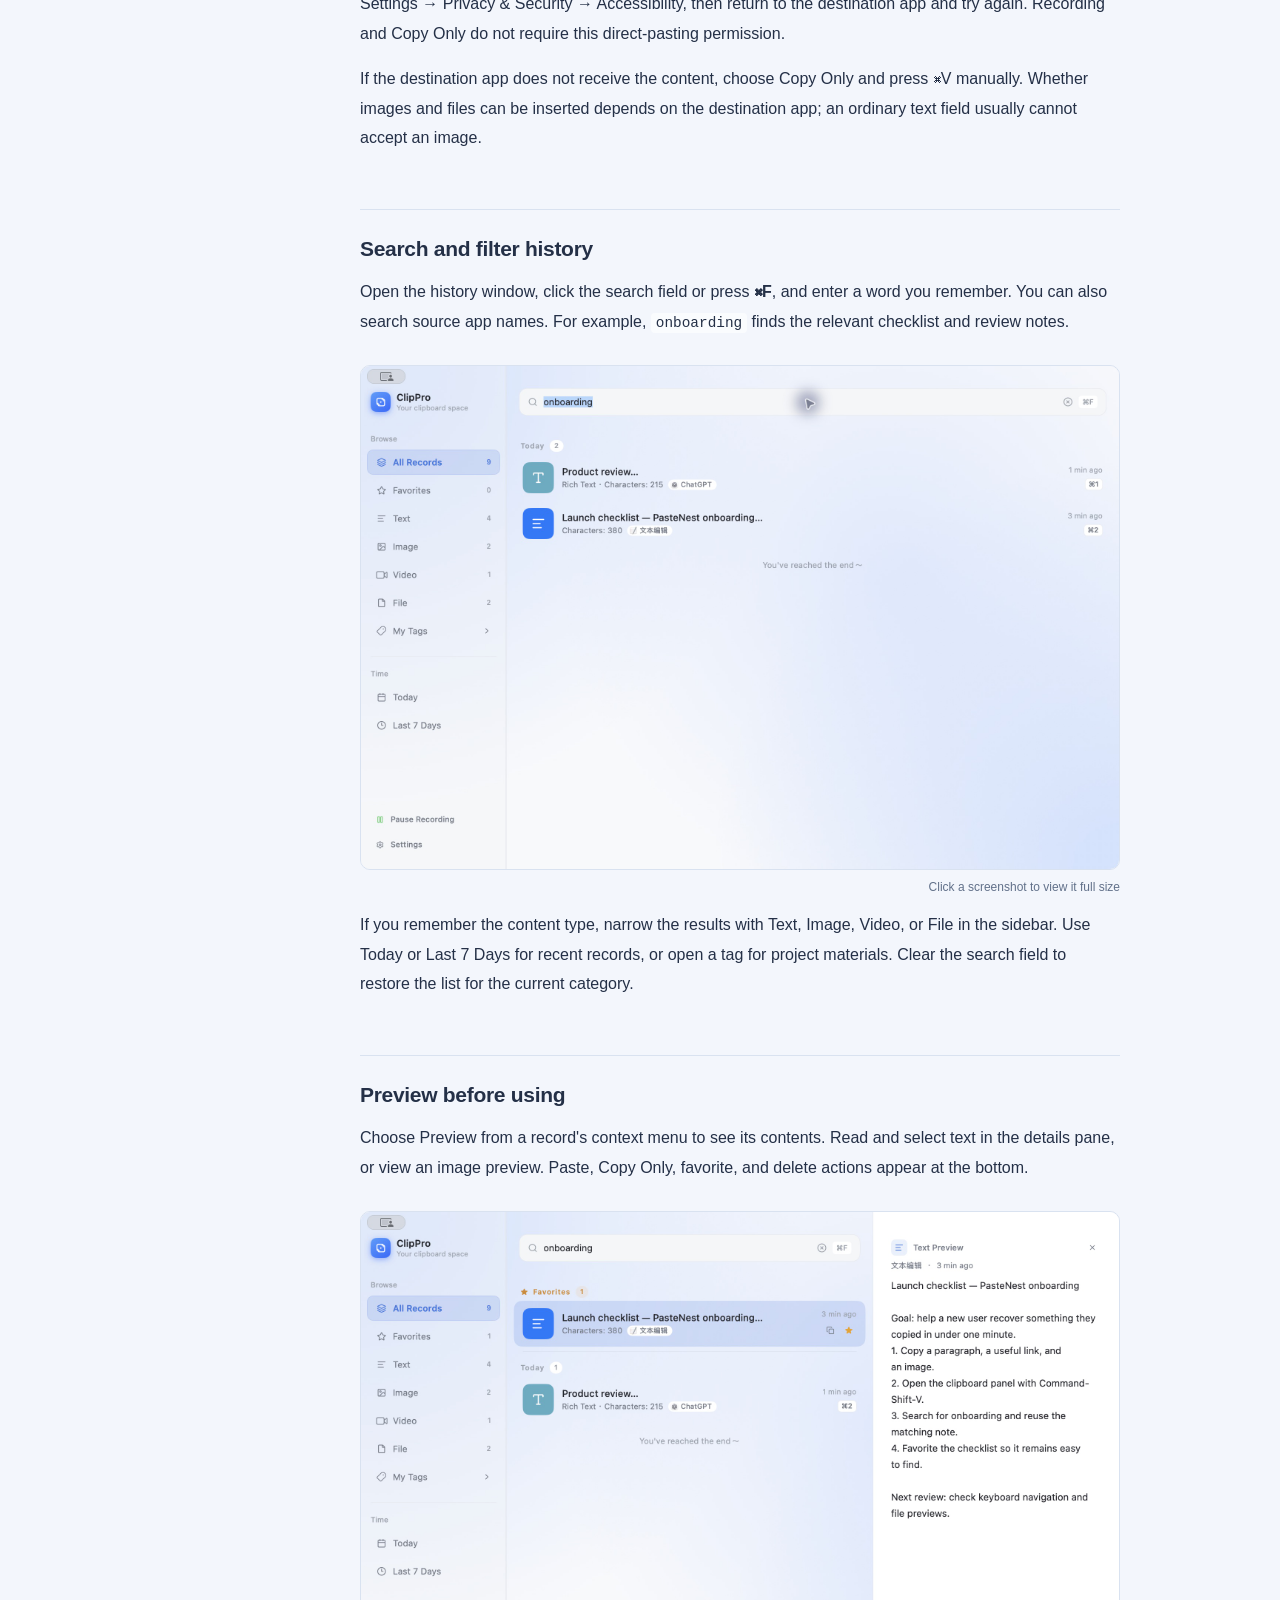
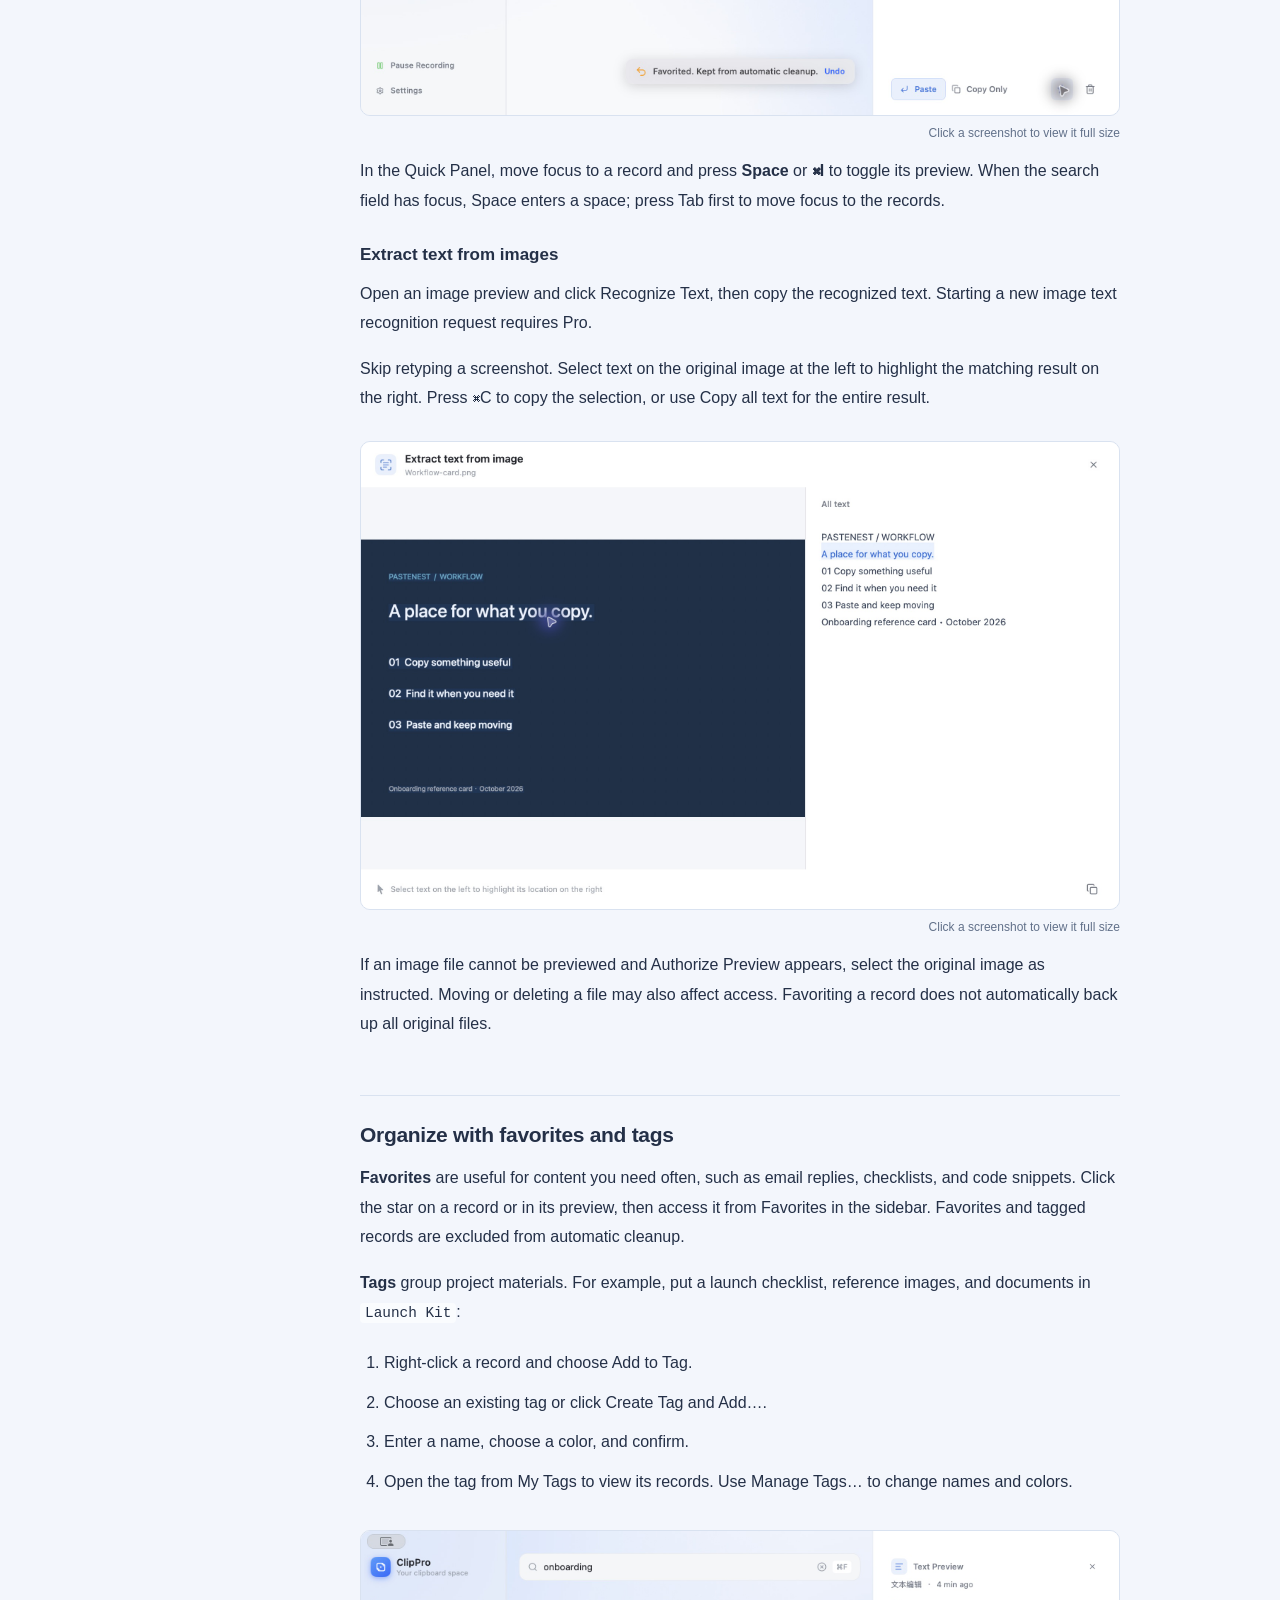
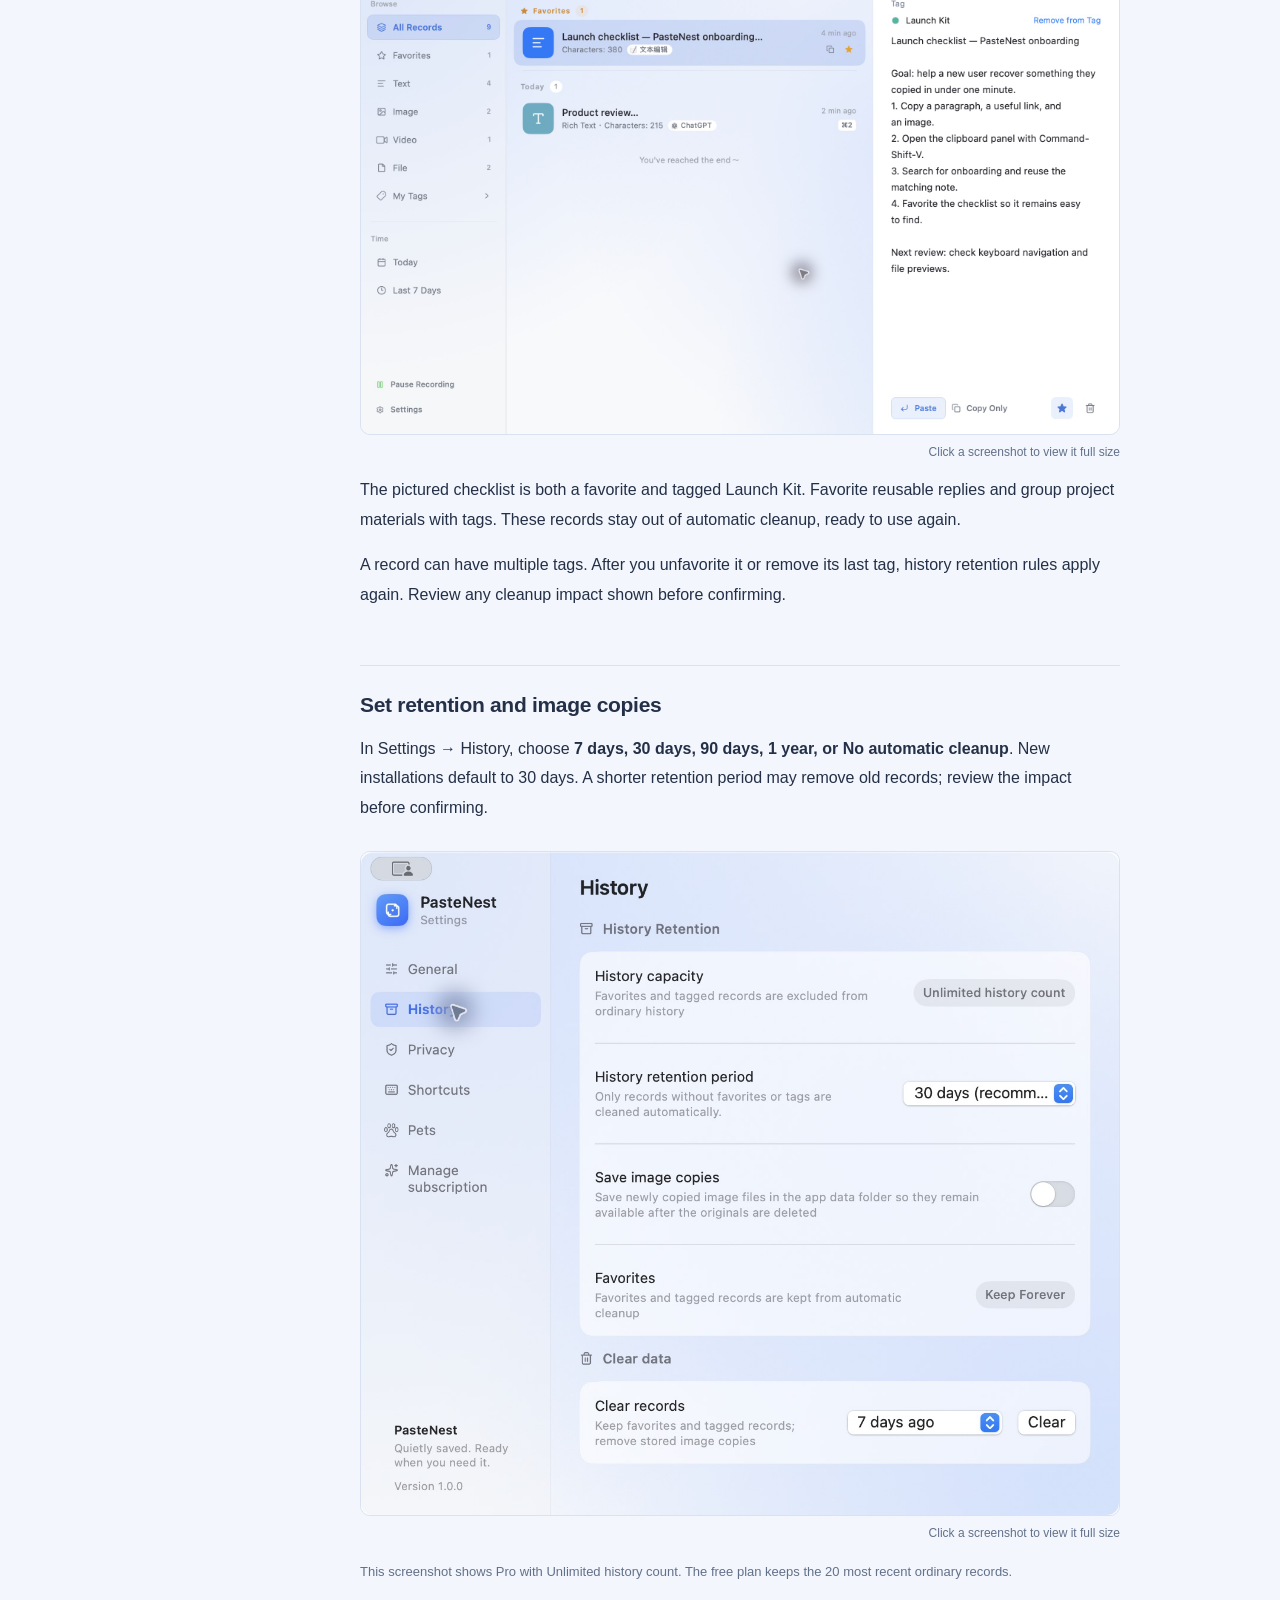
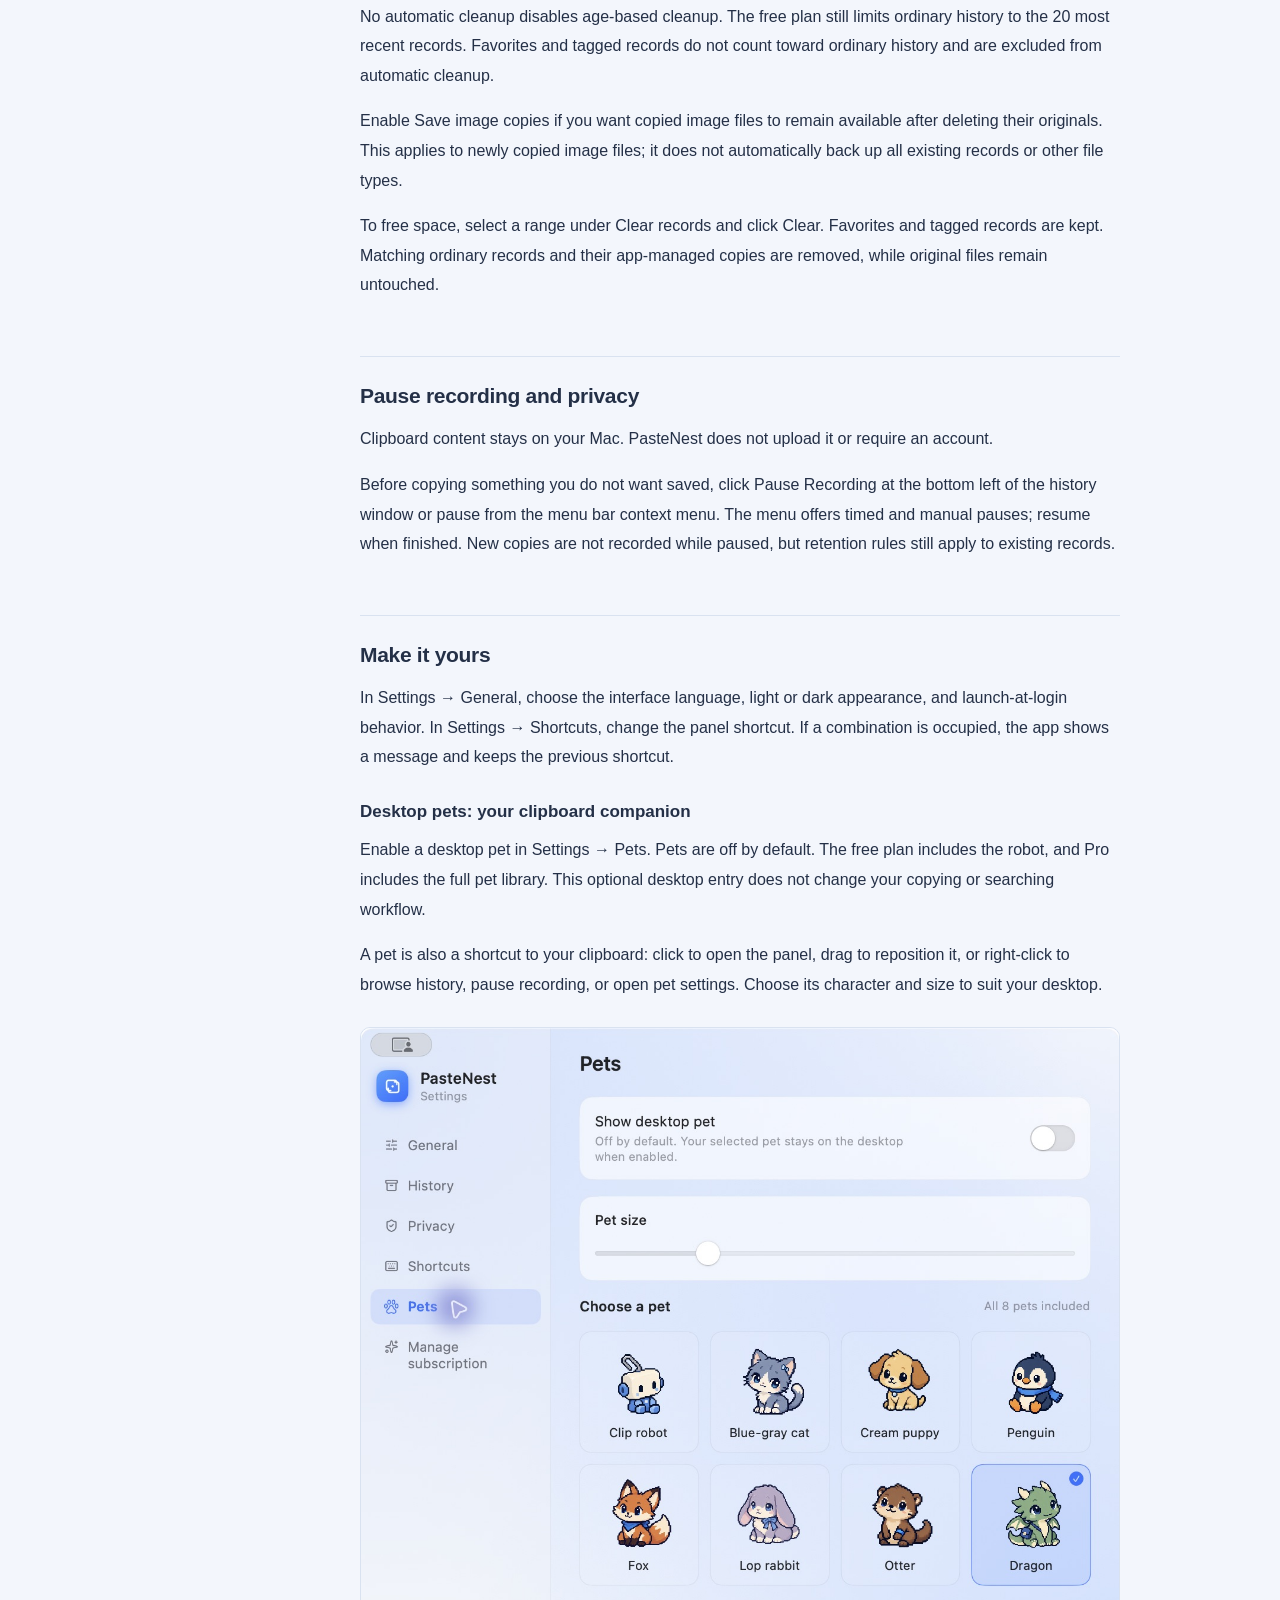
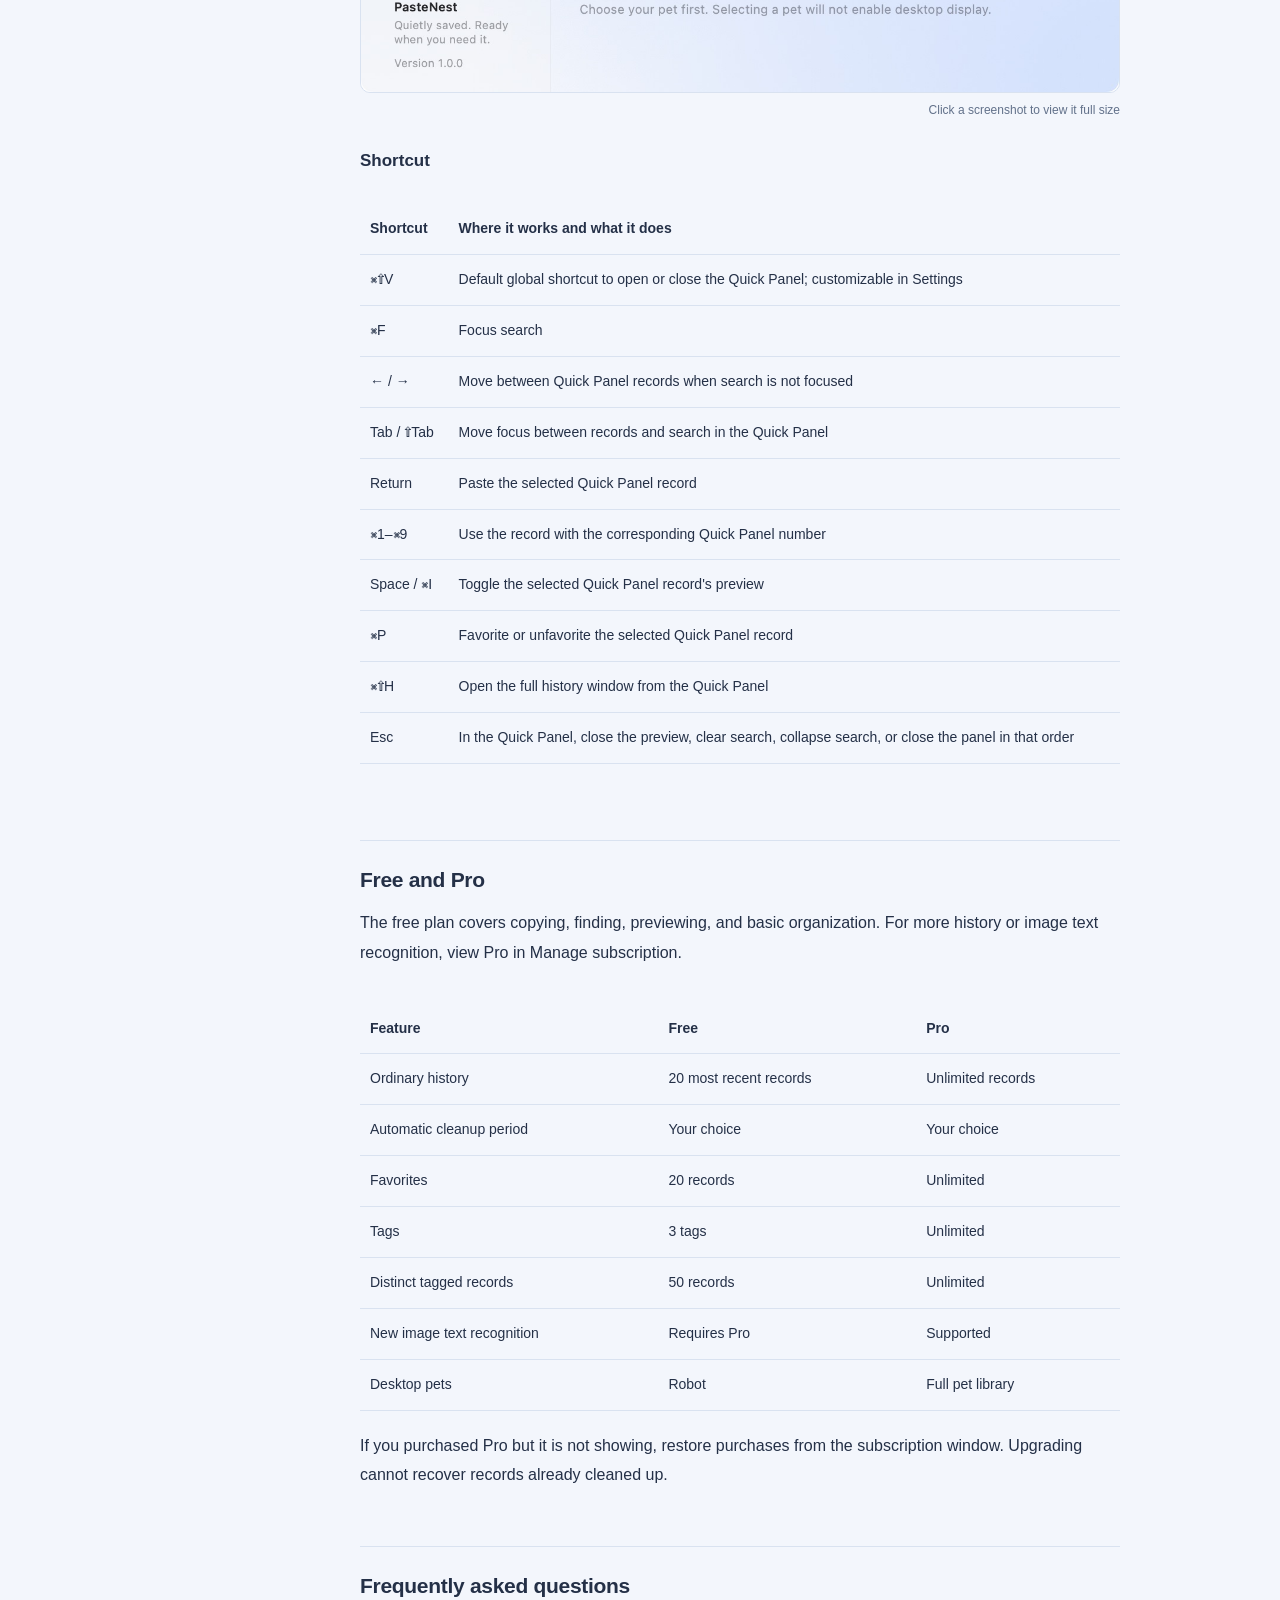
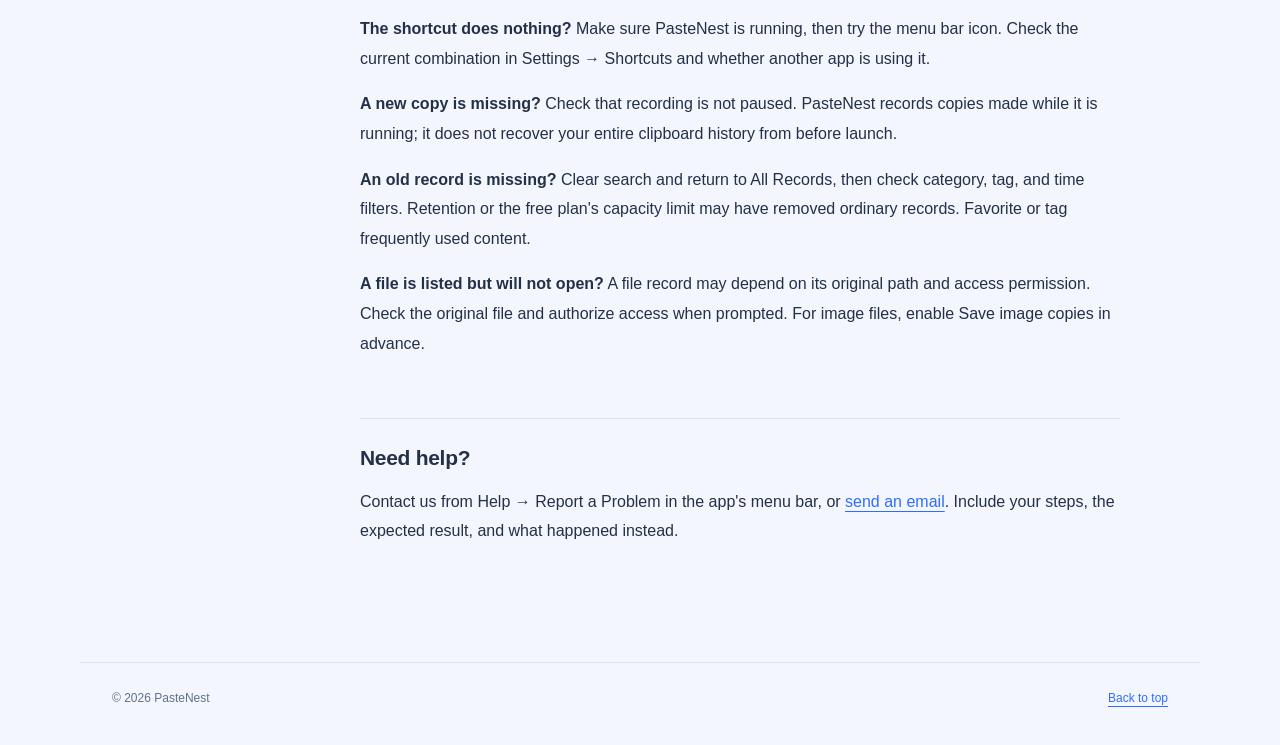
==== commit a0752d43: "Highlight Quick Panel, OCR, saved content and desktop pets in seven languages" ====
--- a/getting-started.html
+++ b/getting-started.html
@@ -65,7 +65,7 @@
 <p data-i18n="guide.14">如果暂时不使用直接粘贴，可以在记录的右键菜单选择「复制」，或在预览中点击「仅复制」，然后切换到目标应用按 ⌘V。</p>
 <p data-i18n="guide.15">以后想再次阅读本指南，右键点击菜单栏图标，选择「帮助 → 入门指南」。</p>
 <p data-i18n="guide.16"><strong>打开完整历史：</strong>右键点击菜单栏图标，选择「查看全部记录」。快捷面板适合随手取用，完整历史窗口适合搜索、预览和整理。</p>
-<h2 data-i18n="guide.17" id="section-2">浏览你复制过的内容</h2>
+<h2 data-i18n="guide.17" id="section-2">浏览你复制过的内容</h2><h3 data-i18n="guide.132" id="quick-panel">快捷面板：即选即用</h3><p data-i18n="guide.133">快捷面板在鼠标所在屏幕的底部展开，用卡片展示图片、文字、链接和文件。单击选中、双击粘贴，或用 ⌘1–⌘9 快速取用，让你在当前工作中随手找回内容。</p><figure><a href="assets/guide/quick-panel.png"><img alt="卡片式快捷面板，显示图片、代码、链接和文件" data-alt="guide.139" decoding="async" height="840" loading="lazy" src="assets/guide/quick-panel.png" width="2720"/></a><figcaption data-i18n="guide.19">点击截图查看大图</figcaption></figure>
 <p data-i18n="guide.18">历史窗口显示内容摘要、来源应用和复制时间。普通记录按时间排列，收藏内容会在「全部记录」中单独分组。左侧可以切换「文本」「图片」「视频」「文件」和「收藏」。</p>
 <figure><a href="assets/guide/history.png"><img alt="完整历史：英文文本、图片、视频和文件混合显示" data-alt="guide.126" decoding="async" height="1360" loading="lazy" src="assets/guide/history.png" width="2048"/></a><figcaption data-i18n="guide.19">点击截图查看大图</figcaption></figure>
 <p data-i18n="guide.20"><em>截图使用英文界面；正文和目录会跟随所选语言切换。</em></p>
@@ -118,9 +118,9 @@
 <p data-i18n="guide.47">在记录的右键菜单选择「预览」，查看完整内容。文本可以在详情中阅读和选择；图片会显示图像预览。详情底部提供「粘贴」「仅复制」、收藏和删除操作。</p>
 <figure><a href="assets/guide/text-preview.png"><img alt="清单预览及粘贴、仅复制、收藏操作" data-alt="guide.128" decoding="async" height="1360" loading="lazy" src="assets/guide/text-preview.png" width="2048"/></a><figcaption data-i18n="guide.19">点击截图查看大图</figcaption></figure>
 <p data-i18n="guide.48">在快捷面板中，将焦点移到记录后，按 <strong>空格</strong>或 <strong>⌘I</strong> 可切换预览。搜索框有焦点时，空格用于输入搜索文字；先按 Tab 将焦点移到记录。</p>
-<h3 data-i18n="guide.49">从图片中提取文字</h3>
-<p data-i18n="guide.50">打开图片预览，点击「识别文字」（Recognize Text），即可识别图中的文字，再复制识别结果。发起新的图片文字识别需要 Pro。</p>
-<figure><a href="assets/guide/image-preview.png"><img alt="图片预览中的识别文字入口" data-alt="guide.129" decoding="async" height="1360" loading="lazy" src="assets/guide/image-preview.png" width="2048"/></a><figcaption data-i18n="guide.19">点击截图查看大图</figcaption></figure>
+<h3 data-i18n="guide.49" id="image-text">从图片中提取文字</h3>
+<p data-i18n="guide.50">打开图片预览，点击「识别文字」（Recognize Text），即可识别图中的文字，再复制识别结果。发起新的图片文字识别需要 Pro。</p><p data-i18n="guide.134">不必抄写截图里的文字：在左侧原图上选择文字，右侧会定位对应内容。用 ⌘C 复制所选部分，或点击「复制全部文字」一次取出完整结果。</p>
+<figure><a href="assets/guide/ocr-selection.png"><img alt="OCR 原图选中文字，右侧同步高亮识别结果" data-alt="guide.129" decoding="async" height="1320" loading="lazy" src="assets/guide/ocr-selection.png" width="2144"/></a><figcaption data-i18n="guide.19">点击截图查看大图</figcaption></figure>
 <p data-i18n="guide.51">如果图片文件的预览不可用，且界面提示「授权预览」，按提示选择对应原图片。文件被移动或删除也可能影响使用；收藏记录不会自动备份所有原文件。</p>
 <h2 data-i18n="guide.52" id="section-6">用收藏和标签整理常用内容</h2>
 <p data-i18n="guide.53"><strong>收藏</strong>适合随时要用的内容，例如邮件回复、工作清单和代码片段。点击记录或预览中的星标，之后从左侧「收藏」中访问。收藏及带标签的记录不会被自动清理。</p>
@@ -131,7 +131,7 @@
 <li data-i18n="guide.57">输入名称、选择颜色，确认创建。</li>
 <li data-i18n="guide.58">从「我的标签」进入相应标签查看资料；在「管理标签…」中修改名称和颜色。</li>
 </ol>
-<figure><a href="assets/guide/tags.png"><img alt="清单已收藏，并加入 Launch Kit 标签" data-alt="guide.130" decoding="async" height="1360" loading="lazy" src="assets/guide/tags.png" width="2048"/></a><figcaption data-i18n="guide.19">点击截图查看大图</figcaption></figure>
+<figure><a href="assets/guide/tags.png"><img alt="清单已收藏，并加入 Launch Kit 标签" data-alt="guide.130" decoding="async" height="1360" loading="lazy" src="assets/guide/tags.png" width="2048"/></a><figcaption data-i18n="guide.19">点击截图查看大图</figcaption></figure><p data-i18n="guide.135">图中清单同时加入收藏和 Launch Kit 标签。常用回复可以收藏，项目资料可以按标签归类；这些内容会避开自动清理，方便长期重复使用。</p>
 <p data-i18n="guide.59">一条记录可以关联多个标签。取消收藏或移除最后一个标签后，记录会重新受历史保留规则管理；若操作会导致清理，注意界面的影响提示。</p>
 <h2 data-i18n="guide.60" id="section-7">设置保留时间和图片副本</h2>
 <p data-i18n="guide.61">打开「设置 → 记录」，根据需要选择 <strong>7 天、30 天、90 天、1 年或不自动清理</strong>。新安装默认 30 天。缩短保留时间可能清理旧记录，确认前先查看影响提示。</p>
@@ -145,8 +145,8 @@
 <p data-i18n="guide.68">复制不想保留的内容前，点击历史窗口左下角的「暂停记录」，或在菜单栏右键菜单中选择暂停。菜单栏提供定时暂停和手动暂停；使用后选择恢复记录。暂停期间新复制的内容不会进入历史，但已有记录仍按保留规则管理。</p>
 <h2 data-i18n="guide.69" id="section-9">按你的习惯调整</h2>
 <p data-i18n="guide.70">在「设置 → 常规」中选择界面语言、浅色或深色外观，并管理开机启动。在「设置 → 快捷键」中更改唤出面板的组合；如果新组合已被占用，应用会提示并保留原快捷键。</p>
-<p data-i18n="guide.71">在「设置 → 宠物」中可以开启桌面宠物。默认关闭，免费版可使用机器人，Pro 可使用完整宠物库。它是可选的桌面入口，不影响日常复制和查找流程。</p>
-<div class="table-wrap"><table>
+<h3 data-i18n="guide.136" id="desktop-pets">桌面宠物：剪贴板的桌面入口</h3><p data-i18n="guide.71">在「设置 → 宠物」中可以开启桌面宠物。默认关闭，免费版可使用机器人，Pro 可使用完整宠物库。它是可选的桌面入口，不影响日常复制和查找流程。</p><p data-i18n="guide.137">宠物不仅是桌面陪伴，也是快捷入口：点击打开面板，拖动调整位置，右键可查看历史、暂停记录或打开宠物设置。还能选择形象并调整大小，让入口更适合你的桌面。</p><figure><a href="assets/guide/pet-settings.png"><img alt="桌面宠物库、显示开关与大小设置" data-alt="guide.138" decoding="async" height="1120" loading="lazy" src="assets/guide/pet-settings.png" width="1280"/></a><figcaption data-i18n="guide.19">点击截图查看大图</figcaption></figure>
+<h3 data-i18n="guide.72">快捷键</h3><div class="table-wrap"><table>
 <thead>
 <tr>
 <th data-i18n="guide.72">快捷键</th>
